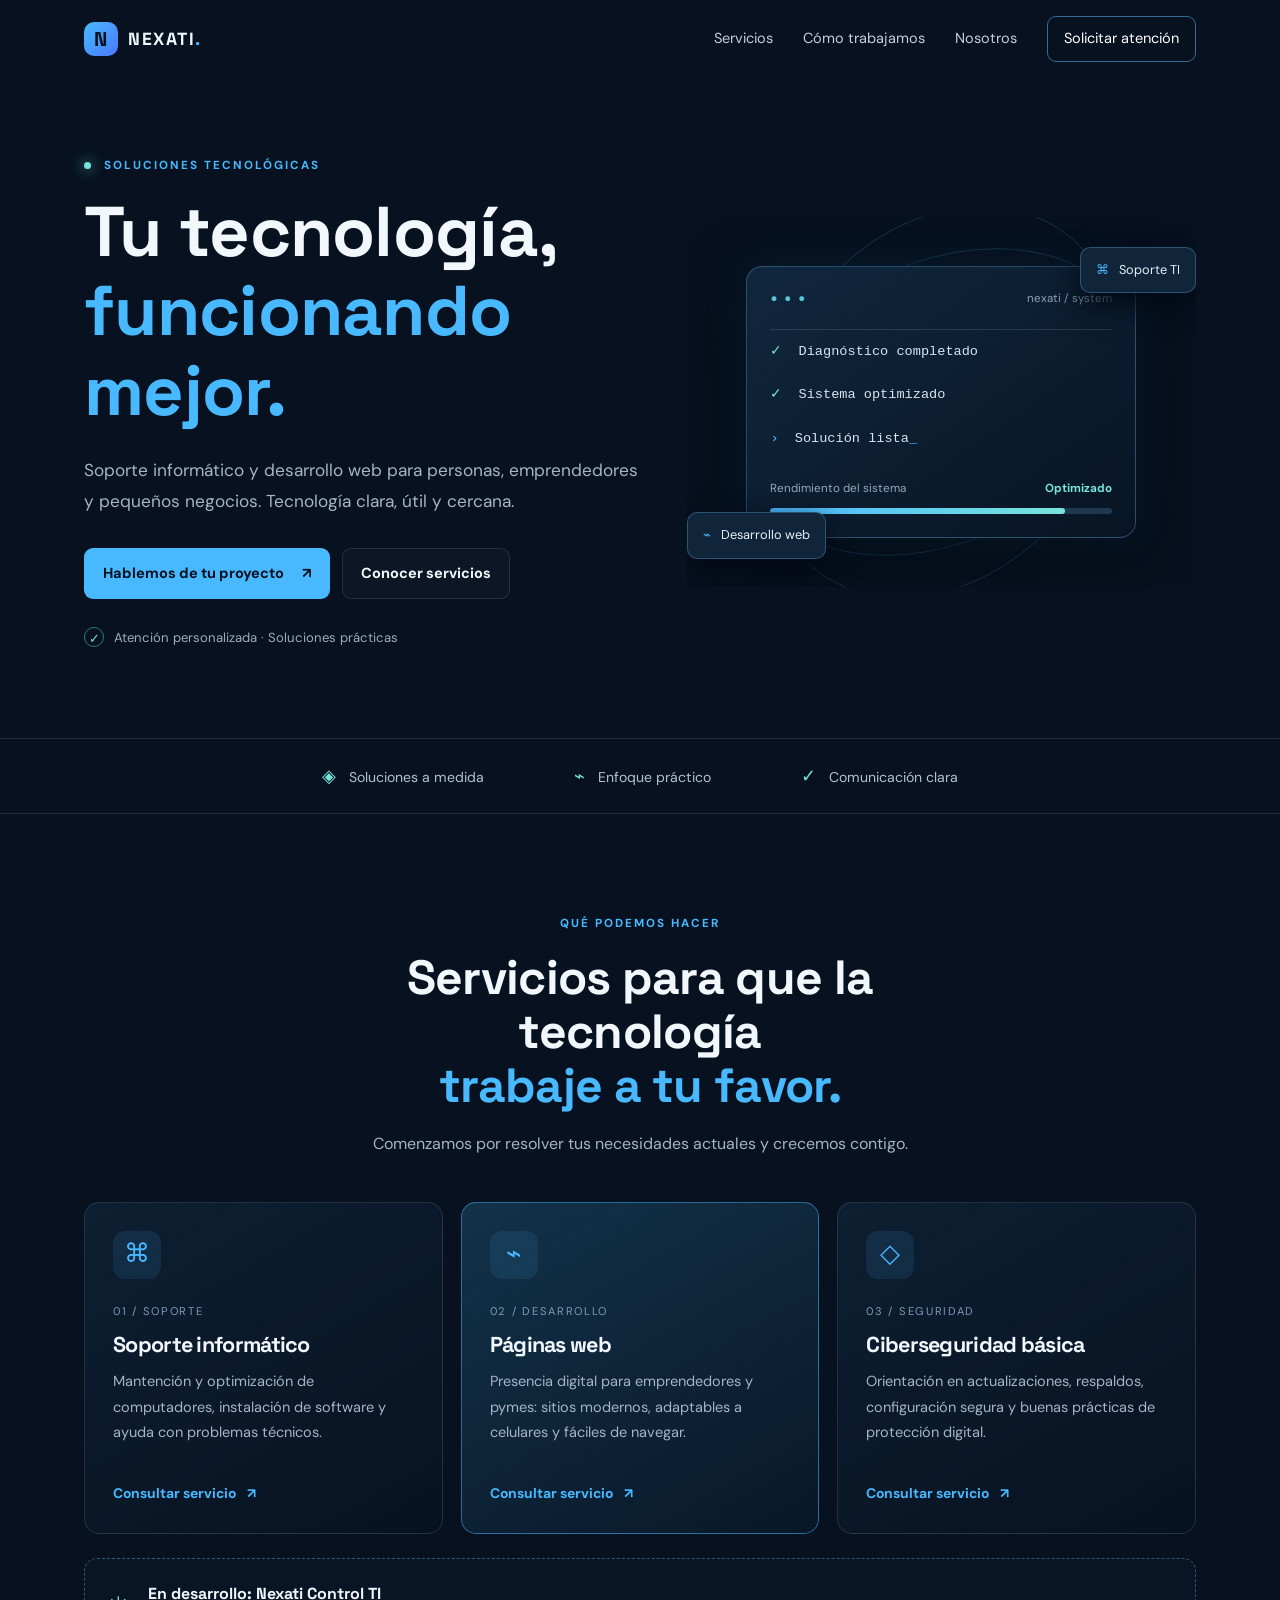
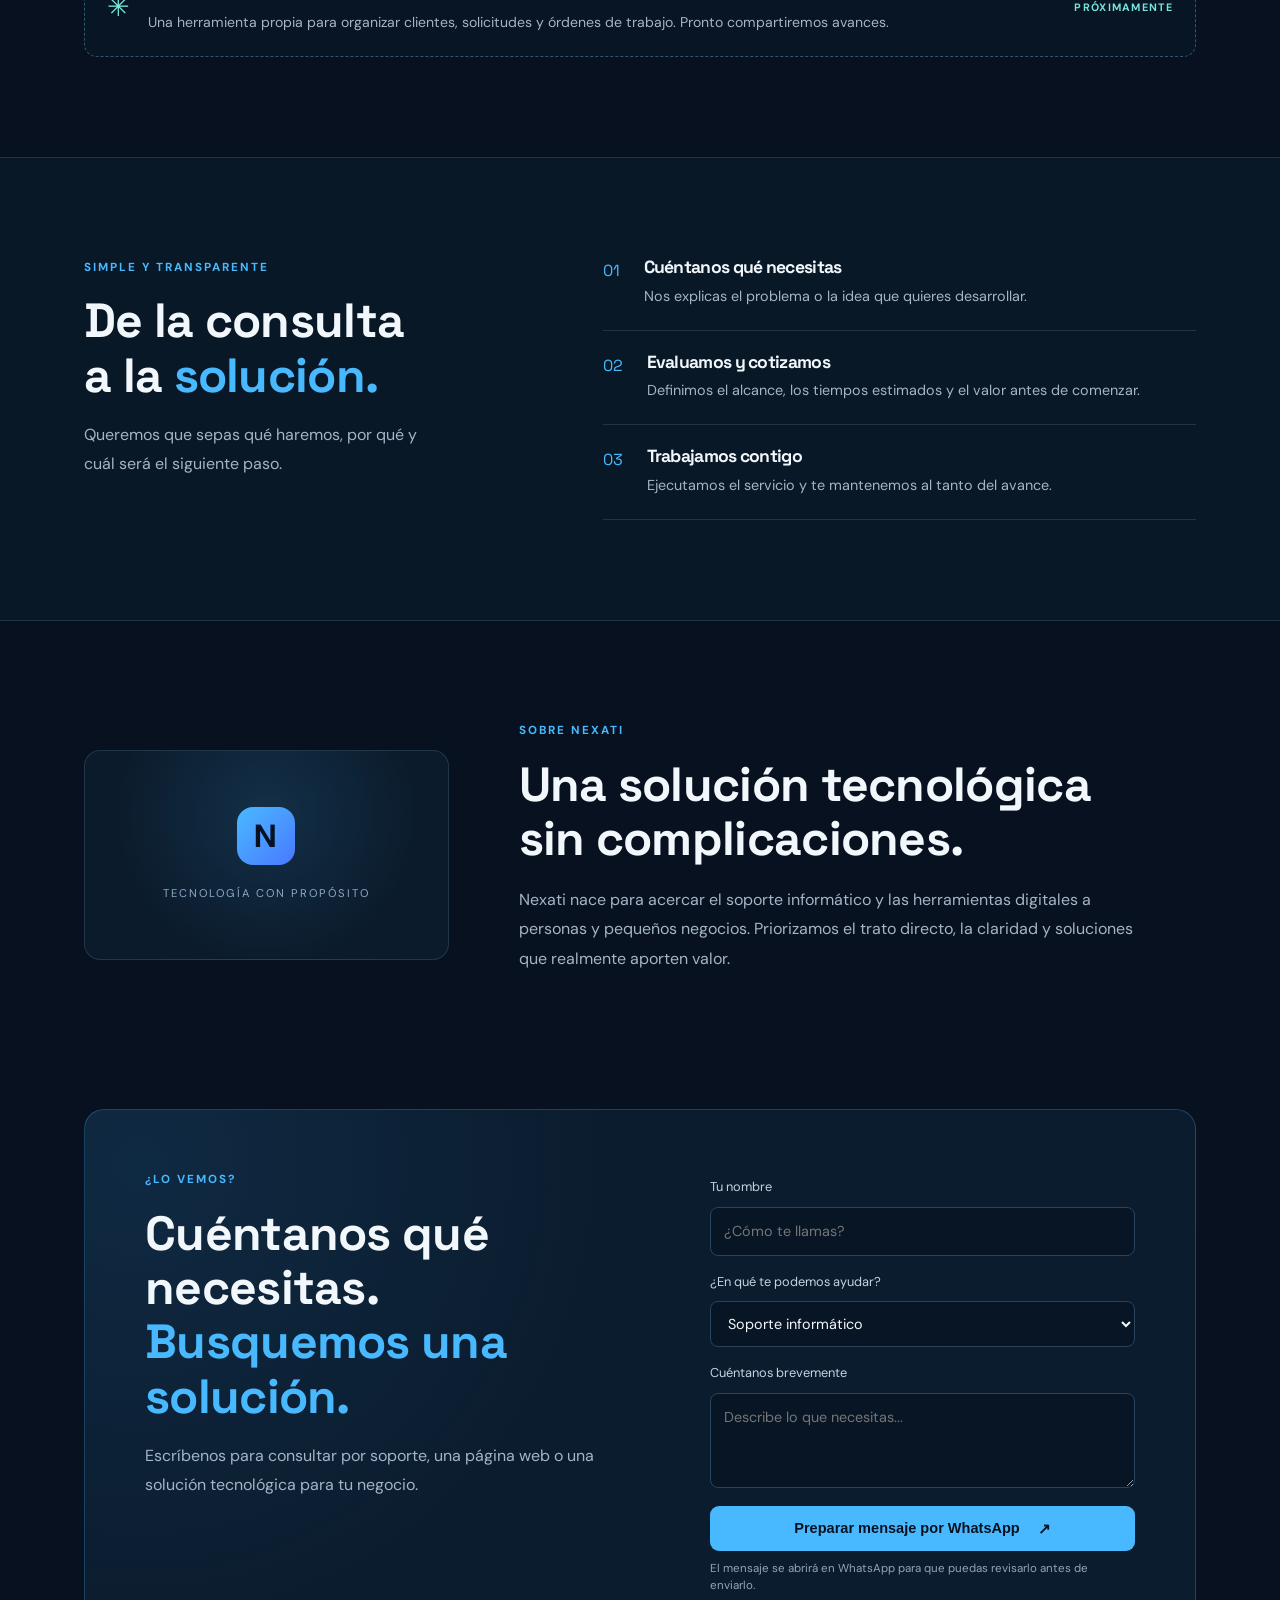
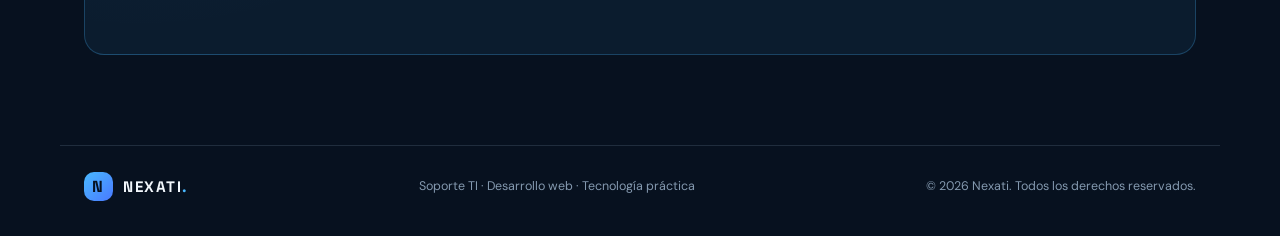
==== index.html @ b0e08395 "Add files via upload" ====
<!DOCTYPE html>
<html lang="es">
<head>
  <meta charset="UTF-8">
  <meta name="viewport" content="width=device-width, initial-scale=1.0">
  <meta name="description" content="Nexati: soporte informático, desarrollo web y soluciones tecnológicas para personas y pequeños negocios.">
  <title>Nexati | Soporte TI y Desarrollo Web</title>
  <link rel="stylesheet" href="styles.css">
</head>
<body>
  <header class="site-header">
    <a class="brand" href="#inicio" aria-label="Nexati, inicio">
      <span class="brand-mark">N</span><span>NEXATI<span class="brand-dot">.</span></span>
    </a>
    <button class="menu-toggle" id="menuToggle" aria-label="Abrir menú" aria-expanded="false">☰</button>
    <nav id="mainNav">
      <a href="#servicios">Servicios</a>
      <a href="#proceso">Cómo trabajamos</a>
      <a href="#nosotros">Nosotros</a>
      <a class="nav-cta" href="#contacto">Solicitar atención</a>
    </nav>
  </header>

  <main>
    <section class="hero" id="inicio">
      <div class="hero-content">
        <p class="eyebrow"><span class="status-dot"></span> SOLUCIONES TECNOLÓGICAS</p>
        <h1>Tu tecnología,<br><span>funcionando mejor.</span></h1>
        <p class="hero-copy">Soporte informático y desarrollo web para personas, emprendedores y pequeños negocios. Tecnología clara, útil y cercana.</p>
        <div class="hero-actions">
          <a class="button button-primary" href="#contacto">Hablemos de tu proyecto <span>↗</span></a>
          <a class="button button-secondary" href="#servicios">Conocer servicios</a>
        </div>
        <div class="hero-note"><span class="mini-shield">✓</span> Atención personalizada · Soluciones prácticas</div>
      </div>
      <div class="hero-visual" aria-label="Panel gráfico tecnológico decorativo">
        <div class="orbit orbit-one"></div><div class="orbit orbit-two"></div>
        <div class="tech-card">
          <div class="tech-card-top"><span class="window-dots">● ● ●</span><span>nexati / system</span></div>
          <div class="terminal-line"><span class="terminal-green">✓</span> Diagnóstico completado</div>
          <div class="terminal-line"><span class="terminal-green">✓</span> Sistema optimizado</div>
          <div class="terminal-line"><span class="terminal-blue">›</span> Solución lista<span class="cursor">_</span></div>
          <div class="progress-label"><span>Rendimiento del sistema</span><b>Optimizado</b></div>
          <div class="progress-track"><span></span></div>
        </div>
        <div class="floating-chip chip-top"><span>⌘</span> Soporte TI</div>
        <div class="floating-chip chip-bottom"><span>⌁</span> Desarrollo web</div>
      </div>
    </section>

    <section class="trust-strip" aria-label="Características">
      <div><span class="strip-icon">◈</span> Soluciones a medida</div>
      <div><span class="strip-icon">⌁</span> Enfoque práctico</div>
      <div><span class="strip-icon">✓</span> Comunicación clara</div>
    </section>

    <section class="section services-section" id="servicios">
      <div class="section-heading">
        <p class="eyebrow">QUÉ PODEMOS HACER</p>
        <h2>Servicios para que la tecnología<br><span>trabaje a tu favor.</span></h2>
        <p>Comenzamos por resolver tus necesidades actuales y crecemos contigo.</p>
      </div>
      <div class="service-grid">
        <article class="service-card">
          <div class="service-icon">⌘</div><p class="service-number">01 / SOPORTE</p>
          <h3>Soporte informático</h3>
          <p>Mantención y optimización de computadores, instalación de software y ayuda con problemas técnicos.</p>
          <a href="#contacto" class="service-link" data-service="Soporte informático">Consultar servicio <span>↗</span></a>
        </article>
        <article class="service-card featured">
          <div class="service-icon">⌁</div><p class="service-number">02 / DESARROLLO</p>
          <h3>Páginas web</h3>
          <p>Presencia digital para emprendedores y pymes: sitios modernos, adaptables a celulares y fáciles de navegar.</p>
          <a href="#contacto" class="service-link" data-service="Desarrollo de páginas web">Consultar servicio <span>↗</span></a>
        </article>
        <article class="service-card">
          <div class="service-icon">◇</div><p class="service-number">03 / SEGURIDAD</p>
          <h3>Ciberseguridad básica</h3>
          <p>Orientación en actualizaciones, respaldos, configuración segura y buenas prácticas de protección digital.</p>
          <a href="#contacto" class="service-link" data-service="Ciberseguridad básica">Consultar servicio <span>↗</span></a>
        </article>
      </div>
      <div class="coming-soon"><span class="coming-icon">✳</span><div><b>En desarrollo: Nexati Control TI</b><p>Una herramienta propia para organizar clientes, solicitudes y órdenes de trabajo. Pronto compartiremos avances.</p></div><span class="coming-tag">PRÓXIMAMENTE</span></div>
    </section>

    <section class="process-section" id="proceso">
      <div class="section process-layout">
        <div class="process-intro"><p class="eyebrow">SIMPLE Y TRANSPARENTE</p><h2>De la consulta<br>a la <span>solución.</span></h2><p>Queremos que sepas qué haremos, por qué y cuál será el siguiente paso.</p></div>
        <div class="process-steps">
          <div class="process-step"><span>01</span><div><h3>Cuéntanos qué necesitas</h3><p>Nos explicas el problema o la idea que quieres desarrollar.</p></div></div>
          <div class="process-step"><span>02</span><div><h3>Evaluamos y cotizamos</h3><p>Definimos el alcance, los tiempos estimados y el valor antes de comenzar.</p></div></div>
          <div class="process-step"><span>03</span><div><h3>Trabajamos contigo</h3><p>Ejecutamos el servicio y te mantenemos al tanto del avance.</p></div></div>
        </div>
      </div>
    </section>

    <section class="section about-section" id="nosotros">
      <div class="about-badge"><span class="brand-mark">N</span><span>TECNOLOGÍA CON PROPÓSITO</span></div>
      <div><p class="eyebrow">SOBRE NEXATI</p><h2>Una solución tecnológica<br>sin complicaciones.</h2><p>Nexati nace para acercar el soporte informático y las herramientas digitales a personas y pequeños negocios. Priorizamos el trato directo, la claridad y soluciones que realmente aporten valor.</p></div>
    </section>

    <section class="contact-section" id="contacto">
      <div class="contact-panel">
        <div><p class="eyebrow">¿LO VEMOS?</p><h2>Cuéntanos qué necesitas.<br><span>Busquemos una solución.</span></h2><p>Escríbenos para consultar por soporte, una página web o una solución tecnológica para tu negocio.</p></div>
        <form id="contactForm">
          <label for="name">Tu nombre</label><input id="name" name="name" required placeholder="¿Cómo te llamas?">
          <label for="service">¿En qué te podemos ayudar?</label>
          <select id="service" name="service"><option>Soporte informático</option><option>Desarrollo de páginas web</option><option>Ciberseguridad básica</option><option>Nexati Control TI</option><option>Otra consulta</option></select>
          <label for="message">Cuéntanos brevemente</label><textarea id="message" name="message" rows="3" required placeholder="Describe lo que necesitas..."></textarea>
          <button class="button button-primary submit-button" type="submit">Preparar mensaje por WhatsApp <span>↗</span></button>
          <small>El mensaje se abrirá en WhatsApp para que puedas revisarlo antes de enviarlo.</small>
        </form>
      </div>
    </section>
  </main>

  <footer class="site-footer">
    <a class="brand" href="#inicio"><span class="brand-mark">N</span><span>NEXATI<span class="brand-dot">.</span></span></a>
    <p>Soporte TI · Desarrollo web · Tecnología práctica</p>
    <span>© <span id="year"></span> Nexati. Todos los derechos reservados.</span>
  </footer>
  <script src="app.js"></script>
</body>
</html>
---- styles.css ----
@import url('https://fonts.googleapis.com/css2?family=DM+Sans:wght@400;500;600;700&family=Space+Grotesk:wght@400;500;600;700&display=swap');
:root{--bg:#07111f;--panel:#0c1b2d;--panel2:#10243a;--text:#f2f7fc;--muted:#a5b4c7;--blue:#49b9ff;--cyan:#78e4dc;--line:rgba(180,211,240,.14);--max:1160px}
*{box-sizing:border-box}html{scroll-behavior:smooth;scroll-padding-top:90px}body{margin:0;background:var(--bg);color:var(--text);font-family:'DM Sans',sans-serif;line-height:1.6}a{color:inherit;text-decoration:none}.site-header{height:78px;display:flex;align-items:center;justify-content:space-between;max-width:var(--max);padding:0 24px;margin:auto}.brand{display:inline-flex;align-items:center;gap:10px;font-family:'Space Grotesk',sans-serif;font-weight:700;letter-spacing:1.5px;font-size:1.1rem}.brand-mark{width:34px;height:34px;display:grid;place-items:center;border-radius:10px;background:linear-gradient(135deg,var(--blue),#4979ff);color:#061222;font-size:1.25rem;font-weight:700}.brand-dot{color:var(--blue)}nav{display:flex;align-items:center;gap:30px;font-size:.91rem;color:#c3cfdd}nav a:hover{color:var(--blue)}.nav-cta{border:1px solid #356a92;padding:10px 16px;border-radius:9px;color:white}.menu-toggle{display:none;background:none;border:0;color:white;font-size:1.5rem}.hero{max-width:var(--max);margin:auto;padding:78px 24px 90px;display:grid;grid-template-columns:1.05fr .95fr;align-items:center;gap:40px;min-height:560px}.eyebrow{font-size:.73rem;letter-spacing:2px;font-weight:700;color:var(--blue);margin:0 0 18px}.status-dot{display:inline-block;width:7px;height:7px;border-radius:50%;background:var(--cyan);margin-right:8px;box-shadow:0 0 14px var(--cyan)}h1,h2,h3,p{margin-top:0}h1,h2,h3{font-family:'Space Grotesk',sans-serif;line-height:1.13;letter-spacing:-.7px}h1{font-size:clamp(2.8rem,5.5vw,4.65rem);margin-bottom:24px}h1 span,h2 span{color:var(--blue)}.hero-copy{font-size:1.08rem;color:var(--muted);max-width:570px;line-height:1.8}.hero-actions{display:flex;flex-wrap:wrap;gap:12px;margin-top:30px}.button{display:inline-flex;align-items:center;justify-content:center;gap:18px;padding:13px 18px;border-radius:9px;font-weight:700;font-size:.91rem;border:1px solid transparent;cursor:pointer;transition:transform .2s,background .2s}.button:hover{transform:translateY(-2px)}.button-primary{background:var(--blue);color:#061222}.button-primary:hover{background:#78ceff}.button-secondary{border-color:var(--line);color:var(--text);background:rgba(255,255,255,.025)}.hero-note{color:#9cacc0;font-size:.82rem;margin-top:28px;display:flex;gap:10px;align-items:center}.mini-shield{width:20px;height:20px;display:grid;place-items:center;border:1px solid #287d85;border-radius:50%;color:var(--cyan)}.hero-visual{height:370px;position:relative;display:grid;place-items:center;overflow:hidden}.orbit{position:absolute;border:1px solid rgba(73,185,255,.18);border-radius:50%;transform:rotate(-25deg)}.orbit-one{width:410px;height:280px}.orbit-two{width:330px;height:420px;transform:rotate(35deg)}.tech-card{position:relative;width:min(100%,390px);padding:23px;border:1px solid rgba(99,183,240,.32);border-radius:16px;background:linear-gradient(145deg,rgba(17,40,63,.97),rgba(8,21,36,.97));box-shadow:0 25px 80px rgba(0,0,0,.35),0 0 45px rgba(41,143,215,.1);z-index:1}.tech-card-top{display:flex;justify-content:space-between;gap:12px;padding-bottom:20px;border-bottom:1px solid var(--line);color:#8da3ba;font-size:.72rem}.window-dots{color:#58c7d8;letter-spacing:2px}.terminal-line{padding:11px 0;font-family:monospace;font-size:.85rem;color:#d7e5f2}.terminal-green{color:var(--cyan);margin-right:8px}.terminal-blue{color:var(--blue);margin-right:8px}.cursor{color:var(--blue);animation:blink 1s infinite}.progress-label{display:flex;justify-content:space-between;gap:10px;margin-top:18px;font-size:.73rem;color:#93a8bd}.progress-label b{color:var(--cyan)}.progress-track{height:6px;border-radius:9px;background:#20384f;margin-top:10px;overflow:hidden}.progress-track span{display:block;width:86%;height:100%;background:linear-gradient(90deg,var(--blue),var(--cyan));border-radius:9px}.floating-chip{position:absolute;z-index:2;padding:12px 15px;border:1px solid rgba(103,193,243,.3);border-radius:10px;background:#10253a;box-shadow:0 12px 30px #030914;color:#e5f1fa;font-size:.8rem}.floating-chip span{color:var(--blue);margin-right:7px}.chip-top{top:30px;right:0}.chip-bottom{bottom:28px;left:0}@keyframes blink{50%{opacity:0}}.trust-strip{border-block:1px solid var(--line);padding:23px 24px;display:flex;justify-content:center;gap:clamp(25px,7vw,100px);flex-wrap:wrap;color:#b3c2d3;font-size:.88rem}.strip-icon{color:var(--cyan);margin-right:9px;font-size:1.1rem}.section{max-width:var(--max);margin:auto;padding:100px 24px}.section-heading{text-align:center;max-width:700px;margin:0 auto 45px}.section-heading h2,.process-intro h2,.about-section h2,.contact-panel h2{font-size:clamp(2rem,4vw,3rem);margin-bottom:18px}.section-heading>p:last-child,.process-intro>p:last-child,.about-section>div:last-child>p:last-child{color:var(--muted)}.service-grid{display:grid;grid-template-columns:repeat(3,1fr);gap:18px}.service-card{padding:28px;border:1px solid var(--line);border-radius:15px;background:linear-gradient(150deg,rgba(15,35,55,.8),rgba(8,20,34,.6));min-height:330px;display:flex;flex-direction:column}.service-card.featured{border-color:rgba(73,185,255,.5);background:linear-gradient(150deg,rgba(21,54,79,.9),rgba(9,25,42,.8))}.service-icon{width:48px;height:48px;border-radius:12px;display:grid;place-items:center;background:rgba(73,185,255,.1);color:var(--blue);font-size:1.6rem;margin-bottom:24px}.service-number{font-size:.7rem;letter-spacing:1.7px;color:#7e9ab5;margin-bottom:12px}.service-card h3{font-size:1.35rem;margin-bottom:12px}.service-card>p:not(.service-number){font-size:.91rem;color:var(--muted);line-height:1.75}.service-link{margin-top:auto;padding-top:22px;color:var(--blue);font-size:.87rem;font-weight:700}.service-link span{margin-left:8px}.coming-soon{display:flex;align-items:center;gap:18px;margin-top:24px;padding:22px;border:1px dashed #315575;border-radius:13px;background:rgba(9,26,43,.6)}.coming-icon{font-size:1.7rem;color:var(--cyan)}.coming-soon b{font-family:'Space Grotesk',sans-serif}.coming-soon p{margin:5px 0 0;color:var(--muted);font-size:.88rem}.coming-tag{margin-left:auto;white-space:nowrap;color:var(--cyan);font-size:.67rem;letter-spacing:1.3px;font-weight:700}.process-section{background:#091827;border-block:1px solid var(--line)}.process-layout{display:grid;grid-template-columns:.85fr 1.15fr;gap:80px}.process-intro>p:last-child{max-width:360px;line-height:1.8}.process-steps{display:grid;gap:0}.process-step{display:flex;gap:24px;padding:22px 0;border-bottom:1px solid var(--line)}.process-step:first-child{padding-top:0}.process-step>span{font-family:'Space Grotesk',sans-serif;color:var(--blue);font-size:1rem}.process-step h3{font-size:1.1rem;margin-bottom:7px}.process-step p{color:var(--muted);font-size:.9rem;margin-bottom:0}.about-section{display:grid;grid-template-columns:.7fr 1.3fr;gap:70px;align-items:center}.about-badge{min-height:210px;border:1px solid var(--line);border-radius:16px;background:radial-gradient(circle at 50% 30%,rgba(73,185,255,.13),transparent 65%),#0b1b2c;display:flex;flex-direction:column;align-items:center;justify-content:center;gap:20px;color:#8daac5;font-size:.7rem;letter-spacing:2px}.about-badge .brand-mark{width:58px;height:58px;font-size:2rem;border-radius:16px}.about-section>div:last-child>p:last-child{line-height:1.85;max-width:620px}.contact-section{padding:20px 24px 90px;max-width:var(--max);margin:auto}.contact-panel{display:grid;grid-template-columns:1fr .85fr;gap:65px;padding:clamp(25px,5vw,60px);border:1px solid rgba(73,185,255,.25);border-radius:20px;background:radial-gradient(circle at 5% 10%,rgba(40,124,190,.14),transparent 40%),#0b1c2e}.contact-panel>div>p:not(.eyebrow){color:var(--muted);max-width:450px;line-height:1.8}.contact-panel form{display:flex;flex-direction:column;gap:9px}.contact-panel label{font-size:.8rem;color:#c5d4e3;margin-top:7px}.contact-panel input,.contact-panel select,.contact-panel textarea{width:100%;border:1px solid #29445e;border-radius:8px;padding:12px 13px;background:#071525;color:#f3f8fc;font:inherit;font-size:.9rem;outline:none}.contact-panel input:focus,.contact-panel select:focus,.contact-panel textarea:focus{border-color:var(--blue)}.contact-panel textarea{resize:vertical}.submit-button{margin-top:9px;width:100%}.contact-panel small{font-size:.72rem;color:#91a5ba;line-height:1.5}.site-footer{max-width:var(--max);margin:auto;padding:26px 24px 35px;border-top:1px solid var(--line);display:flex;align-items:center;justify-content:space-between;gap:20px;flex-wrap:wrap;color:#8499af;font-size:.78rem}.site-footer p{margin:0}.site-footer .brand{color:var(--text);font-size:.95rem}.site-footer .brand-mark{width:29px;height:29px;font-size:1rem}
@media(max-width:800px){.site-header{height:70px}.menu-toggle{display:block}nav{display:none;position:absolute;z-index:10;top:70px;left:16px;right:16px;padding:20px;background:#0d2034;border:1px solid var(--line);border-radius:12px;flex-direction:column;align-items:stretch;gap:18px}nav.open{display:flex}.nav-cta{text-align:center}.hero{grid-template-columns:1fr;padding-top:55px;gap:20px}.hero-visual{height:330px}.service-grid{grid-template-columns:1fr}.service-card{min-height:unset}.service-link{padding-top:12px}.process-layout,.about-section,.contact-panel{grid-template-columns:1fr;gap:35px}.about-badge{min-height:170px}.contact-section{padding-bottom:55px}.coming-soon{align-items:flex-start}.coming-tag{white-space:normal;text-align:right}.trust-strip{gap:18px 30px}.section{padding-block:70px}}
@media(max-width:460px){.hero{padding-inline:20px}.hero-actions{flex-direction:column;align-items:stretch}.hero-visual{height:290px}.tech-card{padding:17px}.chip-top{right:0;top:10px}.chip-bottom{left:0;bottom:10px}.floating-chip{font-size:.72rem;padding:9px 11px}.section{padding-inline:20px}.coming-soon{flex-wrap:wrap}.coming-tag{margin-left:36px}.contact-section{padding-inline:14px}.contact-panel{padding:24px 19px}.site-footer{align-items:flex-start;flex-direction:column;gap:12px}}
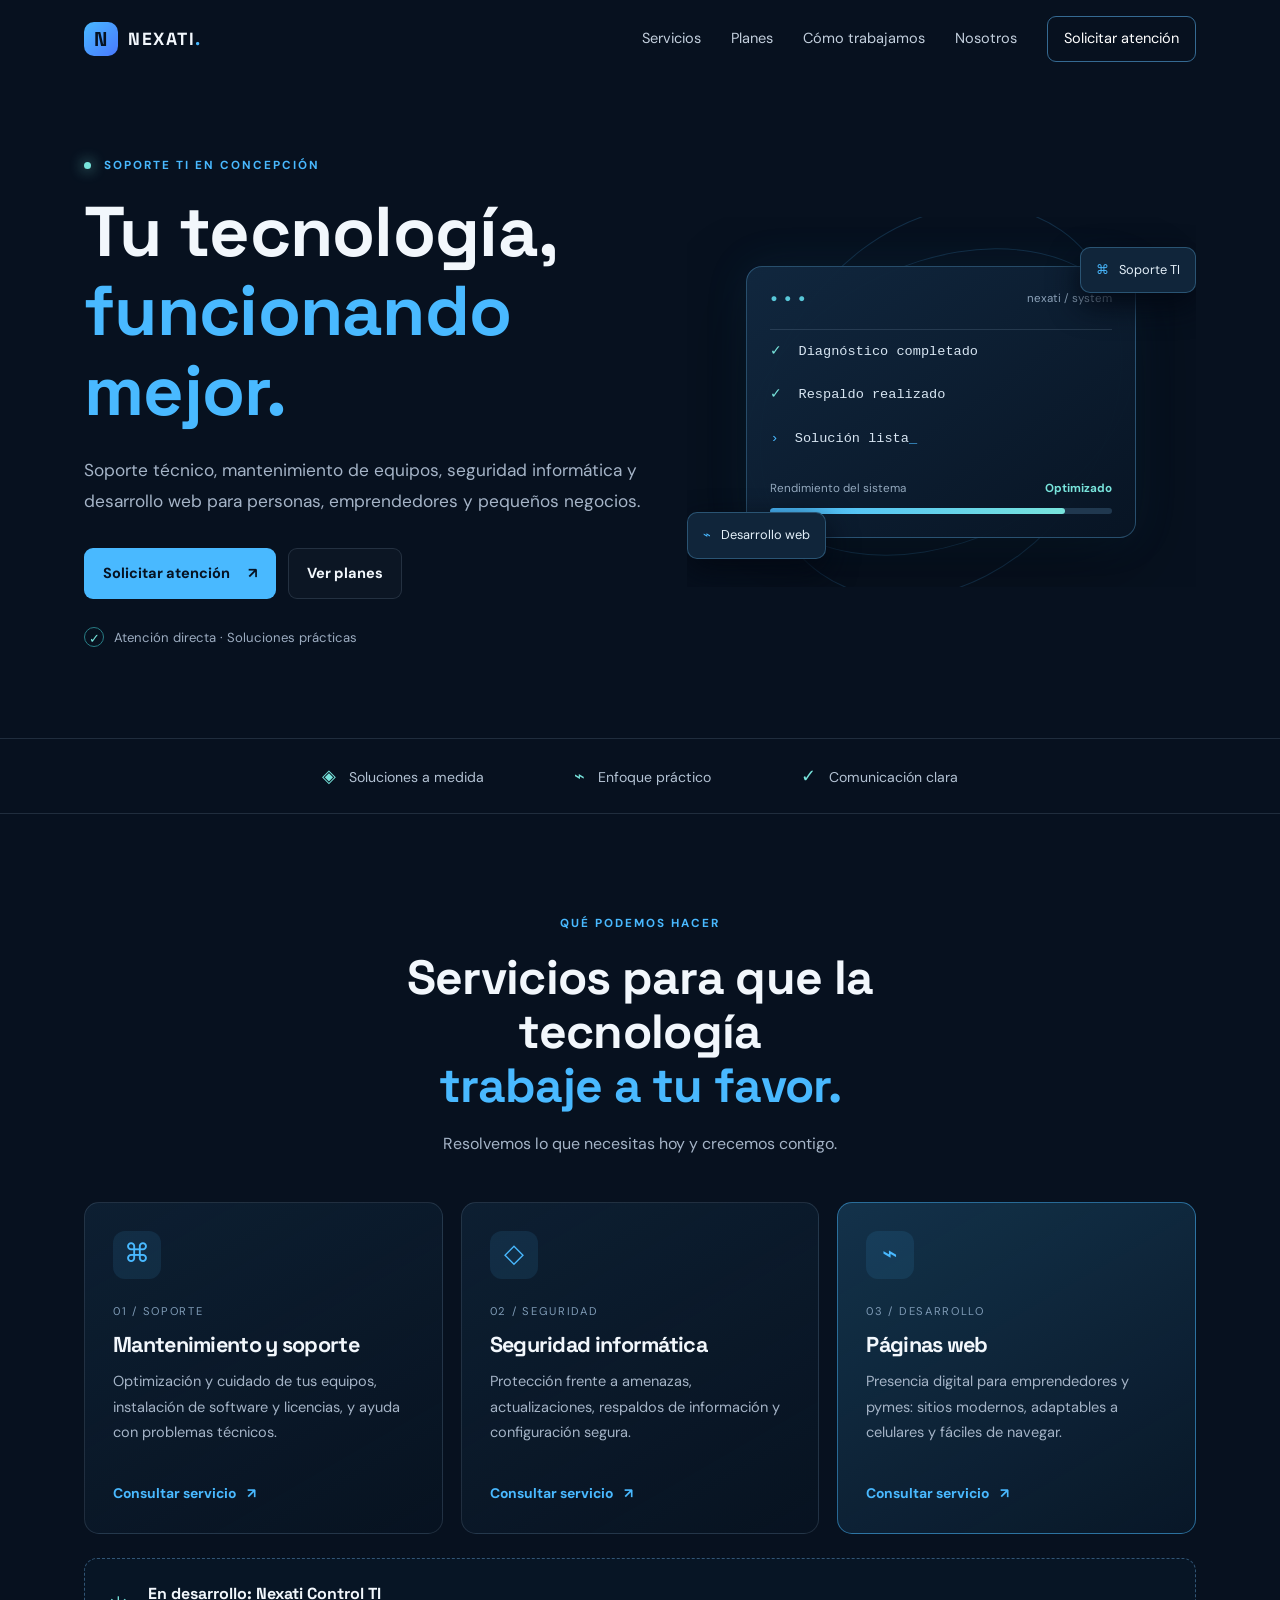
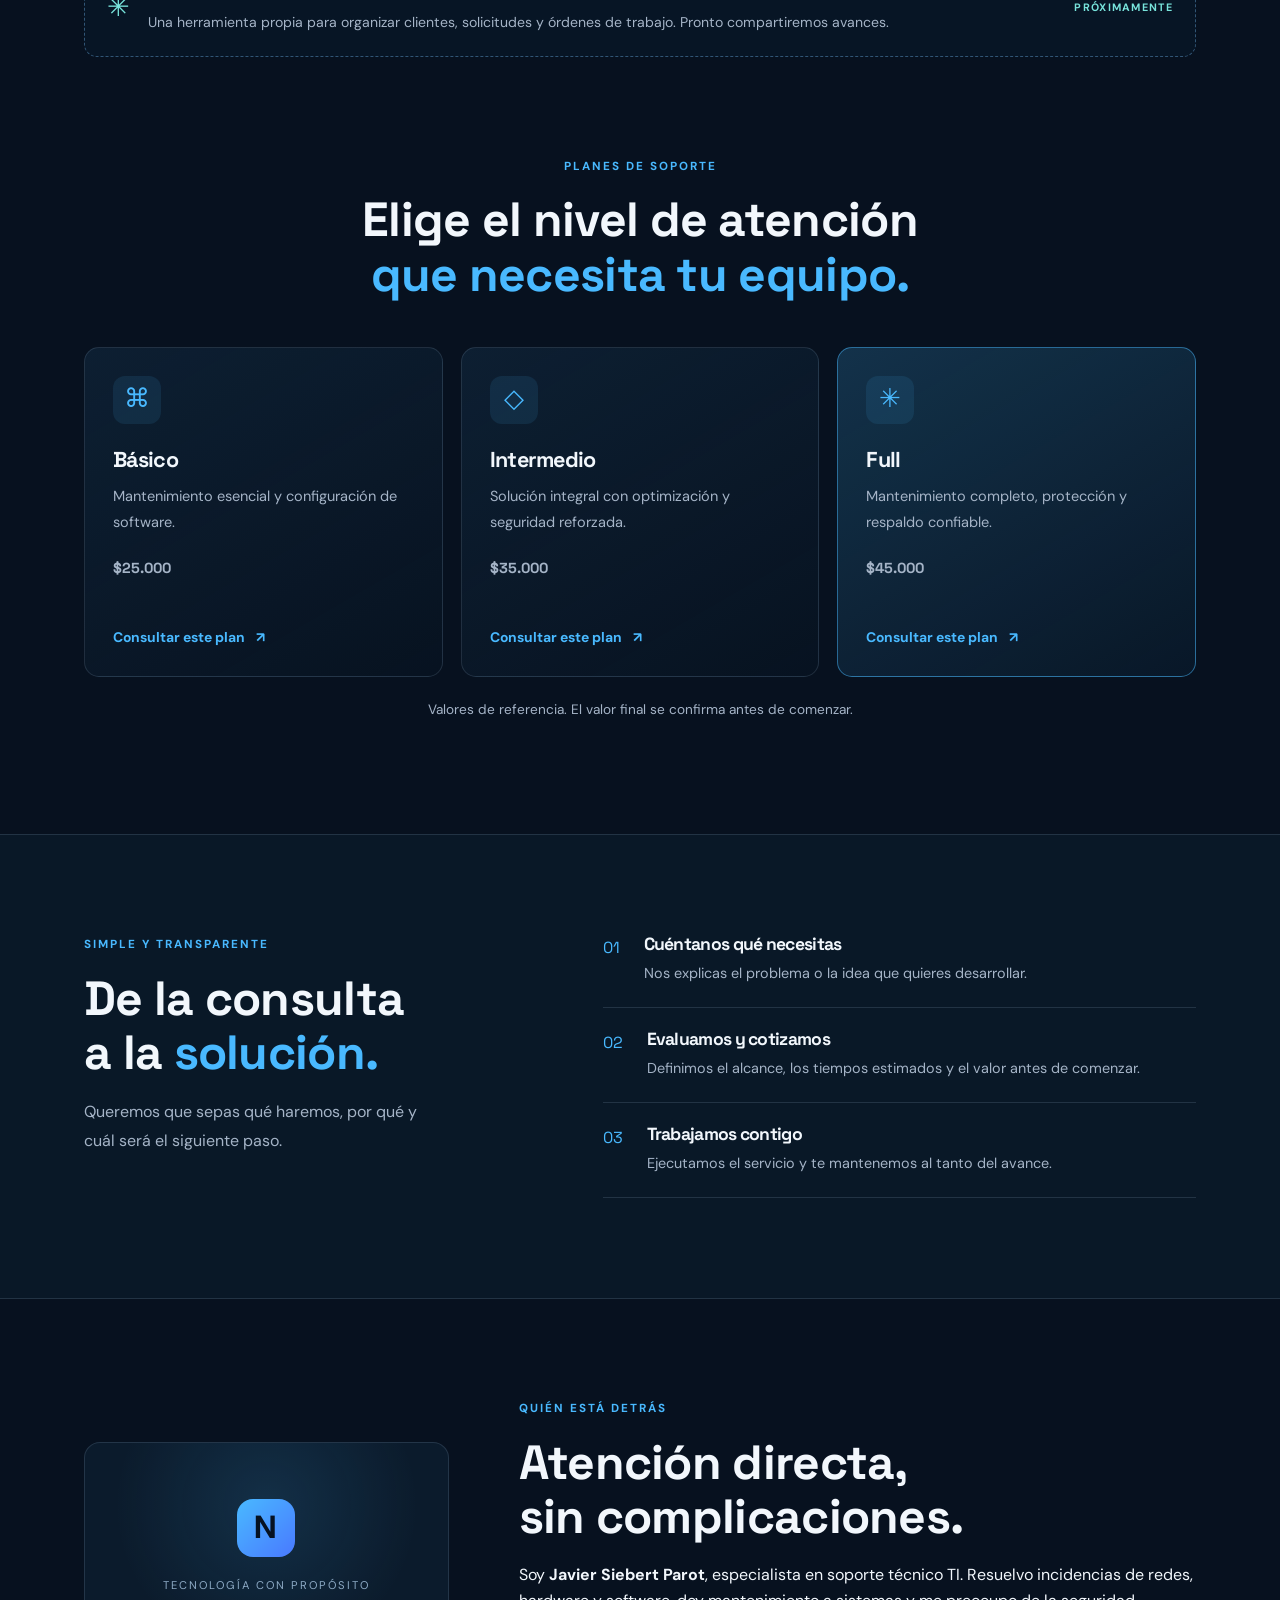
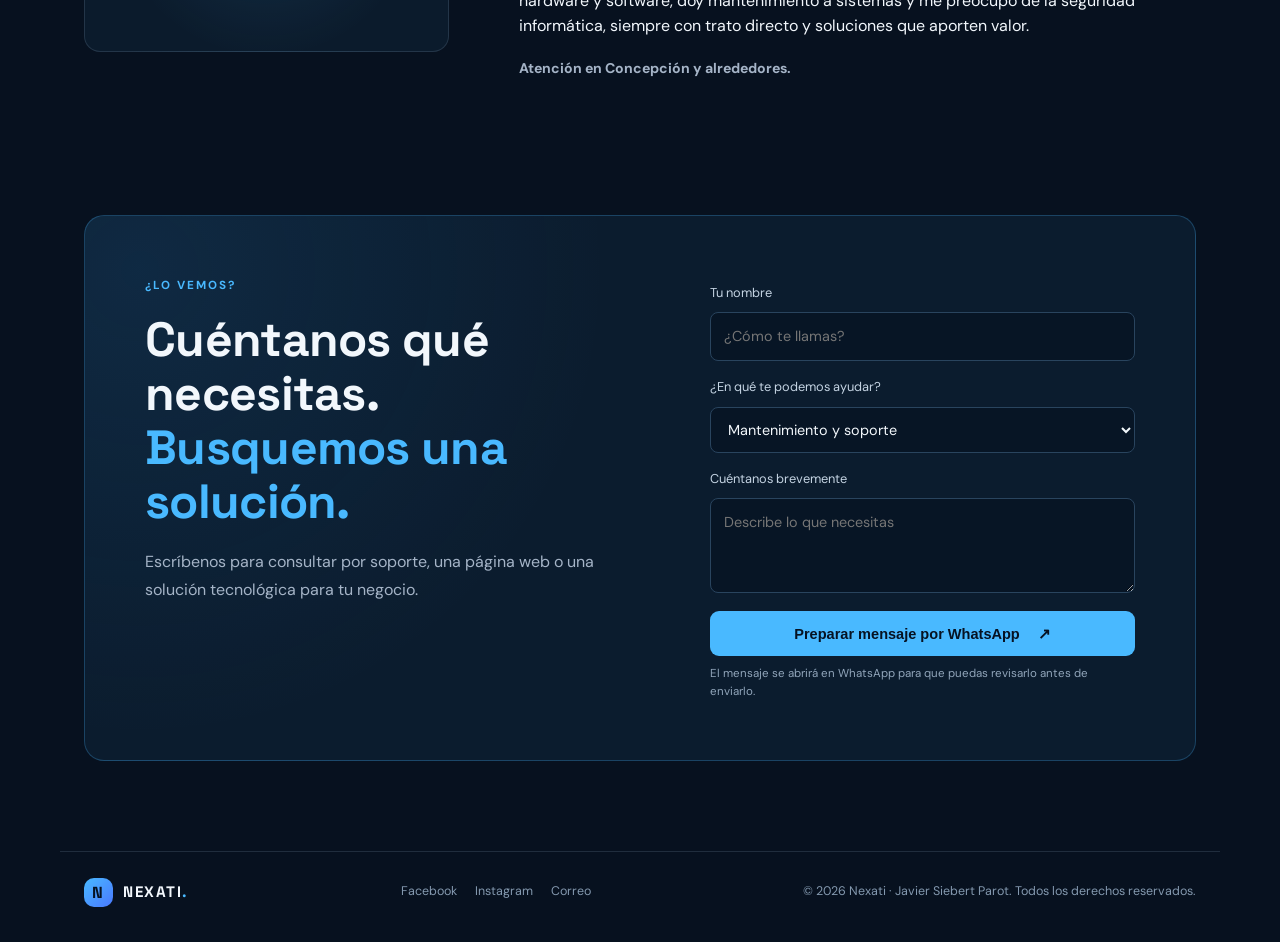
==== commit 710a77b1: "Add files via upload" ====
--- a/index.html
+++ b/index.html
@@ -3,8 +3,16 @@
 <head>
   <meta charset="UTF-8">
   <meta name="viewport" content="width=device-width, initial-scale=1.0">
-  <meta name="description" content="Nexati: soporte informático, desarrollo web y soluciones tecnológicas para personas y pequeños negocios.">
-  <title>Nexati | Soporte TI y Desarrollo Web</title>
+  <meta name="theme-color" content="#07111f">
+  <meta name="description" content="Nexati: soporte técnico, mantenimiento de equipos, seguridad informática y desarrollo web en Concepción. Atención directa de Javier Siebert Parot.">
+  <meta property="og:type" content="website">
+  <meta property="og:locale" content="es_CL">
+  <meta property="og:title" content="Nexati | Soporte TI y Desarrollo Web en Concepción">
+  <meta property="og:description" content="Soporte técnico, seguridad informática y páginas web para personas y pequeños negocios.">
+  <title>Nexati | Soporte TI y Desarrollo Web en Concepción</title>
+  <link rel="icon" href="favicon.ico">
+  <link rel="preconnect" href="https://fonts.googleapis.com">
+  <link rel="preconnect" href="https://fonts.gstatic.com" crossorigin>
   <link rel="stylesheet" href="styles.css">
 </head>
 <body>
@@ -12,9 +20,10 @@
     <a class="brand" href="#inicio" aria-label="Nexati, inicio">
       <span class="brand-mark">N</span><span>NEXATI<span class="brand-dot">.</span></span>
     </a>
-    <button class="menu-toggle" id="menuToggle" aria-label="Abrir menú" aria-expanded="false">☰</button>
+    <button class="menu-toggle" id="menuToggle" aria-label="Abrir menú" aria-expanded="false" aria-controls="mainNav">☰</button>
     <nav id="mainNav">
       <a href="#servicios">Servicios</a>
+      <a href="#planes">Planes</a>
       <a href="#proceso">Cómo trabajamos</a>
       <a href="#nosotros">Nosotros</a>
       <a class="nav-cta" href="#contacto">Solicitar atención</a>
@@ -24,21 +33,21 @@
   <main>
     <section class="hero" id="inicio">
       <div class="hero-content">
-        <p class="eyebrow"><span class="status-dot"></span> SOLUCIONES TECNOLÓGICAS</p>
+        <p class="eyebrow"><span class="status-dot"></span> SOPORTE TI EN CONCEPCIÓN</p>
         <h1>Tu tecnología,<br><span>funcionando mejor.</span></h1>
-        <p class="hero-copy">Soporte informático y desarrollo web para personas, emprendedores y pequeños negocios. Tecnología clara, útil y cercana.</p>
+        <p class="hero-copy">Soporte técnico, mantenimiento de equipos, seguridad informática y desarrollo web para personas, emprendedores y pequeños negocios.</p>
         <div class="hero-actions">
-          <a class="button button-primary" href="#contacto">Hablemos de tu proyecto <span>↗</span></a>
-          <a class="button button-secondary" href="#servicios">Conocer servicios</a>
+          <a class="button button-primary" href="#contacto">Solicitar atención <span>↗</span></a>
+          <a class="button button-secondary" href="#planes">Ver planes</a>
         </div>
-        <div class="hero-note"><span class="mini-shield">✓</span> Atención personalizada · Soluciones prácticas</div>
+        <div class="hero-note"><span class="mini-shield">✓</span> Atención directa · Soluciones prácticas</div>
       </div>
-      <div class="hero-visual" aria-label="Panel gráfico tecnológico decorativo">
+      <div class="hero-visual" aria-hidden="true">
         <div class="orbit orbit-one"></div><div class="orbit orbit-two"></div>
         <div class="tech-card">
           <div class="tech-card-top"><span class="window-dots">● ● ●</span><span>nexati / system</span></div>
           <div class="terminal-line"><span class="terminal-green">✓</span> Diagnóstico completado</div>
-          <div class="terminal-line"><span class="terminal-green">✓</span> Sistema optimizado</div>
+          <div class="terminal-line"><span class="terminal-green">✓</span> Respaldo realizado</div>
           <div class="terminal-line"><span class="terminal-blue">›</span> Solución lista<span class="cursor">_</span></div>
           <div class="progress-label"><span>Rendimiento del sistema</span><b>Optimizado</b></div>
           <div class="progress-track"><span></span></div>
@@ -58,29 +67,60 @@
       <div class="section-heading">
         <p class="eyebrow">QUÉ PODEMOS HACER</p>
         <h2>Servicios para que la tecnología<br><span>trabaje a tu favor.</span></h2>
-        <p>Comenzamos por resolver tus necesidades actuales y crecemos contigo.</p>
+        <p>Resolvemos lo que necesitas hoy y crecemos contigo.</p>
       </div>
       <div class="service-grid">
         <article class="service-card">
           <div class="service-icon">⌘</div><p class="service-number">01 / SOPORTE</p>
-          <h3>Soporte informático</h3>
-          <p>Mantención y optimización de computadores, instalación de software y ayuda con problemas técnicos.</p>
-          <a href="#contacto" class="service-link" data-service="Soporte informático">Consultar servicio <span>↗</span></a>
+          <h3>Mantenimiento y soporte</h3>
+          <p>Optimización y cuidado de tus equipos, instalación de software y licencias, y ayuda con problemas técnicos.</p>
+          <a href="#contacto" class="service-link" data-service="Mantenimiento y soporte">Consultar servicio <span>↗</span></a>
+        </article>
+        <article class="service-card">
+          <div class="service-icon">◇</div><p class="service-number">02 / SEGURIDAD</p>
+          <h3>Seguridad informática</h3>
+          <p>Protección frente a amenazas, actualizaciones, respaldos de información y configuración segura.</p>
+          <a href="#contacto" class="service-link" data-service="Seguridad informática">Consultar servicio <span>↗</span></a>
         </article>
         <article class="service-card featured">
-          <div class="service-icon">⌁</div><p class="service-number">02 / DESARROLLO</p>
+          <div class="service-icon">⌁</div><p class="service-number">03 / DESARROLLO</p>
           <h3>Páginas web</h3>
           <p>Presencia digital para emprendedores y pymes: sitios modernos, adaptables a celulares y fáciles de navegar.</p>
           <a href="#contacto" class="service-link" data-service="Desarrollo de páginas web">Consultar servicio <span>↗</span></a>
         </article>
+      </div>
+      <div class="coming-soon"><span class="coming-icon">✳</span><div><b>En desarrollo: Nexati Control TI</b><p>Una herramienta propia para organizar clientes, solicitudes y órdenes de trabajo. Pronto compartiremos avances.</p></div><span class="coming-tag">PRÓXIMAMENTE</span></div>
+    </section>
+
+    <section class="section services-section" id="planes" style="padding-top:0">
+      <div class="section-heading">
+        <p class="eyebrow">PLANES DE SOPORTE</p>
+        <h2>Elige el nivel de atención<br><span>que necesita tu equipo.</span></h2>
+      </div>
+      <div class="service-grid">
         <article class="service-card">
-          <div class="service-icon">◇</div><p class="service-number">03 / SEGURIDAD</p>
-          <h3>Ciberseguridad básica</h3>
-          <p>Orientación en actualizaciones, respaldos, configuración segura y buenas prácticas de protección digital.</p>
-          <a href="#contacto" class="service-link" data-service="Ciberseguridad básica">Consultar servicio <span>↗</span></a>
+          <div class="service-icon">⌘</div>
+          <h3>Básico</h3>
+          <p>Mantenimiento esencial y configuración de software.</p>
+          <p class="plan-price">$25.000</p>
+          <a href="#contacto" class="service-link" data-service="Soporte informático" data-plan="Básico">Consultar este plan <span>↗</span></a>
+        </article>
+        <article class="service-card">
+          <div class="service-icon">◇</div>
+          <h3>Intermedio</h3>
+          <p>Solución integral con optimización y seguridad reforzada.</p>
+          <p class="plan-price">$35.000</p>
+          <a href="#contacto" class="service-link" data-service="Soporte informático" data-plan="Intermedio">Consultar este plan <span>↗</span></a>
+        </article>
+        <article class="service-card featured">
+          <div class="service-icon">✳</div>
+          <h3>Full</h3>
+          <p>Mantenimiento completo, protección y respaldo confiable.</p>
+          <p class="plan-price">$45.000</p>
+          <a href="#contacto" class="service-link" data-service="Soporte informático" data-plan="Full">Consultar este plan <span>↗</span></a>
         </article>
       </div>
-      <div class="coming-soon"><span class="coming-icon">✳</span><div><b>En desarrollo: Nexati Control TI</b><p>Una herramienta propia para organizar clientes, solicitudes y órdenes de trabajo. Pronto compartiremos avances.</p></div><span class="coming-tag">PRÓXIMAMENTE</span></div>
+      <p class="plan-note">Valores de referencia. El valor final se confirma antes de comenzar.</p>
     </section>
 
     <section class="process-section" id="proceso">
@@ -96,17 +136,22 @@
 
     <section class="section about-section" id="nosotros">
       <div class="about-badge"><span class="brand-mark">N</span><span>TECNOLOGÍA CON PROPÓSITO</span></div>
-      <div><p class="eyebrow">SOBRE NEXATI</p><h2>Una solución tecnológica<br>sin complicaciones.</h2><p>Nexati nace para acercar el soporte informático y las herramientas digitales a personas y pequeños negocios. Priorizamos el trato directo, la claridad y soluciones que realmente aporten valor.</p></div>
+      <div class="about-text">
+        <p class="eyebrow">QUIÉN ESTÁ DETRÁS</p>
+        <h2>Atención directa,<br>sin complicaciones.</h2>
+        <p>Soy <strong>Javier Siebert Parot</strong>, especialista en soporte técnico TI. Resuelvo incidencias de redes, hardware y software, doy mantenimiento a sistemas y me preocupo de la seguridad informática, siempre con trato directo y soluciones que aporten valor.</p>
+        <p class="about-area">Atención en Concepción y alrededores.</p>
+      </div>
     </section>
 
     <section class="contact-section" id="contacto">
       <div class="contact-panel">
         <div><p class="eyebrow">¿LO VEMOS?</p><h2>Cuéntanos qué necesitas.<br><span>Busquemos una solución.</span></h2><p>Escríbenos para consultar por soporte, una página web o una solución tecnológica para tu negocio.</p></div>
         <form id="contactForm">
-          <label for="name">Tu nombre</label><input id="name" name="name" required placeholder="¿Cómo te llamas?">
+          <label for="name">Tu nombre</label><input id="name" name="name" required autocomplete="name" placeholder="¿Cómo te llamas?">
           <label for="service">¿En qué te podemos ayudar?</label>
-          <select id="service" name="service"><option>Soporte informático</option><option>Desarrollo de páginas web</option><option>Ciberseguridad básica</option><option>Nexati Control TI</option><option>Otra consulta</option></select>
-          <label for="message">Cuéntanos brevemente</label><textarea id="message" name="message" rows="3" required placeholder="Describe lo que necesitas..."></textarea>
+          <select id="service" name="service"><option>Mantenimiento y soporte</option><option>Soporte informático</option><option>Seguridad informática</option><option>Desarrollo de páginas web</option><option>Nexati Control TI</option><option>Otra consulta</option></select>
+          <label for="message">Cuéntanos brevemente</label><textarea id="message" name="message" rows="3" required placeholder="Describe lo que necesitas"></textarea>
           <button class="button button-primary submit-button" type="submit">Preparar mensaje por WhatsApp <span>↗</span></button>
           <small>El mensaje se abrirá en WhatsApp para que puedas revisarlo antes de enviarlo.</small>
         </form>
@@ -116,8 +161,12 @@
 
   <footer class="site-footer">
     <a class="brand" href="#inicio"><span class="brand-mark">N</span><span>NEXATI<span class="brand-dot">.</span></span></a>
-    <p>Soporte TI · Desarrollo web · Tecnología práctica</p>
-    <span>© <span id="year"></span> Nexati. Todos los derechos reservados.</span>
+    <div class="social-links">
+      <a href="https://web.facebook.com/javosiebertp" target="_blank" rel="noopener noreferrer">Facebook</a>
+      <a href="https://www.instagram.com/javosiebertp/" target="_blank" rel="noopener noreferrer">Instagram</a>
+      <a href="mailto:contacto@siebertsoporteti.cl">Correo</a>
+    </div>
+    <span>© <span id="year"></span> Nexati · Javier Siebert Parot. Todos los derechos reservados.</span>
   </footer>
   <script src="app.js"></script>
 </body>
--- a/styles.css
+++ b/styles.css
@@ -3,3 +3,13 @@
 *{box-sizing:border-box}html{scroll-behavior:smooth;scroll-padding-top:90px}body{margin:0;background:var(--bg);color:var(--text);font-family:'DM Sans',sans-serif;line-height:1.6}a{color:inherit;text-decoration:none}.site-header{height:78px;display:flex;align-items:center;justify-content:space-between;max-width:var(--max);padding:0 24px;margin:auto}.brand{display:inline-flex;align-items:center;gap:10px;font-family:'Space Grotesk',sans-serif;font-weight:700;letter-spacing:1.5px;font-size:1.1rem}.brand-mark{width:34px;height:34px;display:grid;place-items:center;border-radius:10px;background:linear-gradient(135deg,var(--blue),#4979ff);color:#061222;font-size:1.25rem;font-weight:700}.brand-dot{color:var(--blue)}nav{display:flex;align-items:center;gap:30px;font-size:.91rem;color:#c3cfdd}nav a:hover{color:var(--blue)}.nav-cta{border:1px solid #356a92;padding:10px 16px;border-radius:9px;color:white}.menu-toggle{display:none;background:none;border:0;color:white;font-size:1.5rem}.hero{max-width:var(--max);margin:auto;padding:78px 24px 90px;display:grid;grid-template-columns:1.05fr .95fr;align-items:center;gap:40px;min-height:560px}.eyebrow{font-size:.73rem;letter-spacing:2px;font-weight:700;color:var(--blue);margin:0 0 18px}.status-dot{display:inline-block;width:7px;height:7px;border-radius:50%;background:var(--cyan);margin-right:8px;box-shadow:0 0 14px var(--cyan)}h1,h2,h3,p{margin-top:0}h1,h2,h3{font-family:'Space Grotesk',sans-serif;line-height:1.13;letter-spacing:-.7px}h1{font-size:clamp(2.8rem,5.5vw,4.65rem);margin-bottom:24px}h1 span,h2 span{color:var(--blue)}.hero-copy{font-size:1.08rem;color:var(--muted);max-width:570px;line-height:1.8}.hero-actions{display:flex;flex-wrap:wrap;gap:12px;margin-top:30px}.button{display:inline-flex;align-items:center;justify-content:center;gap:18px;padding:13px 18px;border-radius:9px;font-weight:700;font-size:.91rem;border:1px solid transparent;cursor:pointer;transition:transform .2s,background .2s}.button:hover{transform:translateY(-2px)}.button-primary{background:var(--blue);color:#061222}.button-primary:hover{background:#78ceff}.button-secondary{border-color:var(--line);color:var(--text);background:rgba(255,255,255,.025)}.hero-note{color:#9cacc0;font-size:.82rem;margin-top:28px;display:flex;gap:10px;align-items:center}.mini-shield{width:20px;height:20px;display:grid;place-items:center;border:1px solid #287d85;border-radius:50%;color:var(--cyan)}.hero-visual{height:370px;position:relative;display:grid;place-items:center;overflow:hidden}.orbit{position:absolute;border:1px solid rgba(73,185,255,.18);border-radius:50%;transform:rotate(-25deg)}.orbit-one{width:410px;height:280px}.orbit-two{width:330px;height:420px;transform:rotate(35deg)}.tech-card{position:relative;width:min(100%,390px);padding:23px;border:1px solid rgba(99,183,240,.32);border-radius:16px;background:linear-gradient(145deg,rgba(17,40,63,.97),rgba(8,21,36,.97));box-shadow:0 25px 80px rgba(0,0,0,.35),0 0 45px rgba(41,143,215,.1);z-index:1}.tech-card-top{display:flex;justify-content:space-between;gap:12px;padding-bottom:20px;border-bottom:1px solid var(--line);color:#8da3ba;font-size:.72rem}.window-dots{color:#58c7d8;letter-spacing:2px}.terminal-line{padding:11px 0;font-family:monospace;font-size:.85rem;color:#d7e5f2}.terminal-green{color:var(--cyan);margin-right:8px}.terminal-blue{color:var(--blue);margin-right:8px}.cursor{color:var(--blue);animation:blink 1s infinite}.progress-label{display:flex;justify-content:space-between;gap:10px;margin-top:18px;font-size:.73rem;color:#93a8bd}.progress-label b{color:var(--cyan)}.progress-track{height:6px;border-radius:9px;background:#20384f;margin-top:10px;overflow:hidden}.progress-track span{display:block;width:86%;height:100%;background:linear-gradient(90deg,var(--blue),var(--cyan));border-radius:9px}.floating-chip{position:absolute;z-index:2;padding:12px 15px;border:1px solid rgba(103,193,243,.3);border-radius:10px;background:#10253a;box-shadow:0 12px 30px #030914;color:#e5f1fa;font-size:.8rem}.floating-chip span{color:var(--blue);margin-right:7px}.chip-top{top:30px;right:0}.chip-bottom{bottom:28px;left:0}@keyframes blink{50%{opacity:0}}.trust-strip{border-block:1px solid var(--line);padding:23px 24px;display:flex;justify-content:center;gap:clamp(25px,7vw,100px);flex-wrap:wrap;color:#b3c2d3;font-size:.88rem}.strip-icon{color:var(--cyan);margin-right:9px;font-size:1.1rem}.section{max-width:var(--max);margin:auto;padding:100px 24px}.section-heading{text-align:center;max-width:700px;margin:0 auto 45px}.section-heading h2,.process-intro h2,.about-section h2,.contact-panel h2{font-size:clamp(2rem,4vw,3rem);margin-bottom:18px}.section-heading>p:last-child,.process-intro>p:last-child,.about-section>div:last-child>p:last-child{color:var(--muted)}.service-grid{display:grid;grid-template-columns:repeat(3,1fr);gap:18px}.service-card{padding:28px;border:1px solid var(--line);border-radius:15px;background:linear-gradient(150deg,rgba(15,35,55,.8),rgba(8,20,34,.6));min-height:330px;display:flex;flex-direction:column}.service-card.featured{border-color:rgba(73,185,255,.5);background:linear-gradient(150deg,rgba(21,54,79,.9),rgba(9,25,42,.8))}.service-icon{width:48px;height:48px;border-radius:12px;display:grid;place-items:center;background:rgba(73,185,255,.1);color:var(--blue);font-size:1.6rem;margin-bottom:24px}.service-number{font-size:.7rem;letter-spacing:1.7px;color:#7e9ab5;margin-bottom:12px}.service-card h3{font-size:1.35rem;margin-bottom:12px}.service-card>p:not(.service-number){font-size:.91rem;color:var(--muted);line-height:1.75}.service-link{margin-top:auto;padding-top:22px;color:var(--blue);font-size:.87rem;font-weight:700}.service-link span{margin-left:8px}.coming-soon{display:flex;align-items:center;gap:18px;margin-top:24px;padding:22px;border:1px dashed #315575;border-radius:13px;background:rgba(9,26,43,.6)}.coming-icon{font-size:1.7rem;color:var(--cyan)}.coming-soon b{font-family:'Space Grotesk',sans-serif}.coming-soon p{margin:5px 0 0;color:var(--muted);font-size:.88rem}.coming-tag{margin-left:auto;white-space:nowrap;color:var(--cyan);font-size:.67rem;letter-spacing:1.3px;font-weight:700}.process-section{background:#091827;border-block:1px solid var(--line)}.process-layout{display:grid;grid-template-columns:.85fr 1.15fr;gap:80px}.process-intro>p:last-child{max-width:360px;line-height:1.8}.process-steps{display:grid;gap:0}.process-step{display:flex;gap:24px;padding:22px 0;border-bottom:1px solid var(--line)}.process-step:first-child{padding-top:0}.process-step>span{font-family:'Space Grotesk',sans-serif;color:var(--blue);font-size:1rem}.process-step h3{font-size:1.1rem;margin-bottom:7px}.process-step p{color:var(--muted);font-size:.9rem;margin-bottom:0}.about-section{display:grid;grid-template-columns:.7fr 1.3fr;gap:70px;align-items:center}.about-badge{min-height:210px;border:1px solid var(--line);border-radius:16px;background:radial-gradient(circle at 50% 30%,rgba(73,185,255,.13),transparent 65%),#0b1b2c;display:flex;flex-direction:column;align-items:center;justify-content:center;gap:20px;color:#8daac5;font-size:.7rem;letter-spacing:2px}.about-badge .brand-mark{width:58px;height:58px;font-size:2rem;border-radius:16px}.about-section>div:last-child>p:last-child{line-height:1.85;max-width:620px}.contact-section{padding:20px 24px 90px;max-width:var(--max);margin:auto}.contact-panel{display:grid;grid-template-columns:1fr .85fr;gap:65px;padding:clamp(25px,5vw,60px);border:1px solid rgba(73,185,255,.25);border-radius:20px;background:radial-gradient(circle at 5% 10%,rgba(40,124,190,.14),transparent 40%),#0b1c2e}.contact-panel>div>p:not(.eyebrow){color:var(--muted);max-width:450px;line-height:1.8}.contact-panel form{display:flex;flex-direction:column;gap:9px}.contact-panel label{font-size:.8rem;color:#c5d4e3;margin-top:7px}.contact-panel input,.contact-panel select,.contact-panel textarea{width:100%;border:1px solid #29445e;border-radius:8px;padding:12px 13px;background:#071525;color:#f3f8fc;font:inherit;font-size:.9rem;outline:none}.contact-panel input:focus,.contact-panel select:focus,.contact-panel textarea:focus{border-color:var(--blue)}.contact-panel textarea{resize:vertical}.submit-button{margin-top:9px;width:100%}.contact-panel small{font-size:.72rem;color:#91a5ba;line-height:1.5}.site-footer{max-width:var(--max);margin:auto;padding:26px 24px 35px;border-top:1px solid var(--line);display:flex;align-items:center;justify-content:space-between;gap:20px;flex-wrap:wrap;color:#8499af;font-size:.78rem}.site-footer p{margin:0}.site-footer .brand{color:var(--text);font-size:.95rem}.site-footer .brand-mark{width:29px;height:29px;font-size:1rem}
 @media(max-width:800px){.site-header{height:70px}.menu-toggle{display:block}nav{display:none;position:absolute;z-index:10;top:70px;left:16px;right:16px;padding:20px;background:#0d2034;border:1px solid var(--line);border-radius:12px;flex-direction:column;align-items:stretch;gap:18px}nav.open{display:flex}.nav-cta{text-align:center}.hero{grid-template-columns:1fr;padding-top:55px;gap:20px}.hero-visual{height:330px}.service-grid{grid-template-columns:1fr}.service-card{min-height:unset}.service-link{padding-top:12px}.process-layout,.about-section,.contact-panel{grid-template-columns:1fr;gap:35px}.about-badge{min-height:170px}.contact-section{padding-bottom:55px}.coming-soon{align-items:flex-start}.coming-tag{white-space:normal;text-align:right}.trust-strip{gap:18px 30px}.section{padding-block:70px}}
 @media(max-width:460px){.hero{padding-inline:20px}.hero-actions{flex-direction:column;align-items:stretch}.hero-visual{height:290px}.tech-card{padding:17px}.chip-top{right:0;top:10px}.chip-bottom{left:0;bottom:10px}.floating-chip{font-size:.72rem;padding:9px 11px}.section{padding-inline:20px}.coming-soon{flex-wrap:wrap}.coming-tag{margin-left:36px}.contact-section{padding-inline:14px}.contact-panel{padding:24px 19px}.site-footer{align-items:flex-start;flex-direction:column;gap:12px}}
+
+/* Planes, redes y mejoras de accesibilidad */
+.plan-price{font-family:'Space Grotesk',sans-serif;font-size:1.9rem;font-weight:700;color:var(--cyan);margin:6px 0 4px}
+.plan-note{text-align:center;color:var(--muted);font-size:.85rem;margin-top:22px}
+.about-section .about-text>p:last-child{color:var(--muted);line-height:1.85;max-width:620px}
+.about-area{color:var(--cyan);font-size:.88rem;font-weight:700}
+.social-links{display:flex;gap:18px;flex-wrap:wrap}
+.social-links a:hover{color:var(--blue)}
+a:focus-visible,button:focus-visible,input:focus-visible,select:focus-visible,textarea:focus-visible{outline:3px solid var(--blue);outline-offset:2px}
+@media(prefers-reduced-motion:reduce){html{scroll-behavior:auto}.cursor{animation:none}.button{transition:none}}
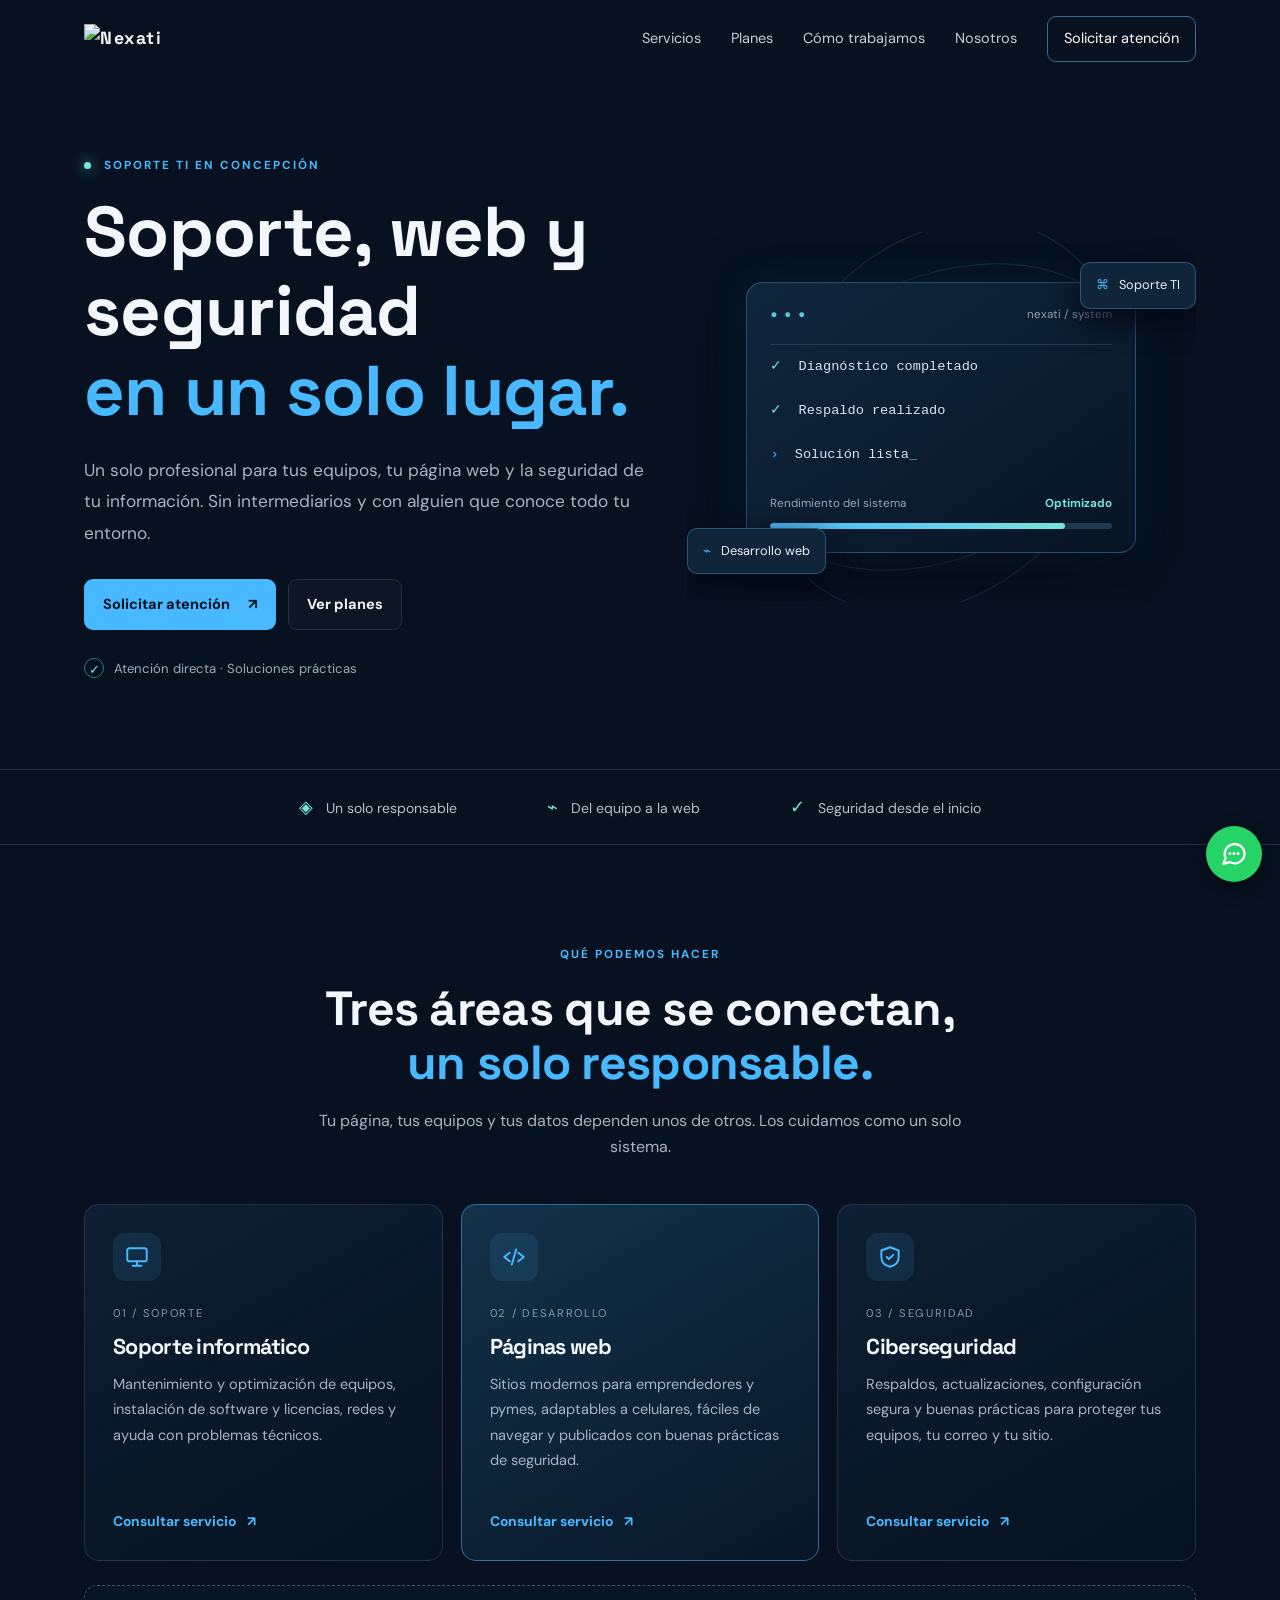
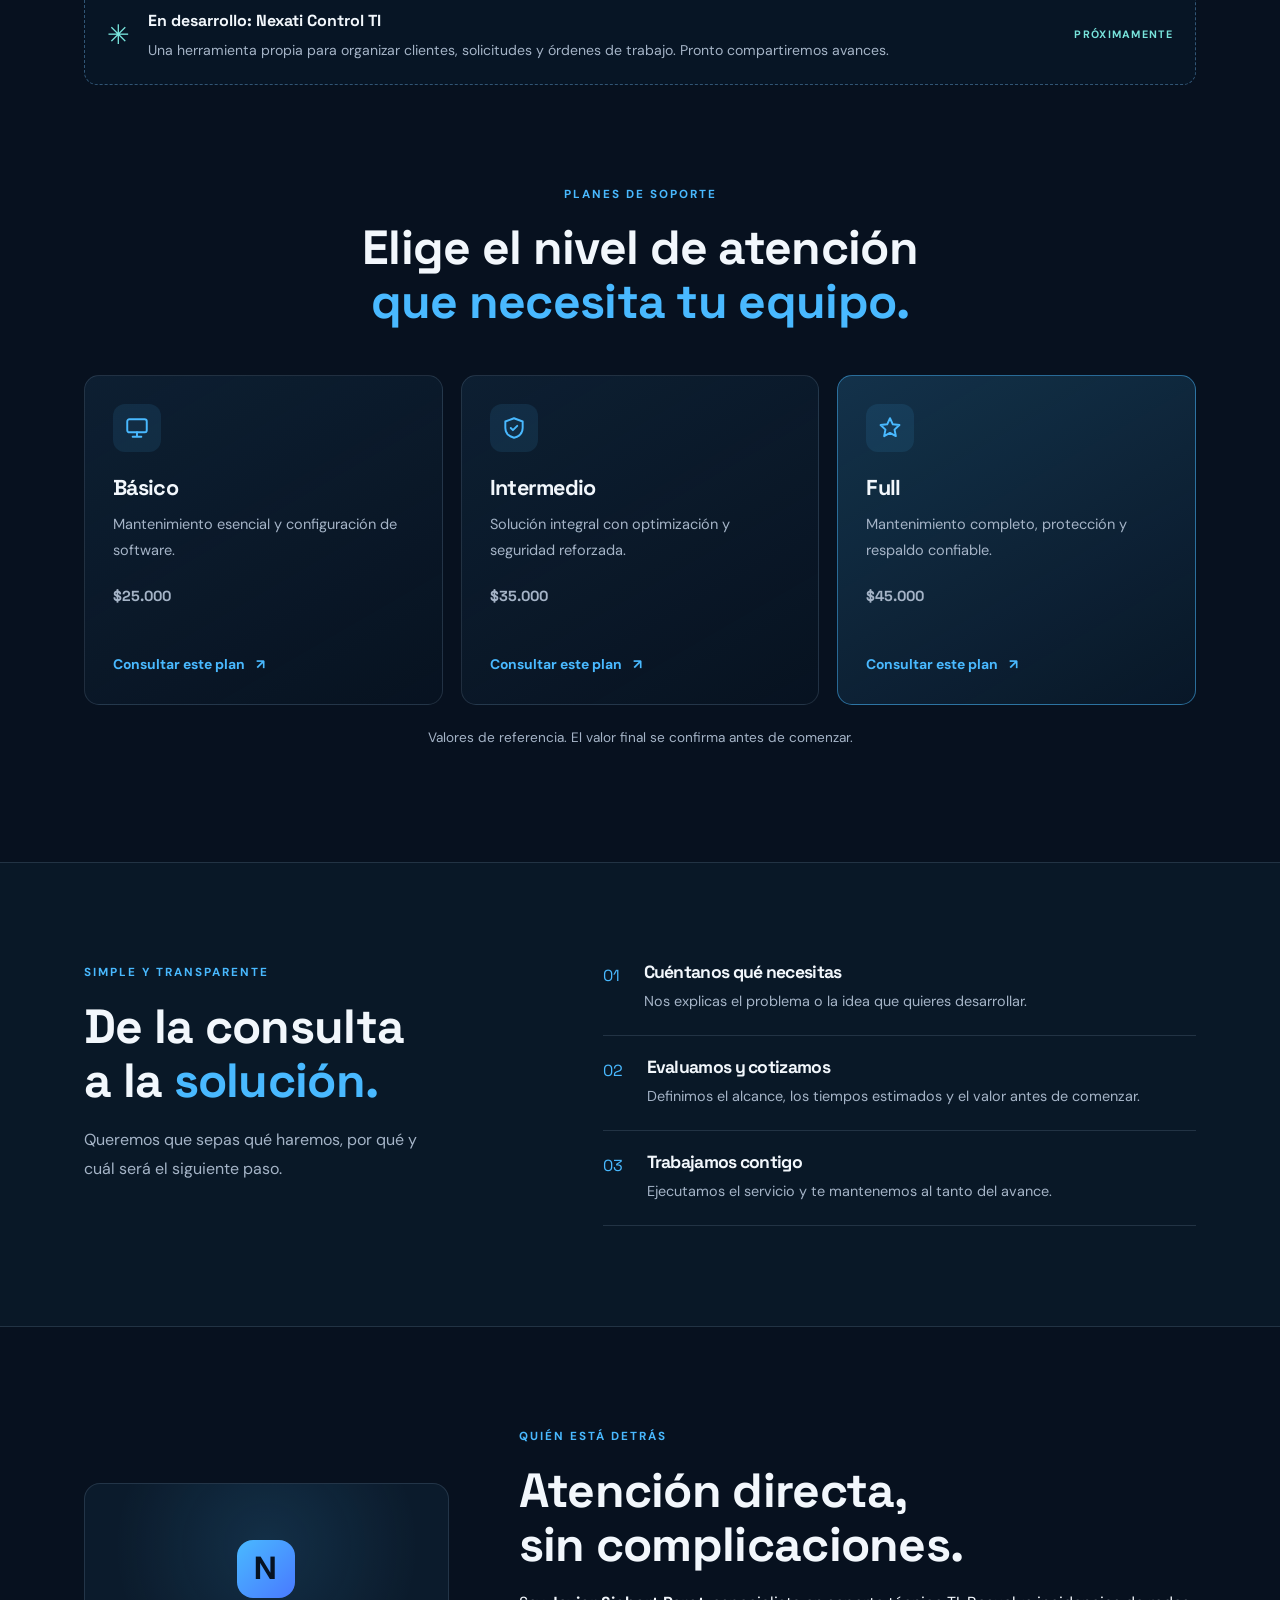
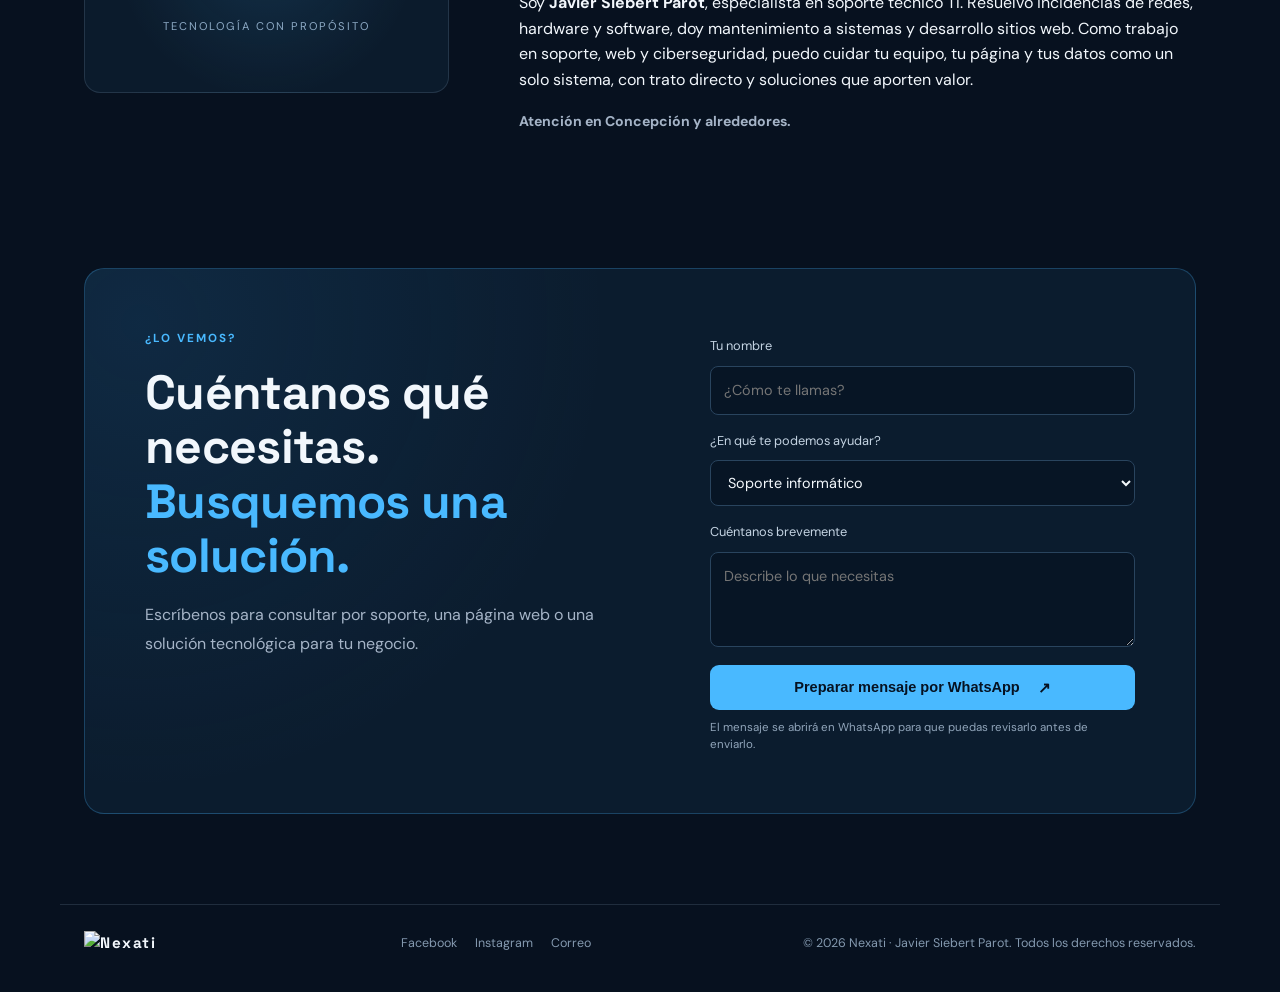
==== commit d2e898a5: "Add files via upload" ====
--- a/index.html
+++ b/index.html
@@ -4,13 +4,18 @@
   <meta charset="UTF-8">
   <meta name="viewport" content="width=device-width, initial-scale=1.0">
   <meta name="theme-color" content="#07111f">
-  <meta name="description" content="Nexati: soporte técnico, mantenimiento de equipos, seguridad informática y desarrollo web en Concepción. Atención directa de Javier Siebert Parot.">
+  <meta name="description" content="Nexati: soporte técnico, desarrollo web y ciberseguridad en un solo lugar, en Concepción. Atención directa de Javier Siebert Parot.">
   <meta property="og:type" content="website">
+  <meta property="og:url" content="https://javosiebertp.github.io/NEXATI-/">
+  <meta property="og:image" content="https://javosiebertp.github.io/NEXATI-/img/og-image.png">
+  <meta name="twitter:card" content="summary_large_image">
   <meta property="og:locale" content="es_CL">
-  <meta property="og:title" content="Nexati | Soporte TI y Desarrollo Web en Concepción">
-  <meta property="og:description" content="Soporte técnico, seguridad informática y páginas web para personas y pequeños negocios.">
-  <title>Nexati | Soporte TI y Desarrollo Web en Concepción</title>
-  <link rel="icon" href="favicon.ico">
+  <meta property="og:title" content="Nexati | Soporte TI, Web y Ciberseguridad en Concepción">
+  <meta property="og:description" content="Soporte técnico, páginas web y ciberseguridad con un solo responsable.">
+  <title>Nexati | Soporte TI, Web y Ciberseguridad en Concepción</title>
+  <link rel="icon" href="logo/favicon.ico" sizes="any">
+  <link rel="icon" href="logo/nexati-icono.svg" type="image/svg+xml">
+  <link rel="apple-touch-icon" href="logo/apple-touch-icon.png">
   <link rel="preconnect" href="https://fonts.googleapis.com">
   <link rel="preconnect" href="https://fonts.gstatic.com" crossorigin>
   <link rel="stylesheet" href="styles.css">
@@ -18,7 +23,7 @@
 <body>
   <header class="site-header">
     <a class="brand" href="#inicio" aria-label="Nexati, inicio">
-      <span class="brand-mark">N</span><span>NEXATI<span class="brand-dot">.</span></span>
+      <img src="logo/nexati-logo-fondo-oscuro.svg" alt="Nexati" width="124" height="31">
     </a>
     <button class="menu-toggle" id="menuToggle" aria-label="Abrir menú" aria-expanded="false" aria-controls="mainNav">☰</button>
     <nav id="mainNav">
@@ -34,8 +39,8 @@
     <section class="hero" id="inicio">
       <div class="hero-content">
         <p class="eyebrow"><span class="status-dot"></span> SOPORTE TI EN CONCEPCIÓN</p>
-        <h1>Tu tecnología,<br><span>funcionando mejor.</span></h1>
-        <p class="hero-copy">Soporte técnico, mantenimiento de equipos, seguridad informática y desarrollo web para personas, emprendedores y pequeños negocios.</p>
+        <h1>Soporte, web y seguridad<br><span>en un solo lugar.</span></h1>
+        <p class="hero-copy">Un solo profesional para tus equipos, tu página web y la seguridad de tu información. Sin intermediarios y con alguien que conoce todo tu entorno.</p>
         <div class="hero-actions">
           <a class="button button-primary" href="#contacto">Solicitar atención <span>↗</span></a>
           <a class="button button-secondary" href="#planes">Ver planes</a>
@@ -58,35 +63,35 @@
     </section>
 
     <section class="trust-strip" aria-label="Características">
-      <div><span class="strip-icon">◈</span> Soluciones a medida</div>
-      <div><span class="strip-icon">⌁</span> Enfoque práctico</div>
-      <div><span class="strip-icon">✓</span> Comunicación clara</div>
+      <div><span class="strip-icon">◈</span> Un solo responsable</div>
+      <div><span class="strip-icon">⌁</span> Del equipo a la web</div>
+      <div><span class="strip-icon">✓</span> Seguridad desde el inicio</div>
     </section>
 
     <section class="section services-section" id="servicios">
       <div class="section-heading">
         <p class="eyebrow">QUÉ PODEMOS HACER</p>
-        <h2>Servicios para que la tecnología<br><span>trabaje a tu favor.</span></h2>
-        <p>Resolvemos lo que necesitas hoy y crecemos contigo.</p>
+        <h2>Tres áreas que se conectan,<br><span>un solo responsable.</span></h2>
+        <p>Tu página, tus equipos y tus datos dependen unos de otros. Los cuidamos como un solo sistema.</p>
       </div>
       <div class="service-grid">
         <article class="service-card">
-          <div class="service-icon">⌘</div><p class="service-number">01 / SOPORTE</p>
-          <h3>Mantenimiento y soporte</h3>
-          <p>Optimización y cuidado de tus equipos, instalación de software y licencias, y ayuda con problemas técnicos.</p>
-          <a href="#contacto" class="service-link" data-service="Mantenimiento y soporte">Consultar servicio <span>↗</span></a>
+          <div class="service-icon"><svg viewBox="0 0 24 24" fill="none" stroke="currentColor" stroke-width="1.8" stroke-linecap="round" stroke-linejoin="round" aria-hidden="true"><rect x="3" y="4" width="18" height="12" rx="2"/><path d="M8 20h8M12 16v4"/></svg></div><p class="service-number">01 / SOPORTE</p>
+          <h3>Soporte informático</h3>
+          <p>Mantenimiento y optimización de equipos, instalación de software y licencias, redes y ayuda con problemas técnicos.</p>
+          <a href="#contacto" class="service-link" data-service="Soporte informático">Consultar servicio <span>↗</span></a>
+        </article>
+        <article class="service-card featured">
+          <div class="service-icon"><svg viewBox="0 0 24 24" fill="none" stroke="currentColor" stroke-width="1.8" stroke-linecap="round" stroke-linejoin="round" aria-hidden="true"><path d="M8 8l-5 4 5 4M16 8l5 4-5 4M14 5l-4 14"/></svg></div><p class="service-number">02 / DESARROLLO</p>
+          <h3>Páginas web</h3>
+          <p>Sitios modernos para emprendedores y pymes, adaptables a celulares, fáciles de navegar y publicados con buenas prácticas de seguridad.</p>
+          <a href="#contacto" class="service-link" data-service="Desarrollo de páginas web">Consultar servicio <span>↗</span></a>
         </article>
         <article class="service-card">
-          <div class="service-icon">◇</div><p class="service-number">02 / SEGURIDAD</p>
-          <h3>Seguridad informática</h3>
-          <p>Protección frente a amenazas, actualizaciones, respaldos de información y configuración segura.</p>
-          <a href="#contacto" class="service-link" data-service="Seguridad informática">Consultar servicio <span>↗</span></a>
-        </article>
-        <article class="service-card featured">
-          <div class="service-icon">⌁</div><p class="service-number">03 / DESARROLLO</p>
-          <h3>Páginas web</h3>
-          <p>Presencia digital para emprendedores y pymes: sitios modernos, adaptables a celulares y fáciles de navegar.</p>
-          <a href="#contacto" class="service-link" data-service="Desarrollo de páginas web">Consultar servicio <span>↗</span></a>
+          <div class="service-icon"><svg viewBox="0 0 24 24" fill="none" stroke="currentColor" stroke-width="1.8" stroke-linecap="round" stroke-linejoin="round" aria-hidden="true"><path d="M12 3l8 3v6c0 4.5-3.2 7.8-8 9-4.8-1.2-8-4.5-8-9V6z"/><path d="M9 12l2 2 4-4"/></svg></div><p class="service-number">03 / SEGURIDAD</p>
+          <h3>Ciberseguridad</h3>
+          <p>Respaldos, actualizaciones, configuración segura y buenas prácticas para proteger tus equipos, tu correo y tu sitio.</p>
+          <a href="#contacto" class="service-link" data-service="Ciberseguridad">Consultar servicio <span>↗</span></a>
         </article>
       </div>
       <div class="coming-soon"><span class="coming-icon">✳</span><div><b>En desarrollo: Nexati Control TI</b><p>Una herramienta propia para organizar clientes, solicitudes y órdenes de trabajo. Pronto compartiremos avances.</p></div><span class="coming-tag">PRÓXIMAMENTE</span></div>
@@ -99,21 +104,21 @@
       </div>
       <div class="service-grid">
         <article class="service-card">
-          <div class="service-icon">⌘</div>
+          <div class="service-icon"><svg viewBox="0 0 24 24" fill="none" stroke="currentColor" stroke-width="1.8" stroke-linecap="round" stroke-linejoin="round" aria-hidden="true"><rect x="3" y="4" width="18" height="12" rx="2"/><path d="M8 20h8M12 16v4"/></svg></div>
           <h3>Básico</h3>
           <p>Mantenimiento esencial y configuración de software.</p>
           <p class="plan-price">$25.000</p>
           <a href="#contacto" class="service-link" data-service="Soporte informático" data-plan="Básico">Consultar este plan <span>↗</span></a>
         </article>
         <article class="service-card">
-          <div class="service-icon">◇</div>
+          <div class="service-icon"><svg viewBox="0 0 24 24" fill="none" stroke="currentColor" stroke-width="1.8" stroke-linecap="round" stroke-linejoin="round" aria-hidden="true"><path d="M12 3l8 3v6c0 4.5-3.2 7.8-8 9-4.8-1.2-8-4.5-8-9V6z"/><path d="M9 12l2 2 4-4"/></svg></div>
           <h3>Intermedio</h3>
           <p>Solución integral con optimización y seguridad reforzada.</p>
           <p class="plan-price">$35.000</p>
           <a href="#contacto" class="service-link" data-service="Soporte informático" data-plan="Intermedio">Consultar este plan <span>↗</span></a>
         </article>
         <article class="service-card featured">
-          <div class="service-icon">✳</div>
+          <div class="service-icon"><svg viewBox="0 0 24 24" fill="none" stroke="currentColor" stroke-width="1.8" stroke-linecap="round" stroke-linejoin="round" aria-hidden="true"><path d="M12 3l2.6 5.6 6.1.7-4.5 4.2 1.2 6L12 16.5 6.6 19.5l1.2-6L3.3 9.3l6.1-.7z"/></svg></div>
           <h3>Full</h3>
           <p>Mantenimiento completo, protección y respaldo confiable.</p>
           <p class="plan-price">$45.000</p>
@@ -135,11 +140,11 @@
     </section>
 
     <section class="section about-section" id="nosotros">
-      <div class="about-badge"><span class="brand-mark">N</span><span>TECNOLOGÍA CON PROPÓSITO</span></div>
+      <div class="about-badge"><span class="brand-mark">N</span><img class="about-photo" src="img/javier.jpg" alt="Javier Siebert Parot" width="140" height="140" loading="lazy" hidden onload="this.previousElementSibling.remove();this.hidden=false"><span>TECNOLOGÍA CON PROPÓSITO</span></div>
       <div class="about-text">
         <p class="eyebrow">QUIÉN ESTÁ DETRÁS</p>
         <h2>Atención directa,<br>sin complicaciones.</h2>
-        <p>Soy <strong>Javier Siebert Parot</strong>, especialista en soporte técnico TI. Resuelvo incidencias de redes, hardware y software, doy mantenimiento a sistemas y me preocupo de la seguridad informática, siempre con trato directo y soluciones que aporten valor.</p>
+        <p>Soy <strong>Javier Siebert Parot</strong>, especialista en soporte técnico TI. Resuelvo incidencias de redes, hardware y software, doy mantenimiento a sistemas y desarrollo sitios web. Como trabajo en soporte, web y ciberseguridad, puedo cuidar tu equipo, tu página y tus datos como un solo sistema, con trato directo y soluciones que aporten valor.</p>
         <p class="about-area">Atención en Concepción y alrededores.</p>
       </div>
     </section>
@@ -150,7 +155,7 @@
         <form id="contactForm">
           <label for="name">Tu nombre</label><input id="name" name="name" required autocomplete="name" placeholder="¿Cómo te llamas?">
           <label for="service">¿En qué te podemos ayudar?</label>
-          <select id="service" name="service"><option>Mantenimiento y soporte</option><option>Soporte informático</option><option>Seguridad informática</option><option>Desarrollo de páginas web</option><option>Nexati Control TI</option><option>Otra consulta</option></select>
+          <select id="service" name="service"><option>Soporte informático</option><option>Desarrollo de páginas web</option><option>Ciberseguridad</option><option>Nexati Control TI</option><option>Otra consulta</option></select>
           <label for="message">Cuéntanos brevemente</label><textarea id="message" name="message" rows="3" required placeholder="Describe lo que necesitas"></textarea>
           <button class="button button-primary submit-button" type="submit">Preparar mensaje por WhatsApp <span>↗</span></button>
           <small>El mensaje se abrirá en WhatsApp para que puedas revisarlo antes de enviarlo.</small>
@@ -160,7 +165,7 @@
   </main>
 
   <footer class="site-footer">
-    <a class="brand" href="#inicio"><span class="brand-mark">N</span><span>NEXATI<span class="brand-dot">.</span></span></a>
+    <a class="brand" href="#inicio"><img src="logo/nexati-logo-fondo-oscuro.svg" alt="Nexati" width="124" height="31"></a>
     <div class="social-links">
       <a href="https://web.facebook.com/javosiebertp" target="_blank" rel="noopener noreferrer">Facebook</a>
       <a href="https://www.instagram.com/javosiebertp/" target="_blank" rel="noopener noreferrer">Instagram</a>
@@ -168,6 +173,9 @@
     </div>
     <span>© <span id="year"></span> Nexati · Javier Siebert Parot. Todos los derechos reservados.</span>
   </footer>
+  <a class="wa-float" id="waFloat" href="#contacto" target="_blank" rel="noopener noreferrer" aria-label="Escribir por WhatsApp">
+    <svg viewBox="0 0 24 24" fill="none" stroke="currentColor" stroke-width="2" stroke-linecap="round" stroke-linejoin="round" aria-hidden="true"><path d="M21 11.5a8.5 8.5 0 0 1-12.6 7.4L3 20.5l1.7-5.2A8.5 8.5 0 1 1 21 11.5z"/><path d="M8.5 11.5h.01M12 11.5h.01M15.5 11.5h.01" stroke-width="2.6"/></svg>
+  </a>
   <script src="app.js"></script>
 </body>
 </html>
--- a/styles.css
+++ b/styles.css
@@ -13,3 +13,12 @@
 .social-links a:hover{color:var(--blue)}
 a:focus-visible,button:focus-visible,input:focus-visible,select:focus-visible,textarea:focus-visible{outline:3px solid var(--blue);outline-offset:2px}
 @media(prefers-reduced-motion:reduce){html{scroll-behavior:auto}.cursor{animation:none}.button{transition:none}}
+
+/* Imágenes y botón de WhatsApp */
+.brand img{display:block;height:31px;width:auto}
+.site-footer .brand img{height:26px}
+.service-icon svg{width:26px;height:26px}
+.about-photo{width:140px;height:140px;border-radius:50%;object-fit:cover;border:2px solid rgba(73,185,255,.5)}
+.wa-float{position:fixed;right:18px;bottom:18px;z-index:20;width:56px;height:56px;border-radius:50%;background:#25d366;color:#fff;display:grid;place-items:center;box-shadow:0 6px 18px rgba(0,0,0,.4);transition:transform .2s}
+.wa-float:hover{transform:scale(1.08)}
+.wa-float svg{width:28px;height:28px}
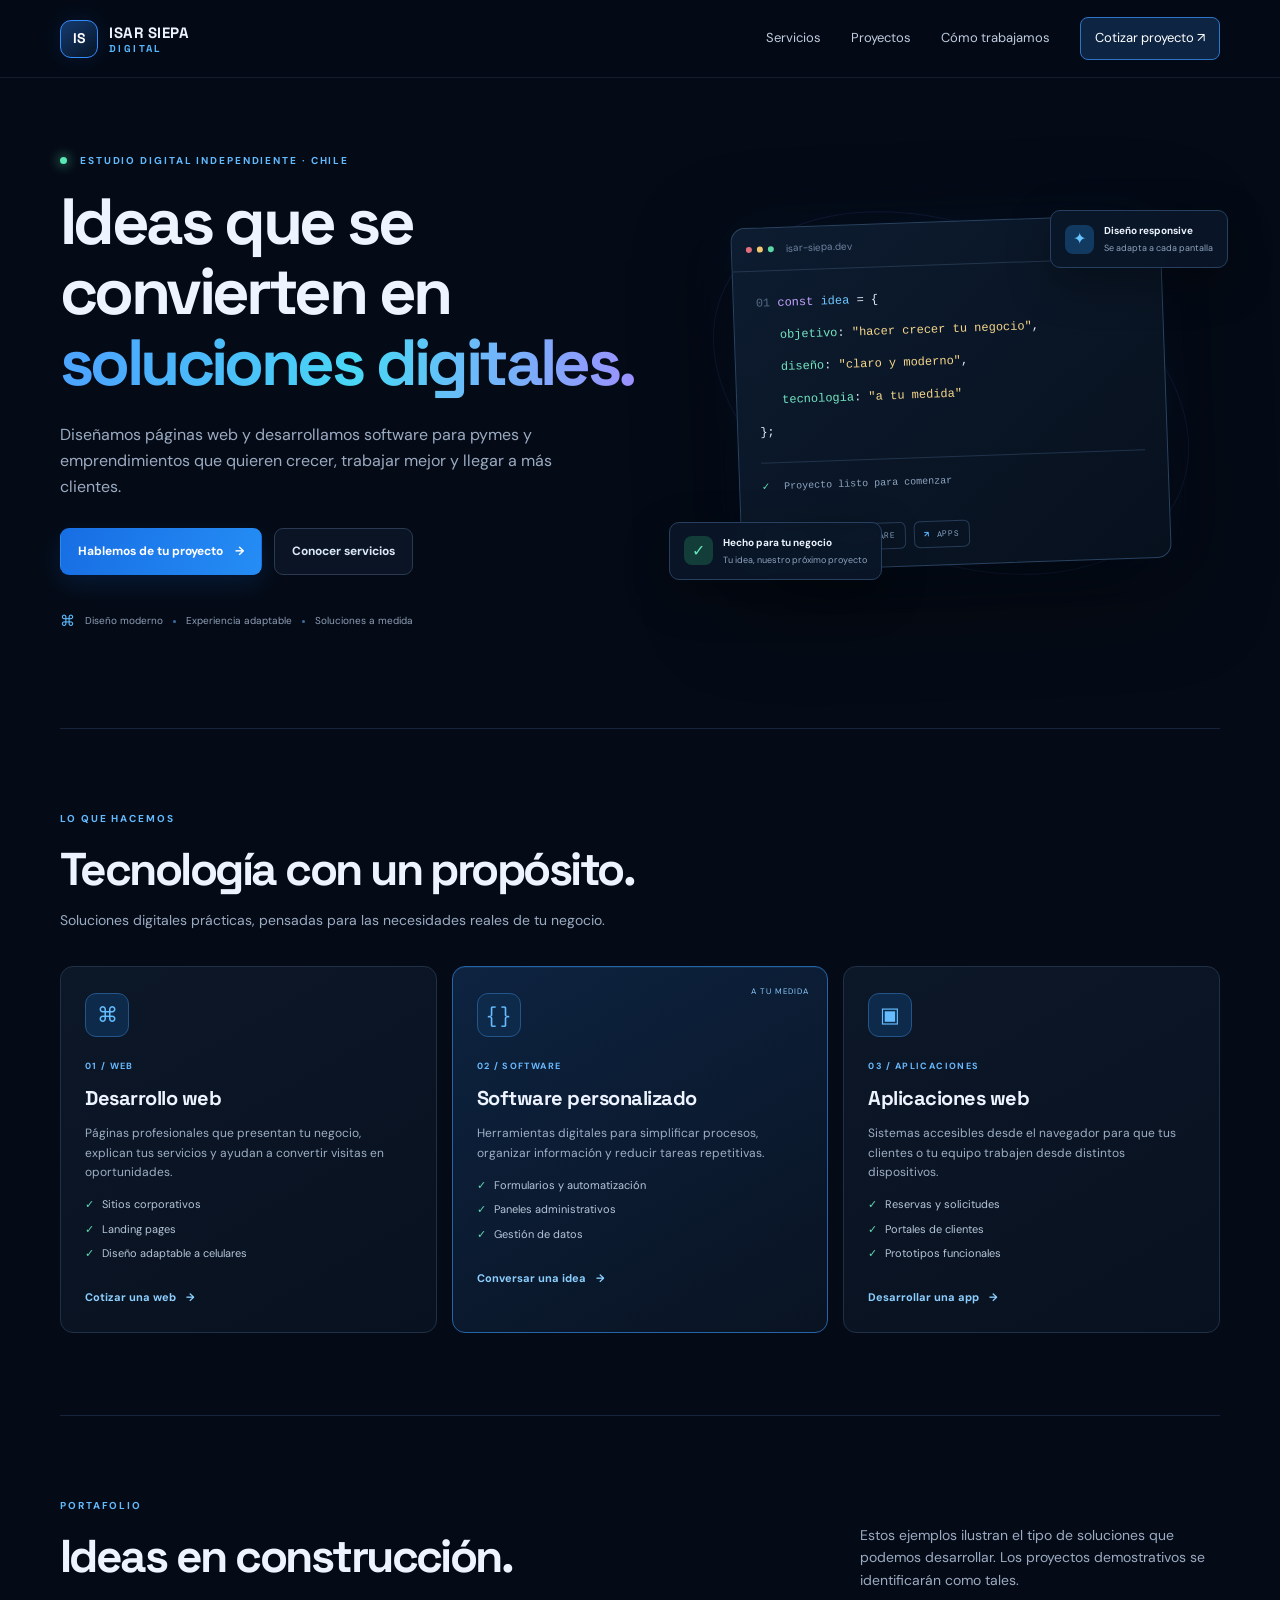
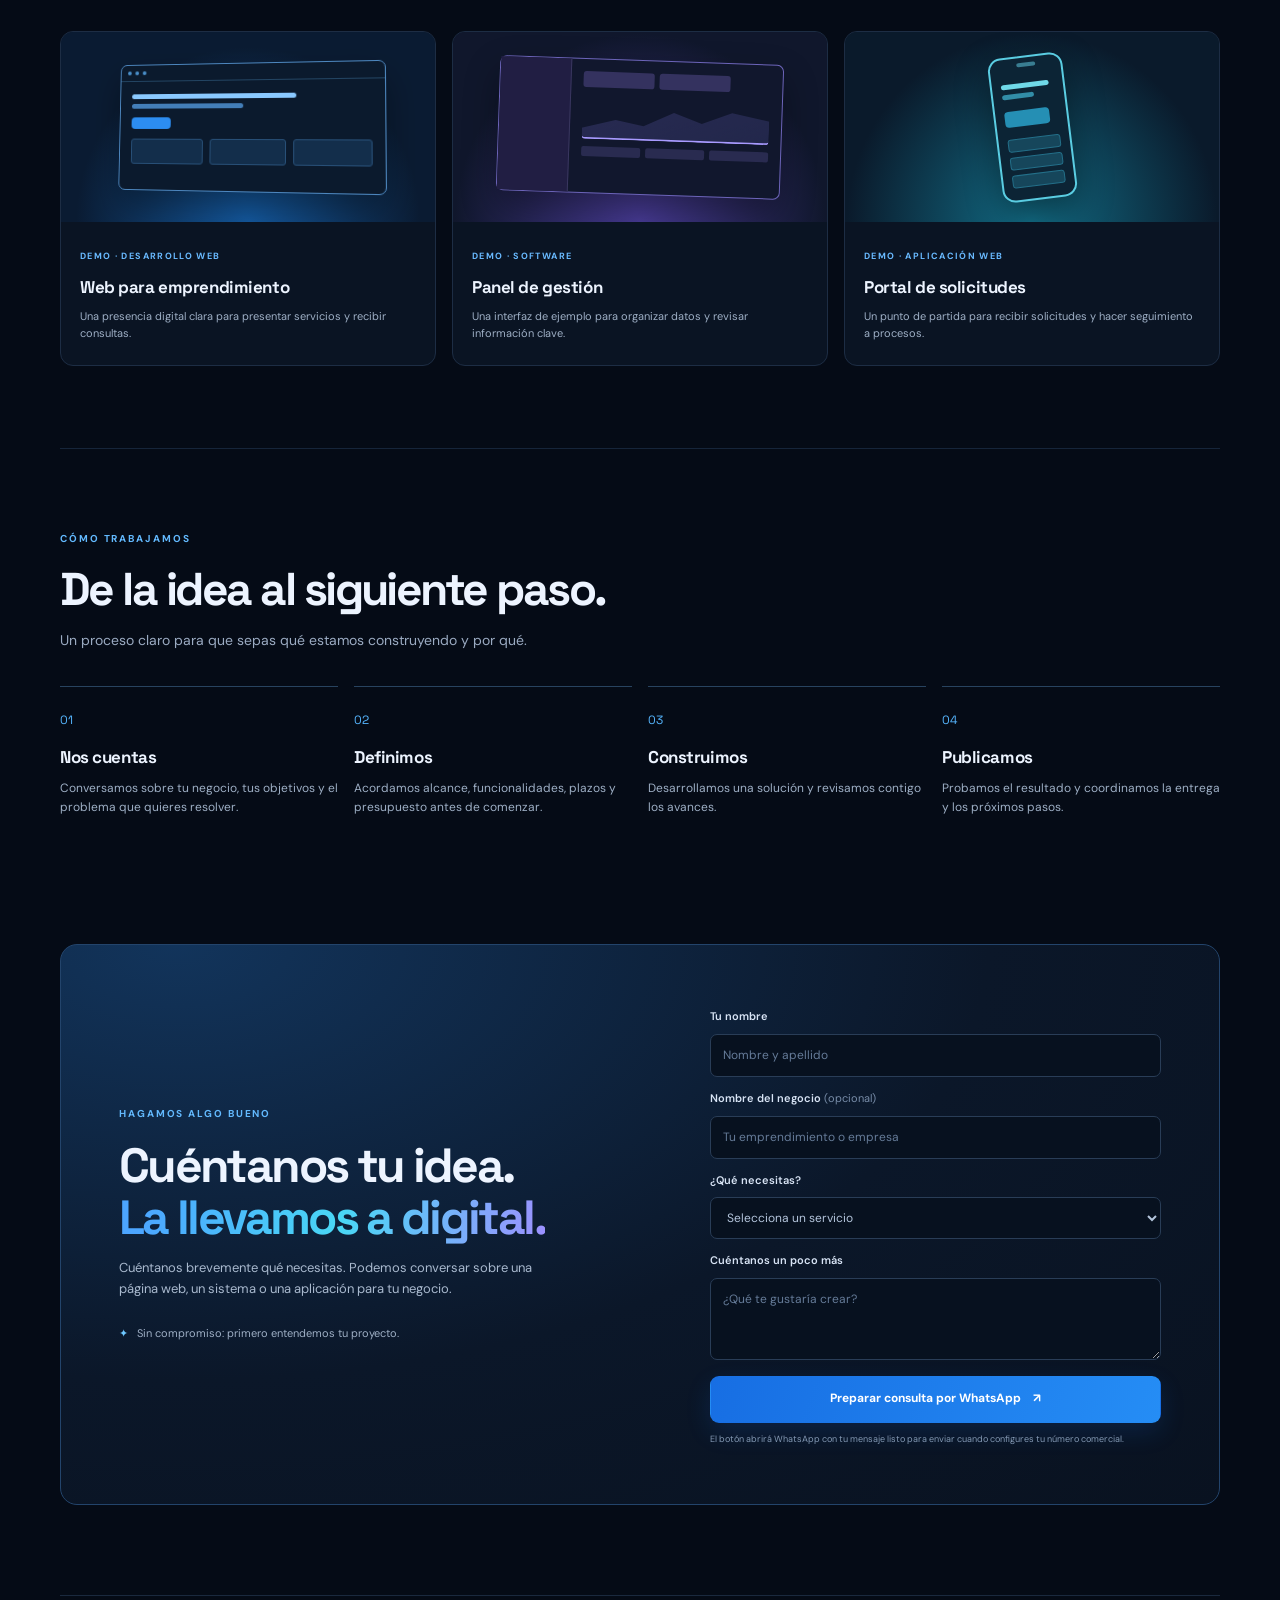
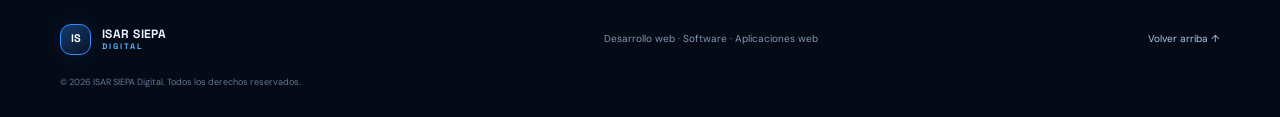
==== commit 1bb70aba: "Add files via upload" ====
--- a/index.html
+++ b/index.html
@@ -1,181 +1,97 @@
-<!DOCTYPE html>
+<!doctype html>
 <html lang="es">
 <head>
-  <meta charset="UTF-8">
-  <meta name="viewport" content="width=device-width, initial-scale=1.0">
-  <meta name="theme-color" content="#07111f">
-  <meta name="description" content="Nexati: soporte técnico, desarrollo web y ciberseguridad en un solo lugar, en Concepción. Atención directa de Javier Siebert Parot.">
-  <meta property="og:type" content="website">
-  <meta property="og:url" content="https://javosiebertp.github.io/NEXATI-/">
-  <meta property="og:image" content="https://javosiebertp.github.io/NEXATI-/img/og-image.png">
-  <meta name="twitter:card" content="summary_large_image">
-  <meta property="og:locale" content="es_CL">
-  <meta property="og:title" content="Nexati | Soporte TI, Web y Ciberseguridad en Concepción">
-  <meta property="og:description" content="Soporte técnico, páginas web y ciberseguridad con un solo responsable.">
-  <title>Nexati | Soporte TI, Web y Ciberseguridad en Concepción</title>
-  <link rel="icon" href="logo/favicon.ico" sizes="any">
-  <link rel="icon" href="logo/nexati-icono.svg" type="image/svg+xml">
-  <link rel="apple-touch-icon" href="logo/apple-touch-icon.png">
-  <link rel="preconnect" href="https://fonts.googleapis.com">
-  <link rel="preconnect" href="https://fonts.gstatic.com" crossorigin>
+  <meta charset="utf-8">
+  <meta name="viewport" content="width=device-width, initial-scale=1">
+  <meta name="theme-color" content="#071426">
+  <meta name="description" content="ISAR SIEPA Digital crea páginas web, aplicaciones web y software a medida para pymes y emprendimientos en Chile.">
+  <title>ISAR SIEPA Digital | Desarrollo web y software</title>
   <link rel="stylesheet" href="styles.css">
 </head>
 <body>
   <header class="site-header">
-    <a class="brand" href="#inicio" aria-label="Nexati, inicio">
-      <img src="logo/nexati-logo-fondo-oscuro.svg" alt="Nexati" width="124" height="31">
+    <a class="brand" href="#inicio" aria-label="ISAR SIEPA Digital, inicio">
+      <span class="brand-symbol" aria-hidden="true">IS</span>
+      <span class="brand-name">ISAR SIEPA<span> DIGITAL</span></span>
     </a>
     <button class="menu-toggle" id="menuToggle" aria-label="Abrir menú" aria-expanded="false" aria-controls="mainNav">☰</button>
-    <nav id="mainNav">
+    <nav class="main-nav" id="mainNav">
       <a href="#servicios">Servicios</a>
-      <a href="#planes">Planes</a>
+      <a href="#proyectos">Proyectos</a>
       <a href="#proceso">Cómo trabajamos</a>
-      <a href="#nosotros">Nosotros</a>
-      <a class="nav-cta" href="#contacto">Solicitar atención</a>
+      <a class="nav-cta" href="#contacto">Cotizar proyecto <span aria-hidden="true">↗</span></a>
     </nav>
   </header>
 
   <main>
-    <section class="hero" id="inicio">
-      <div class="hero-content">
-        <p class="eyebrow"><span class="status-dot"></span> SOPORTE TI EN CONCEPCIÓN</p>
-        <h1>Soporte, web y seguridad<br><span>en un solo lugar.</span></h1>
-        <p class="hero-copy">Un solo profesional para tus equipos, tu página web y la seguridad de tu información. Sin intermediarios y con alguien que conoce todo tu entorno.</p>
+    <section class="hero section-wrap" id="inicio">
+      <div class="hero-copy">
+        <p class="eyebrow"><span class="pulse-dot"></span> ESTUDIO DIGITAL INDEPENDIENTE · CHILE</p>
+        <h1>Ideas que se convierten en <span class="gradient-text">soluciones digitales.</span></h1>
+        <p class="hero-description">Diseñamos páginas web y desarrollamos software para pymes y emprendimientos que quieren crecer, trabajar mejor y llegar a más clientes.</p>
         <div class="hero-actions">
-          <a class="button button-primary" href="#contacto">Solicitar atención <span>↗</span></a>
-          <a class="button button-secondary" href="#planes">Ver planes</a>
+          <a class="button button-primary" href="#contacto">Hablemos de tu proyecto <span aria-hidden="true">→</span></a>
+          <a class="button button-ghost" href="#servicios">Conocer servicios</a>
         </div>
-        <div class="hero-note"><span class="mini-shield">✓</span> Atención directa · Soluciones prácticas</div>
+        <div class="hero-proof"><span class="proof-icon">⌘</span><span>Diseño moderno</span><i></i><span>Experiencia adaptable</span><i></i><span>Soluciones a medida</span></div>
       </div>
-      <div class="hero-visual" aria-hidden="true">
+      <div class="hero-visual" aria-label="Ilustración decorativa de desarrollo de software">
         <div class="orbit orbit-one"></div><div class="orbit orbit-two"></div>
-        <div class="tech-card">
-          <div class="tech-card-top"><span class="window-dots">● ● ●</span><span>nexati / system</span></div>
-          <div class="terminal-line"><span class="terminal-green">✓</span> Diagnóstico completado</div>
-          <div class="terminal-line"><span class="terminal-green">✓</span> Respaldo realizado</div>
-          <div class="terminal-line"><span class="terminal-blue">›</span> Solución lista<span class="cursor">_</span></div>
-          <div class="progress-label"><span>Rendimiento del sistema</span><b>Optimizado</b></div>
-          <div class="progress-track"><span></span></div>
+        <div class="code-window">
+          <div class="window-bar"><div class="window-dots"><b></b><b></b><b></b></div><span>isar-siepa.dev</span><span class="window-lock">⌑</span></div>
+          <div class="code-content">
+            <p><span class="code-muted">01</span> <span class="code-purple">const</span> <span class="code-blue">idea</span> = {</p>
+            <p class="indent"><span class="code-green">objetivo</span>: <span class="code-yellow">"hacer crecer tu negocio"</span>,</p>
+            <p class="indent"><span class="code-green">diseño</span>: <span class="code-yellow">"claro y moderno"</span>,</p>
+            <p class="indent"><span class="code-green">tecnologia</span>: <span class="code-yellow">"a tu medida"</span></p>
+            <p>};</p>
+            <p class="code-run"><span>✓</span> Proyecto listo para comenzar</p>
+          </div>
+          <div class="visual-footer"><span class="visual-chip"><b>⌘</b> WEB</span><span class="visual-chip"><b>◇</b> SOFTWARE</span><span class="visual-chip"><b>↗</b> APPS</span></div>
         </div>
-        <div class="floating-chip chip-top"><span>⌘</span> Soporte TI</div>
-        <div class="floating-chip chip-bottom"><span>⌁</span> Desarrollo web</div>
+        <div class="floating-badge badge-top"><span>✦</span><div><b>Diseño responsive</b><small>Se adapta a cada pantalla</small></div></div>
+        <div class="floating-badge badge-bottom"><span class="badge-check">✓</span><div><b>Hecho para tu negocio</b><small>Tu idea, nuestro próximo proyecto</small></div></div>
       </div>
     </section>
 
-    <section class="trust-strip" aria-label="Características">
-      <div><span class="strip-icon">◈</span> Un solo responsable</div>
-      <div><span class="strip-icon">⌁</span> Del equipo a la web</div>
-      <div><span class="strip-icon">✓</span> Seguridad desde el inicio</div>
-    </section>
-
-    <section class="section services-section" id="servicios">
-      <div class="section-heading">
-        <p class="eyebrow">QUÉ PODEMOS HACER</p>
-        <h2>Tres áreas que se conectan,<br><span>un solo responsable.</span></h2>
-        <p>Tu página, tus equipos y tus datos dependen unos de otros. Los cuidamos como un solo sistema.</p>
-      </div>
+    <section class="services section-wrap" id="servicios">
+      <div class="section-heading"><p class="eyebrow">LO QUE HACEMOS</p><h2>Tecnología con un propósito.</h2><p>Soluciones digitales prácticas, pensadas para las necesidades reales de tu negocio.</p></div>
       <div class="service-grid">
-        <article class="service-card">
-          <div class="service-icon"><svg viewBox="0 0 24 24" fill="none" stroke="currentColor" stroke-width="1.8" stroke-linecap="round" stroke-linejoin="round" aria-hidden="true"><rect x="3" y="4" width="18" height="12" rx="2"/><path d="M8 20h8M12 16v4"/></svg></div><p class="service-number">01 / SOPORTE</p>
-          <h3>Soporte informático</h3>
-          <p>Mantenimiento y optimización de equipos, instalación de software y licencias, redes y ayuda con problemas técnicos.</p>
-          <a href="#contacto" class="service-link" data-service="Soporte informático">Consultar servicio <span>↗</span></a>
-        </article>
-        <article class="service-card featured">
-          <div class="service-icon"><svg viewBox="0 0 24 24" fill="none" stroke="currentColor" stroke-width="1.8" stroke-linecap="round" stroke-linejoin="round" aria-hidden="true"><path d="M8 8l-5 4 5 4M16 8l5 4-5 4M14 5l-4 14"/></svg></div><p class="service-number">02 / DESARROLLO</p>
-          <h3>Páginas web</h3>
-          <p>Sitios modernos para emprendedores y pymes, adaptables a celulares, fáciles de navegar y publicados con buenas prácticas de seguridad.</p>
-          <a href="#contacto" class="service-link" data-service="Desarrollo de páginas web">Consultar servicio <span>↗</span></a>
-        </article>
-        <article class="service-card">
-          <div class="service-icon"><svg viewBox="0 0 24 24" fill="none" stroke="currentColor" stroke-width="1.8" stroke-linecap="round" stroke-linejoin="round" aria-hidden="true"><path d="M12 3l8 3v6c0 4.5-3.2 7.8-8 9-4.8-1.2-8-4.5-8-9V6z"/><path d="M9 12l2 2 4-4"/></svg></div><p class="service-number">03 / SEGURIDAD</p>
-          <h3>Ciberseguridad</h3>
-          <p>Respaldos, actualizaciones, configuración segura y buenas prácticas para proteger tus equipos, tu correo y tu sitio.</p>
-          <a href="#contacto" class="service-link" data-service="Ciberseguridad">Consultar servicio <span>↗</span></a>
-        </article>
-      </div>
-      <div class="coming-soon"><span class="coming-icon">✳</span><div><b>En desarrollo: Nexati Control TI</b><p>Una herramienta propia para organizar clientes, solicitudes y órdenes de trabajo. Pronto compartiremos avances.</p></div><span class="coming-tag">PRÓXIMAMENTE</span></div>
-    </section>
-
-    <section class="section services-section" id="planes" style="padding-top:0">
-      <div class="section-heading">
-        <p class="eyebrow">PLANES DE SOPORTE</p>
-        <h2>Elige el nivel de atención<br><span>que necesita tu equipo.</span></h2>
-      </div>
-      <div class="service-grid">
-        <article class="service-card">
-          <div class="service-icon"><svg viewBox="0 0 24 24" fill="none" stroke="currentColor" stroke-width="1.8" stroke-linecap="round" stroke-linejoin="round" aria-hidden="true"><rect x="3" y="4" width="18" height="12" rx="2"/><path d="M8 20h8M12 16v4"/></svg></div>
-          <h3>Básico</h3>
-          <p>Mantenimiento esencial y configuración de software.</p>
-          <p class="plan-price">$25.000</p>
-          <a href="#contacto" class="service-link" data-service="Soporte informático" data-plan="Básico">Consultar este plan <span>↗</span></a>
-        </article>
-        <article class="service-card">
-          <div class="service-icon"><svg viewBox="0 0 24 24" fill="none" stroke="currentColor" stroke-width="1.8" stroke-linecap="round" stroke-linejoin="round" aria-hidden="true"><path d="M12 3l8 3v6c0 4.5-3.2 7.8-8 9-4.8-1.2-8-4.5-8-9V6z"/><path d="M9 12l2 2 4-4"/></svg></div>
-          <h3>Intermedio</h3>
-          <p>Solución integral con optimización y seguridad reforzada.</p>
-          <p class="plan-price">$35.000</p>
-          <a href="#contacto" class="service-link" data-service="Soporte informático" data-plan="Intermedio">Consultar este plan <span>↗</span></a>
-        </article>
-        <article class="service-card featured">
-          <div class="service-icon"><svg viewBox="0 0 24 24" fill="none" stroke="currentColor" stroke-width="1.8" stroke-linecap="round" stroke-linejoin="round" aria-hidden="true"><path d="M12 3l2.6 5.6 6.1.7-4.5 4.2 1.2 6L12 16.5 6.6 19.5l1.2-6L3.3 9.3l6.1-.7z"/></svg></div>
-          <h3>Full</h3>
-          <p>Mantenimiento completo, protección y respaldo confiable.</p>
-          <p class="plan-price">$45.000</p>
-          <a href="#contacto" class="service-link" data-service="Soporte informático" data-plan="Full">Consultar este plan <span>↗</span></a>
-        </article>
-      </div>
-      <p class="plan-note">Valores de referencia. El valor final se confirma antes de comenzar.</p>
-    </section>
-
-    <section class="process-section" id="proceso">
-      <div class="section process-layout">
-        <div class="process-intro"><p class="eyebrow">SIMPLE Y TRANSPARENTE</p><h2>De la consulta<br>a la <span>solución.</span></h2><p>Queremos que sepas qué haremos, por qué y cuál será el siguiente paso.</p></div>
-        <div class="process-steps">
-          <div class="process-step"><span>01</span><div><h3>Cuéntanos qué necesitas</h3><p>Nos explicas el problema o la idea que quieres desarrollar.</p></div></div>
-          <div class="process-step"><span>02</span><div><h3>Evaluamos y cotizamos</h3><p>Definimos el alcance, los tiempos estimados y el valor antes de comenzar.</p></div></div>
-          <div class="process-step"><span>03</span><div><h3>Trabajamos contigo</h3><p>Ejecutamos el servicio y te mantenemos al tanto del avance.</p></div></div>
-        </div>
+        <article class="service-card"><div class="service-icon">⌘</div><p class="card-number">01 / WEB</p><h3>Desarrollo web</h3><p>Páginas profesionales que presentan tu negocio, explican tus servicios y ayudan a convertir visitas en oportunidades.</p><ul><li>Sitios corporativos</li><li>Landing pages</li><li>Diseño adaptable a celulares</li></ul><a href="#contacto" class="text-link" data-service="Desarrollo web">Cotizar una web <span>→</span></a></article>
+        <article class="service-card service-card-featured"><div class="featured-label">A TU MEDIDA</div><div class="service-icon">{ }</div><p class="card-number">02 / SOFTWARE</p><h3>Software personalizado</h3><p>Herramientas digitales para simplificar procesos, organizar información y reducir tareas repetitivas.</p><ul><li>Formularios y automatización</li><li>Paneles administrativos</li><li>Gestión de datos</li></ul><a href="#contacto" class="text-link" data-service="Software personalizado">Conversar una idea <span>→</span></a></article>
+        <article class="service-card"><div class="service-icon">▣</div><p class="card-number">03 / APLICACIONES</p><h3>Aplicaciones web</h3><p>Sistemas accesibles desde el navegador para que tus clientes o tu equipo trabajen desde distintos dispositivos.</p><ul><li>Reservas y solicitudes</li><li>Portales de clientes</li><li>Prototipos funcionales</li></ul><a href="#contacto" class="text-link" data-service="Aplicaciones web">Desarrollar una app <span>→</span></a></article>
       </div>
     </section>
 
-    <section class="section about-section" id="nosotros">
-      <div class="about-badge"><span class="brand-mark">N</span><img class="about-photo" src="img/javier.jpg" alt="Javier Siebert Parot" width="140" height="140" loading="lazy" hidden onload="this.previousElementSibling.remove();this.hidden=false"><span>TECNOLOGÍA CON PROPÓSITO</span></div>
-      <div class="about-text">
-        <p class="eyebrow">QUIÉN ESTÁ DETRÁS</p>
-        <h2>Atención directa,<br>sin complicaciones.</h2>
-        <p>Soy <strong>Javier Siebert Parot</strong>, especialista en soporte técnico TI. Resuelvo incidencias de redes, hardware y software, doy mantenimiento a sistemas y desarrollo sitios web. Como trabajo en soporte, web y ciberseguridad, puedo cuidar tu equipo, tu página y tus datos como un solo sistema, con trato directo y soluciones que aporten valor.</p>
-        <p class="about-area">Atención en Concepción y alrededores.</p>
+    <section class="projects section-wrap" id="proyectos">
+      <div class="section-heading section-heading-row"><div><p class="eyebrow">PORTAFOLIO</p><h2>Ideas en construcción.</h2></div><p>Estos ejemplos ilustran el tipo de soluciones que podemos desarrollar. Los proyectos demostrativos se identificarán como tales.</p></div>
+      <div class="project-grid">
+        <article class="project-card project-blue"><div class="project-art art-web"><div class="mini-browser"><div class="mini-browser-bar"><b></b><b></b><b></b></div><div class="mini-hero"><span></span><span></span><i></i></div><div class="mini-cards"><b></b><b></b><b></b></div></div></div><div class="project-info"><span class="project-type">DEMO · DESARROLLO WEB</span><h3>Web para emprendimiento</h3><p>Una presencia digital clara para presentar servicios y recibir consultas.</p></div></article>
+        <article class="project-card project-violet"><div class="project-art art-dashboard"><div class="dash-ui"><div class="dash-side"></div><div class="dash-main"><span></span><span></span><div class="dash-chart"></div><div class="dash-rows"><b></b><b></b><b></b></div></div></div></div><div class="project-info"><span class="project-type">DEMO · SOFTWARE</span><h3>Panel de gestión</h3><p>Una interfaz de ejemplo para organizar datos y revisar información clave.</p></div></article>
+        <article class="project-card project-cyan"><div class="project-art art-app"><div class="phone-ui"><div class="phone-notch"></div><span></span><span></span><div class="phone-button"></div><div class="phone-list"><b></b><b></b><b></b></div></div></div><div class="project-info"><span class="project-type">DEMO · APLICACIÓN WEB</span><h3>Portal de solicitudes</h3><p>Un punto de partida para recibir solicitudes y hacer seguimiento a procesos.</p></div></article>
       </div>
     </section>
 
-    <section class="contact-section" id="contacto">
-      <div class="contact-panel">
-        <div><p class="eyebrow">¿LO VEMOS?</p><h2>Cuéntanos qué necesitas.<br><span>Busquemos una solución.</span></h2><p>Escríbenos para consultar por soporte, una página web o una solución tecnológica para tu negocio.</p></div>
-        <form id="contactForm">
-          <label for="name">Tu nombre</label><input id="name" name="name" required autocomplete="name" placeholder="¿Cómo te llamas?">
-          <label for="service">¿En qué te podemos ayudar?</label>
-          <select id="service" name="service"><option>Soporte informático</option><option>Desarrollo de páginas web</option><option>Ciberseguridad</option><option>Nexati Control TI</option><option>Otra consulta</option></select>
-          <label for="message">Cuéntanos brevemente</label><textarea id="message" name="message" rows="3" required placeholder="Describe lo que necesitas"></textarea>
-          <button class="button button-primary submit-button" type="submit">Preparar mensaje por WhatsApp <span>↗</span></button>
-          <small>El mensaje se abrirá en WhatsApp para que puedas revisarlo antes de enviarlo.</small>
+    <section class="process section-wrap" id="proceso">
+      <div class="section-heading"><p class="eyebrow">CÓMO TRABAJAMOS</p><h2>De la idea al siguiente paso.</h2><p>Un proceso claro para que sepas qué estamos construyendo y por qué.</p></div>
+      <div class="process-grid"><article><span>01</span><h3>Nos cuentas</h3><p>Conversamos sobre tu negocio, tus objetivos y el problema que quieres resolver.</p></article><article><span>02</span><h3>Definimos</h3><p>Acordamos alcance, funcionalidades, plazos y presupuesto antes de comenzar.</p></article><article><span>03</span><h3>Construimos</h3><p>Desarrollamos una solución y revisamos contigo los avances.</p></article><article><span>04</span><h3>Publicamos</h3><p>Probamos el resultado y coordinamos la entrega y los próximos pasos.</p></article></div>
+    </section>
+
+    <section class="contact section-wrap" id="contacto">
+      <div class="contact-panel"><div class="contact-copy"><p class="eyebrow">HAGAMOS ALGO BUENO</p><h2>Cuéntanos tu idea.<br><span class="gradient-text">La llevamos a digital.</span></h2><p>Cuéntanos brevemente qué necesitas. Podemos conversar sobre una página web, un sistema o una aplicación para tu negocio.</p><div class="contact-note"><span>✦</span> Sin compromiso: primero entendemos tu proyecto.</div></div>
+        <form id="contactForm" class="contact-form">
+          <label for="name">Tu nombre</label><input id="name" name="name" type="text" placeholder="Nombre y apellido" required>
+          <label for="business">Nombre del negocio <span>(opcional)</span></label><input id="business" name="business" type="text" placeholder="Tu emprendimiento o empresa">
+          <label for="service">¿Qué necesitas?</label><select id="service" name="service" required><option value="">Selecciona un servicio</option><option>Desarrollo web</option><option>Software personalizado</option><option>Aplicaciones web</option><option>Necesito orientación</option></select>
+          <label for="details">Cuéntanos un poco más</label><textarea id="details" name="details" rows="3" placeholder="¿Qué te gustaría crear?" required></textarea>
+          <button class="button button-primary submit-button" type="submit">Preparar consulta por WhatsApp <span>↗</span></button>
+          <p class="form-help" id="formHelp">El botón abrirá WhatsApp con tu mensaje listo para enviar cuando configures tu número comercial.</p>
         </form>
       </div>
     </section>
   </main>
 
-  <footer class="site-footer">
-    <a class="brand" href="#inicio"><img src="logo/nexati-logo-fondo-oscuro.svg" alt="Nexati" width="124" height="31"></a>
-    <div class="social-links">
-      <a href="https://web.facebook.com/javosiebertp" target="_blank" rel="noopener noreferrer">Facebook</a>
-      <a href="https://www.instagram.com/javosiebertp/" target="_blank" rel="noopener noreferrer">Instagram</a>
-      <a href="mailto:contacto@siebertsoporteti.cl">Correo</a>
-    </div>
-    <span>© <span id="year"></span> Nexati · Javier Siebert Parot. Todos los derechos reservados.</span>
-  </footer>
-  <a class="wa-float" id="waFloat" href="#contacto" target="_blank" rel="noopener noreferrer" aria-label="Escribir por WhatsApp">
-    <svg viewBox="0 0 24 24" fill="none" stroke="currentColor" stroke-width="2" stroke-linecap="round" stroke-linejoin="round" aria-hidden="true"><path d="M21 11.5a8.5 8.5 0 0 1-12.6 7.4L3 20.5l1.7-5.2A8.5 8.5 0 1 1 21 11.5z"/><path d="M8.5 11.5h.01M12 11.5h.01M15.5 11.5h.01" stroke-width="2.6"/></svg>
-  </a>
+  <footer class="site-footer"><a class="brand footer-brand" href="#inicio"><span class="brand-symbol">IS</span><span class="brand-name">ISAR SIEPA<span> DIGITAL</span></span></a><p>Desarrollo web · Software · Aplicaciones web</p><a href="#inicio" class="back-top">Volver arriba ↑</a><small>© <span id="year"></span> ISAR SIEPA Digital. Todos los derechos reservados.</small></footer>
   <script src="app.js"></script>
 </body>
 </html>
--- a/styles.css
+++ b/styles.css
@@ -1,24 +1,5 @@
 @import url('https://fonts.googleapis.com/css2?family=DM+Sans:wght@400;500;600;700&family=Space+Grotesk:wght@400;500;600;700&display=swap');
-:root{--bg:#07111f;--panel:#0c1b2d;--panel2:#10243a;--text:#f2f7fc;--muted:#a5b4c7;--blue:#49b9ff;--cyan:#78e4dc;--line:rgba(180,211,240,.14);--max:1160px}
-*{box-sizing:border-box}html{scroll-behavior:smooth;scroll-padding-top:90px}body{margin:0;background:var(--bg);color:var(--text);font-family:'DM Sans',sans-serif;line-height:1.6}a{color:inherit;text-decoration:none}.site-header{height:78px;display:flex;align-items:center;justify-content:space-between;max-width:var(--max);padding:0 24px;margin:auto}.brand{display:inline-flex;align-items:center;gap:10px;font-family:'Space Grotesk',sans-serif;font-weight:700;letter-spacing:1.5px;font-size:1.1rem}.brand-mark{width:34px;height:34px;display:grid;place-items:center;border-radius:10px;background:linear-gradient(135deg,var(--blue),#4979ff);color:#061222;font-size:1.25rem;font-weight:700}.brand-dot{color:var(--blue)}nav{display:flex;align-items:center;gap:30px;font-size:.91rem;color:#c3cfdd}nav a:hover{color:var(--blue)}.nav-cta{border:1px solid #356a92;padding:10px 16px;border-radius:9px;color:white}.menu-toggle{display:none;background:none;border:0;color:white;font-size:1.5rem}.hero{max-width:var(--max);margin:auto;padding:78px 24px 90px;display:grid;grid-template-columns:1.05fr .95fr;align-items:center;gap:40px;min-height:560px}.eyebrow{font-size:.73rem;letter-spacing:2px;font-weight:700;color:var(--blue);margin:0 0 18px}.status-dot{display:inline-block;width:7px;height:7px;border-radius:50%;background:var(--cyan);margin-right:8px;box-shadow:0 0 14px var(--cyan)}h1,h2,h3,p{margin-top:0}h1,h2,h3{font-family:'Space Grotesk',sans-serif;line-height:1.13;letter-spacing:-.7px}h1{font-size:clamp(2.8rem,5.5vw,4.65rem);margin-bottom:24px}h1 span,h2 span{color:var(--blue)}.hero-copy{font-size:1.08rem;color:var(--muted);max-width:570px;line-height:1.8}.hero-actions{display:flex;flex-wrap:wrap;gap:12px;margin-top:30px}.button{display:inline-flex;align-items:center;justify-content:center;gap:18px;padding:13px 18px;border-radius:9px;font-weight:700;font-size:.91rem;border:1px solid transparent;cursor:pointer;transition:transform .2s,background .2s}.button:hover{transform:translateY(-2px)}.button-primary{background:var(--blue);color:#061222}.button-primary:hover{background:#78ceff}.button-secondary{border-color:var(--line);color:var(--text);background:rgba(255,255,255,.025)}.hero-note{color:#9cacc0;font-size:.82rem;margin-top:28px;display:flex;gap:10px;align-items:center}.mini-shield{width:20px;height:20px;display:grid;place-items:center;border:1px solid #287d85;border-radius:50%;color:var(--cyan)}.hero-visual{height:370px;position:relative;display:grid;place-items:center;overflow:hidden}.orbit{position:absolute;border:1px solid rgba(73,185,255,.18);border-radius:50%;transform:rotate(-25deg)}.orbit-one{width:410px;height:280px}.orbit-two{width:330px;height:420px;transform:rotate(35deg)}.tech-card{position:relative;width:min(100%,390px);padding:23px;border:1px solid rgba(99,183,240,.32);border-radius:16px;background:linear-gradient(145deg,rgba(17,40,63,.97),rgba(8,21,36,.97));box-shadow:0 25px 80px rgba(0,0,0,.35),0 0 45px rgba(41,143,215,.1);z-index:1}.tech-card-top{display:flex;justify-content:space-between;gap:12px;padding-bottom:20px;border-bottom:1px solid var(--line);color:#8da3ba;font-size:.72rem}.window-dots{color:#58c7d8;letter-spacing:2px}.terminal-line{padding:11px 0;font-family:monospace;font-size:.85rem;color:#d7e5f2}.terminal-green{color:var(--cyan);margin-right:8px}.terminal-blue{color:var(--blue);margin-right:8px}.cursor{color:var(--blue);animation:blink 1s infinite}.progress-label{display:flex;justify-content:space-between;gap:10px;margin-top:18px;font-size:.73rem;color:#93a8bd}.progress-label b{color:var(--cyan)}.progress-track{height:6px;border-radius:9px;background:#20384f;margin-top:10px;overflow:hidden}.progress-track span{display:block;width:86%;height:100%;background:linear-gradient(90deg,var(--blue),var(--cyan));border-radius:9px}.floating-chip{position:absolute;z-index:2;padding:12px 15px;border:1px solid rgba(103,193,243,.3);border-radius:10px;background:#10253a;box-shadow:0 12px 30px #030914;color:#e5f1fa;font-size:.8rem}.floating-chip span{color:var(--blue);margin-right:7px}.chip-top{top:30px;right:0}.chip-bottom{bottom:28px;left:0}@keyframes blink{50%{opacity:0}}.trust-strip{border-block:1px solid var(--line);padding:23px 24px;display:flex;justify-content:center;gap:clamp(25px,7vw,100px);flex-wrap:wrap;color:#b3c2d3;font-size:.88rem}.strip-icon{color:var(--cyan);margin-right:9px;font-size:1.1rem}.section{max-width:var(--max);margin:auto;padding:100px 24px}.section-heading{text-align:center;max-width:700px;margin:0 auto 45px}.section-heading h2,.process-intro h2,.about-section h2,.contact-panel h2{font-size:clamp(2rem,4vw,3rem);margin-bottom:18px}.section-heading>p:last-child,.process-intro>p:last-child,.about-section>div:last-child>p:last-child{color:var(--muted)}.service-grid{display:grid;grid-template-columns:repeat(3,1fr);gap:18px}.service-card{padding:28px;border:1px solid var(--line);border-radius:15px;background:linear-gradient(150deg,rgba(15,35,55,.8),rgba(8,20,34,.6));min-height:330px;display:flex;flex-direction:column}.service-card.featured{border-color:rgba(73,185,255,.5);background:linear-gradient(150deg,rgba(21,54,79,.9),rgba(9,25,42,.8))}.service-icon{width:48px;height:48px;border-radius:12px;display:grid;place-items:center;background:rgba(73,185,255,.1);color:var(--blue);font-size:1.6rem;margin-bottom:24px}.service-number{font-size:.7rem;letter-spacing:1.7px;color:#7e9ab5;margin-bottom:12px}.service-card h3{font-size:1.35rem;margin-bottom:12px}.service-card>p:not(.service-number){font-size:.91rem;color:var(--muted);line-height:1.75}.service-link{margin-top:auto;padding-top:22px;color:var(--blue);font-size:.87rem;font-weight:700}.service-link span{margin-left:8px}.coming-soon{display:flex;align-items:center;gap:18px;margin-top:24px;padding:22px;border:1px dashed #315575;border-radius:13px;background:rgba(9,26,43,.6)}.coming-icon{font-size:1.7rem;color:var(--cyan)}.coming-soon b{font-family:'Space Grotesk',sans-serif}.coming-soon p{margin:5px 0 0;color:var(--muted);font-size:.88rem}.coming-tag{margin-left:auto;white-space:nowrap;color:var(--cyan);font-size:.67rem;letter-spacing:1.3px;font-weight:700}.process-section{background:#091827;border-block:1px solid var(--line)}.process-layout{display:grid;grid-template-columns:.85fr 1.15fr;gap:80px}.process-intro>p:last-child{max-width:360px;line-height:1.8}.process-steps{display:grid;gap:0}.process-step{display:flex;gap:24px;padding:22px 0;border-bottom:1px solid var(--line)}.process-step:first-child{padding-top:0}.process-step>span{font-family:'Space Grotesk',sans-serif;color:var(--blue);font-size:1rem}.process-step h3{font-size:1.1rem;margin-bottom:7px}.process-step p{color:var(--muted);font-size:.9rem;margin-bottom:0}.about-section{display:grid;grid-template-columns:.7fr 1.3fr;gap:70px;align-items:center}.about-badge{min-height:210px;border:1px solid var(--line);border-radius:16px;background:radial-gradient(circle at 50% 30%,rgba(73,185,255,.13),transparent 65%),#0b1b2c;display:flex;flex-direction:column;align-items:center;justify-content:center;gap:20px;color:#8daac5;font-size:.7rem;letter-spacing:2px}.about-badge .brand-mark{width:58px;height:58px;font-size:2rem;border-radius:16px}.about-section>div:last-child>p:last-child{line-height:1.85;max-width:620px}.contact-section{padding:20px 24px 90px;max-width:var(--max);margin:auto}.contact-panel{display:grid;grid-template-columns:1fr .85fr;gap:65px;padding:clamp(25px,5vw,60px);border:1px solid rgba(73,185,255,.25);border-radius:20px;background:radial-gradient(circle at 5% 10%,rgba(40,124,190,.14),transparent 40%),#0b1c2e}.contact-panel>div>p:not(.eyebrow){color:var(--muted);max-width:450px;line-height:1.8}.contact-panel form{display:flex;flex-direction:column;gap:9px}.contact-panel label{font-size:.8rem;color:#c5d4e3;margin-top:7px}.contact-panel input,.contact-panel select,.contact-panel textarea{width:100%;border:1px solid #29445e;border-radius:8px;padding:12px 13px;background:#071525;color:#f3f8fc;font:inherit;font-size:.9rem;outline:none}.contact-panel input:focus,.contact-panel select:focus,.contact-panel textarea:focus{border-color:var(--blue)}.contact-panel textarea{resize:vertical}.submit-button{margin-top:9px;width:100%}.contact-panel small{font-size:.72rem;color:#91a5ba;line-height:1.5}.site-footer{max-width:var(--max);margin:auto;padding:26px 24px 35px;border-top:1px solid var(--line);display:flex;align-items:center;justify-content:space-between;gap:20px;flex-wrap:wrap;color:#8499af;font-size:.78rem}.site-footer p{margin:0}.site-footer .brand{color:var(--text);font-size:.95rem}.site-footer .brand-mark{width:29px;height:29px;font-size:1rem}
-@media(max-width:800px){.site-header{height:70px}.menu-toggle{display:block}nav{display:none;position:absolute;z-index:10;top:70px;left:16px;right:16px;padding:20px;background:#0d2034;border:1px solid var(--line);border-radius:12px;flex-direction:column;align-items:stretch;gap:18px}nav.open{display:flex}.nav-cta{text-align:center}.hero{grid-template-columns:1fr;padding-top:55px;gap:20px}.hero-visual{height:330px}.service-grid{grid-template-columns:1fr}.service-card{min-height:unset}.service-link{padding-top:12px}.process-layout,.about-section,.contact-panel{grid-template-columns:1fr;gap:35px}.about-badge{min-height:170px}.contact-section{padding-bottom:55px}.coming-soon{align-items:flex-start}.coming-tag{white-space:normal;text-align:right}.trust-strip{gap:18px 30px}.section{padding-block:70px}}
-@media(max-width:460px){.hero{padding-inline:20px}.hero-actions{flex-direction:column;align-items:stretch}.hero-visual{height:290px}.tech-card{padding:17px}.chip-top{right:0;top:10px}.chip-bottom{left:0;bottom:10px}.floating-chip{font-size:.72rem;padding:9px 11px}.section{padding-inline:20px}.coming-soon{flex-wrap:wrap}.coming-tag{margin-left:36px}.contact-section{padding-inline:14px}.contact-panel{padding:24px 19px}.site-footer{align-items:flex-start;flex-direction:column;gap:12px}}
-
-/* Planes, redes y mejoras de accesibilidad */
-.plan-price{font-family:'Space Grotesk',sans-serif;font-size:1.9rem;font-weight:700;color:var(--cyan);margin:6px 0 4px}
-.plan-note{text-align:center;color:var(--muted);font-size:.85rem;margin-top:22px}
-.about-section .about-text>p:last-child{color:var(--muted);line-height:1.85;max-width:620px}
-.about-area{color:var(--cyan);font-size:.88rem;font-weight:700}
-.social-links{display:flex;gap:18px;flex-wrap:wrap}
-.social-links a:hover{color:var(--blue)}
-a:focus-visible,button:focus-visible,input:focus-visible,select:focus-visible,textarea:focus-visible{outline:3px solid var(--blue);outline-offset:2px}
-@media(prefers-reduced-motion:reduce){html{scroll-behavior:auto}.cursor{animation:none}.button{transition:none}}
-
-/* Imágenes y botón de WhatsApp */
-.brand img{display:block;height:31px;width:auto}
-.site-footer .brand img{height:26px}
-.service-icon svg{width:26px;height:26px}
-.about-photo{width:140px;height:140px;border-radius:50%;object-fit:cover;border:2px solid rgba(73,185,255,.5)}
-.wa-float{position:fixed;right:18px;bottom:18px;z-index:20;width:56px;height:56px;border-radius:50%;background:#25d366;color:#fff;display:grid;place-items:center;box-shadow:0 6px 18px rgba(0,0,0,.4);transition:transform .2s}
-.wa-float:hover{transform:scale(1.08)}
-.wa-float svg{width:28px;height:28px}
+:root{--bg:#050b16;--surface:#0b1526;--surface2:#0f1d32;--line:#1c2b42;--text:#edf4ff;--muted:#9babc2;--blue:#2f8cff;--cyan:#42d8ff;--purple:#a78bfa;--green:#65e6ba;--max:1160px}*{box-sizing:border-box}html{scroll-behavior:smooth;scroll-padding-top:90px}body{margin:0;background:var(--bg);color:var(--text);font-family:'DM Sans',sans-serif;line-height:1.6}a{color:inherit;text-decoration:none}button,input,textarea,select{font:inherit}.site-header{height:78px;position:sticky;top:0;z-index:20;display:flex;align-items:center;justify-content:space-between;padding:0 max(24px,calc((100vw - var(--max))/2));background:rgba(5,11,22,.88);border-bottom:1px solid rgba(143,170,205,.12);backdrop-filter:blur(18px)}.brand{display:flex;align-items:center;gap:11px;min-width:0}.brand-symbol{width:38px;height:38px;border:1px solid #328dff;border-radius:11px;display:grid;place-items:center;color:#fff;font-family:'Space Grotesk',sans-serif;font-weight:700;font-size:14px;background:linear-gradient(145deg,#153b70,#071426);box-shadow:0 0 24px #1478ff20}.brand-name{font-family:'Space Grotesk',sans-serif;font-weight:700;font-size:15px;letter-spacing:.035em;white-space:nowrap}.brand-name span{display:block;color:#56b8ff;font-size:10px;letter-spacing:.24em;margin-top:-4px}.main-nav{display:flex;align-items:center;gap:30px;color:#c0cce0;font-size:13px}.main-nav a:hover,.text-link:hover{color:#69c6ff}.nav-cta{border:1px solid #2e75c9;border-radius:8px;padding:10px 14px;color:#fff!important;background:#0d2442}.menu-toggle{display:none;background:transparent;border:1px solid var(--line);border-radius:8px;color:white;padding:7px 10px}.section-wrap{width:min(var(--max),calc(100% - 48px));margin:0 auto}.hero{min-height:650px;display:grid;grid-template-columns:1.04fr .96fr;gap:40px;align-items:center;padding-top:70px;padding-bottom:90px}.eyebrow{font-size:10px;letter-spacing:.19em;font-weight:700;color:#63baff;margin:0 0 18px}.pulse-dot{display:inline-block;width:7px;height:7px;border-radius:50%;background:#59e7b4;box-shadow:0 0 12px #59e7b4;margin-right:9px}.hero h1,.section-heading h2,.contact h2{font-family:'Space Grotesk',sans-serif;letter-spacing:-.055em;line-height:1.08}.hero h1{font-size:clamp(42px,5.1vw,68px);margin:0;max-width:650px}.gradient-text{background:linear-gradient(95deg,#4ca5ff 5%,#49d7f5 52%,#9c91ff 100%);color:transparent;background-clip:text;-webkit-background-clip:text}.hero-description{font-size:16px;color:var(--muted);max-width:550px;margin:24px 0 29px}.hero-actions{display:flex;gap:12px;flex-wrap:wrap}.button{min-height:47px;padding:0 17px;border-radius:9px;display:inline-flex;align-items:center;justify-content:center;gap:12px;font-weight:700;font-size:12px;border:1px solid transparent;cursor:pointer;transition:transform .2s,background .2s}.button:hover{transform:translateY(-2px)}.button-primary{color:white;background:linear-gradient(110deg,#176ee3,#258df5);box-shadow:0 9px 26px #1478ff24}.button-ghost{border-color:#2a3a53;color:#dbe7f8;background:#0a1424}.hero-proof{display:flex;align-items:center;gap:10px;flex-wrap:wrap;color:#8e9eb6;font-size:10px;margin-top:34px}.hero-proof i{width:3px;height:3px;border-radius:50%;background:#3c6da5}.proof-icon{color:#5dbbff;font-size:15px}.hero-visual{position:relative;min-height:440px;display:grid;place-items:center;isolation:isolate}.hero-visual:before{content:"";position:absolute;inset:8% 5%;z-index:-2;background:radial-gradient(ellipse,#1254a540 0%,#07142600 70%)}.orbit{position:absolute;border:1px solid #2677c82a;border-radius:50%;transform:rotate(-23deg)}.orbit-one{width:420px;height:260px}.orbit-two{width:500px;height:330px;transform:rotate(24deg);border-color:#6b78ff1e}.code-window{width:min(100%,430px);border:1px solid #294361;border-radius:14px;overflow:hidden;background:linear-gradient(140deg,#0d1c30,#07101d);box-shadow:0 28px 90px #0008,0 0 60px #1478ff12;transform:rotate(-2deg)}.window-bar{height:43px;border-bottom:1px solid #24364d;display:flex;align-items:center;padding:0 14px;gap:12px;color:#6e829e;font-size:10px}.window-dots{display:flex;gap:5px}.window-dots b{width:6px;height:6px;background:#e26d7d;border-radius:50%}.window-dots b:nth-child(2){background:#f2c56e}.window-dots b:nth-child(3){background:#5cd8a4}.window-lock{margin-left:auto;color:#6a8dbb}.code-content{padding:23px 22px 18px;font-family:ui-monospace,SFMono-Regular,Consolas,monospace;font-size:12px;color:#e4ecfb}.code-content p{margin:0 0 13px}.code-content .indent{padding-left:23px}.code-muted{color:#526983}.code-purple{color:#c4a3ff}.code-blue{color:#6ec7ff}.code-green{color:#73e6c0}.code-yellow{color:#f5d68b}.code-run{border-top:1px solid #20334b;padding-top:16px;margin-top:20px!important;color:#8fa5c1;font-size:10px}.code-run span{color:#61e0b1;margin-right:8px}.visual-footer{display:flex;gap:8px;padding:0 18px 17px}.visual-chip{padding:6px 9px;border:1px solid #273c58;border-radius:6px;color:#8ca9ca;font-size:8px;letter-spacing:.1em}.visual-chip b{color:#59b9ff;margin-right:4px}.floating-badge{position:absolute;display:flex;align-items:center;gap:10px;padding:12px 14px;border:1px solid #28405f;border-radius:10px;background:#0a1728ee;box-shadow:0 15px 45px #0005;backdrop-filter:blur(8px)}.floating-badge>span{width:29px;height:29px;display:grid;place-items:center;background:#123a61;border-radius:8px;color:#68c4ff}.floating-badge b,.floating-badge small{display:block}.floating-badge b{font-size:10px}.floating-badge small{font-size:9px;color:#8fa3bf;margin-top:2px}.badge-top{top:37px;right:-8px}.badge-bottom{bottom:33px;left:-13px}.floating-badge .badge-check{background:#123d39;color:#66e7bd}.services,.projects,.process{padding-top:82px;padding-bottom:82px;border-top:1px solid #16253a}.section-heading{max-width:650px;margin-bottom:35px}.section-heading h2,.contact h2{font-size:clamp(32px,4vw,46px);margin:0 0 14px}.section-heading>p:not(.eyebrow){margin:0;color:var(--muted);font-size:14px}.service-grid{display:grid;grid-template-columns:repeat(3,1fr);gap:15px}.service-card{position:relative;padding:26px 24px 24px;border:1px solid #203047;border-radius:13px;background:linear-gradient(150deg,#0c1728,#08111f);min-height:355px}.service-card-featured{border-color:#2464a7;background:linear-gradient(150deg,#0d2340,#091322);box-shadow:inset 0 1px #55b9ff17}.service-icon{width:44px;height:44px;display:grid;place-items:center;border:1px solid #23558a;border-radius:11px;background:#0e2a4b;color:#65bdff;font-family:'Space Grotesk',sans-serif;font-size:21px;margin-bottom:22px}.card-number,.project-type{font-size:9px;letter-spacing:.15em;color:#69baff;font-weight:700}.service-card h3,.project-info h3,.process-grid h3{font-family:'Space Grotesk',sans-serif;font-size:20px;margin:8px 0 10px;letter-spacing:-.025em}.service-card>p:not(.card-number){font-size:12px;color:#9eafc5;margin:0 0 14px}.service-card ul{list-style:none;padding:0;margin:0 0 20px;color:#b6c6da;font-size:11px}.service-card li{margin:7px 0}.service-card li:before{content:'✓';color:#60d9b5;margin-right:8px}.text-link{font-size:11px;font-weight:700;color:#8ccfff}.text-link span{margin-left:7px}.featured-label{position:absolute;right:18px;top:18px;color:#8bcaff;font-size:8px;letter-spacing:.12em}.section-heading-row{max-width:none;display:flex;align-items:end;justify-content:space-between;gap:35px}.section-heading-row>p{max-width:360px!important;margin-bottom:5px!important}.project-grid{display:grid;grid-template-columns:repeat(3,1fr);gap:16px}.project-card{overflow:hidden;border:1px solid #1d2d44;border-radius:13px;background:#0a1423}.project-art{height:190px;display:grid;place-items:center;overflow:hidden;position:relative}.project-blue .project-art{background:radial-gradient(ellipse at 50% 100%,#1359a0,#0a1b32 65%)}.project-violet .project-art{background:radial-gradient(ellipse at 50% 100%,#483b96,#10172c 70%)}.project-cyan .project-art{background:radial-gradient(ellipse at 50% 100%,#126c85,#0a1a2b 70%)}.mini-browser{width:72%;height:130px;border:1px solid #4d87bf;border-radius:7px;background:#0b1a2d;box-shadow:0 15px 35px #0005;transform:perspective(450px) rotateY(-8deg) rotateX(3deg)}.mini-browser-bar{height:17px;border-bottom:1px solid #234563;display:flex;gap:4px;align-items:center;padding-left:7px}.mini-browser-bar b{width:4px;height:4px;border-radius:50%;background:#4a8fca}.mini-hero{margin:13px 12px 10px}.mini-hero span{display:block;height:5px;width:70%;background:#8ac9ff;border-radius:5px;margin-bottom:5px}.mini-hero span:nth-child(2){width:48%;background:#437eb8}.mini-hero i{display:block;height:12px;width:42px;border-radius:4px;background:#2c8df1;margin-top:9px}.mini-cards{display:flex;gap:7px;margin:0 12px}.mini-cards b{height:26px;flex:1;border:1px solid #285078;border-radius:3px;background:#132e4b}.dash-ui{width:76%;height:135px;display:flex;border:1px solid #6c64b9;border-radius:7px;background:#11172d;box-shadow:0 15px 35px #0005;transform:rotate(2deg)}.dash-side{width:25%;border-right:1px solid #39375f;background:#211e43}.dash-main{flex:1;padding:12px}.dash-main>span{display:inline-block;width:38%;height:16px;border-radius:3px;background:#34325f;margin:0 5px 8px 0}.dash-chart{height:36px;border-radius:4px;background:linear-gradient(160deg,#6c64bf40,#22274b);border-bottom:2px solid #a89aff;clip-path:polygon(0 70%,18% 45%,33% 60%,49% 20%,64% 48%,80% 15%,100% 35%,100% 100%,0 100%)}.dash-rows{display:flex;gap:5px;margin-top:7px}.dash-rows b{height:10px;flex:1;background:#292b50;border-radius:2px}.phone-ui{width:75px;height:145px;border:2px solid #5acde2;border-radius:13px;background:#0c2435;padding:20px 9px 8px;position:relative;box-shadow:0 12px 35px #0006;transform:rotate(-7deg)}.phone-notch{position:absolute;top:5px;left:27px;width:19px;height:4px;background:#397d91;border-radius:5px}.phone-ui>span{display:block;height:5px;width:90%;border-radius:5px;background:#70d9e8;margin:5px 0}.phone-ui>span:nth-child(3){width:60%;background:#328da7}.phone-button{height:16px;width:45px;background:#258fb4;border-radius:4px;margin:12px 0}.phone-list b{display:block;height:13px;background:#16465b;border:1px solid #236f89;border-radius:3px;margin-top:5px}.project-info{padding:19px 19px 22px}.project-info h3{font-size:17px;margin:7px 0}.project-info p{font-size:11px;color:#9eafc5;margin:0}.process-grid{display:grid;grid-template-columns:repeat(4,1fr);gap:16px}.process-grid article{border-top:1px solid #28435f;padding-top:19px}.process-grid article>span{font-family:'Space Grotesk',sans-serif;color:#56b6ff;font-size:12px}.process-grid h3{font-size:17px;margin:12px 0 8px}.process-grid p{font-size:12px;color:#9eafc5;margin:0}.contact{padding-top:45px;padding-bottom:90px}.contact-panel{display:grid;grid-template-columns:1fr .85fr;gap:60px;padding:clamp(25px,5vw,58px);border:1px solid #23446b;border-radius:17px;background:radial-gradient(ellipse at 10% 0%,#12345b 0%,#0b1729 55%,#091220 100%)}.contact-copy{align-self:center}.contact-copy>p:not(.eyebrow){max-width:440px;color:#a9b9ce;font-size:13px}.contact h2{font-size:clamp(32px,4vw,48px)}.contact-note{display:flex;align-items:center;gap:9px;margin-top:26px;color:#9eafc5;font-size:11px}.contact-note span{color:#6ec8ff}.contact-form{display:flex;flex-direction:column;gap:8px}.contact-form label{font-size:11px;color:#d8e4f5;font-weight:600;margin-top:5px}.contact-form label span{color:#788da9;font-weight:400}.contact-form input,.contact-form select,.contact-form textarea{width:100%;color:#eaf3ff;background:#07111f;border:1px solid #293d57;border-radius:7px;padding:11px 12px;font-size:12px;outline:none}.contact-form input:focus,.contact-form select:focus,.contact-form textarea:focus{border-color:#4b9ef5;box-shadow:0 0 0 3px #318cff18}.contact-form input::placeholder,.contact-form textarea::placeholder{color:#657b98}.contact-form select{color:#b4c5dc}.contact-form select option{background:#0b1526}.contact-form textarea{resize:vertical}.submit-button{width:100%;margin-top:8px}.form-help{font-size:9px;line-height:1.5;color:#8499b4;margin:2px 0 0}.site-footer{width:min(var(--max),calc(100% - 48px));margin:0 auto;border-top:1px solid #1a293e;padding:25px 0 28px;display:grid;grid-template-columns:1fr 1fr auto;align-items:center;gap:10px}.footer-brand .brand-symbol{width:31px;height:31px;font-size:11px}.footer-brand .brand-name{font-size:12px}.footer-brand .brand-name span{font-size:8px}.site-footer>p{font-size:10px;color:#8396b0}.back-top{font-size:10px;color:#a9c9eb}.site-footer>small{grid-column:1/-1;color:#637792;font-size:9px;margin-top:8px}
+@media(max-width:900px){.hero{grid-template-columns:1fr;gap:20px;padding-top:65px}.hero-copy{max-width:740px}.hero-visual{min-height:390px}.service-grid,.project-grid{grid-template-columns:1fr 1fr}.service-card:last-child,.project-card:last-child{grid-column:span 2}.contact-panel{gap:30px}.main-nav{gap:17px}.hero-proof{max-width:500px}}
+@media(max-width:650px){.site-header{height:68px;padding:0 18px}.brand-name{font-size:12px}.brand-name span{font-size:8px}.brand-symbol{width:34px;height:34px}.menu-toggle{display:block}.main-nav{display:none;position:absolute;left:12px;right:12px;top:62px;padding:16px;border:1px solid #233953;border-radius:12px;background:#081321;box-shadow:0 20px 40px #0008;align-items:stretch;flex-direction:column;gap:5px}.main-nav.open{display:flex}.main-nav a{padding:10px}.nav-cta{text-align:center}.section-wrap{width:calc(100% - 36px)}.hero{padding-top:53px;padding-bottom:58px;min-height:0}.hero h1{font-size:43px}.hero-description{font-size:14px}.hero-actions{flex-direction:column;align-items:stretch}.hero-proof{font-size:9px;gap:7px}.hero-visual{min-height:320px}.code-window{width:94%}.code-content{font-size:10px;padding:18px 14px 14px}.badge-top{right:-2px;top:9px}.badge-bottom{left:-2px;bottom:10px}.floating-badge{padding:9px}.floating-badge b{font-size:9px}.floating-badge small{font-size:8px}.floating-badge>span{width:25px;height:25px}.orbit-one{width:300px;height:200px}.orbit-two{width:330px;height:240px}.services,.projects,.process{padding-top:58px;padding-bottom:58px}.section-heading h2,.contact h2{font-size:34px}.section-heading-row{display:block}.section-heading-row>p{margin-top:12px!important}.service-grid,.project-grid{grid-template-columns:1fr}.service-card:last-child,.project-card:last-child{grid-column:auto}.service-card{min-height:0}.project-art{height:180px}.process-grid{grid-template-columns:1fr 1fr;row-gap:25px}.contact{padding-top:25px;padding-bottom:60px}.contact-panel{grid-template-columns:1fr;gap:25px;padding:24px 18px}.contact h2{font-size:36px}.site-footer{width:calc(100% - 36px);grid-template-columns:1fr auto}.site-footer>p{grid-column:1/-1;grid-row:2;margin:0}.back-top{grid-column:2;grid-row:1}.site-footer>small{grid-row:3}.button{font-size:11px}}
+@media(prefers-reduced-motion:reduce){html{scroll-behavior:auto}*,*:before,*:after{transition:none!important}}
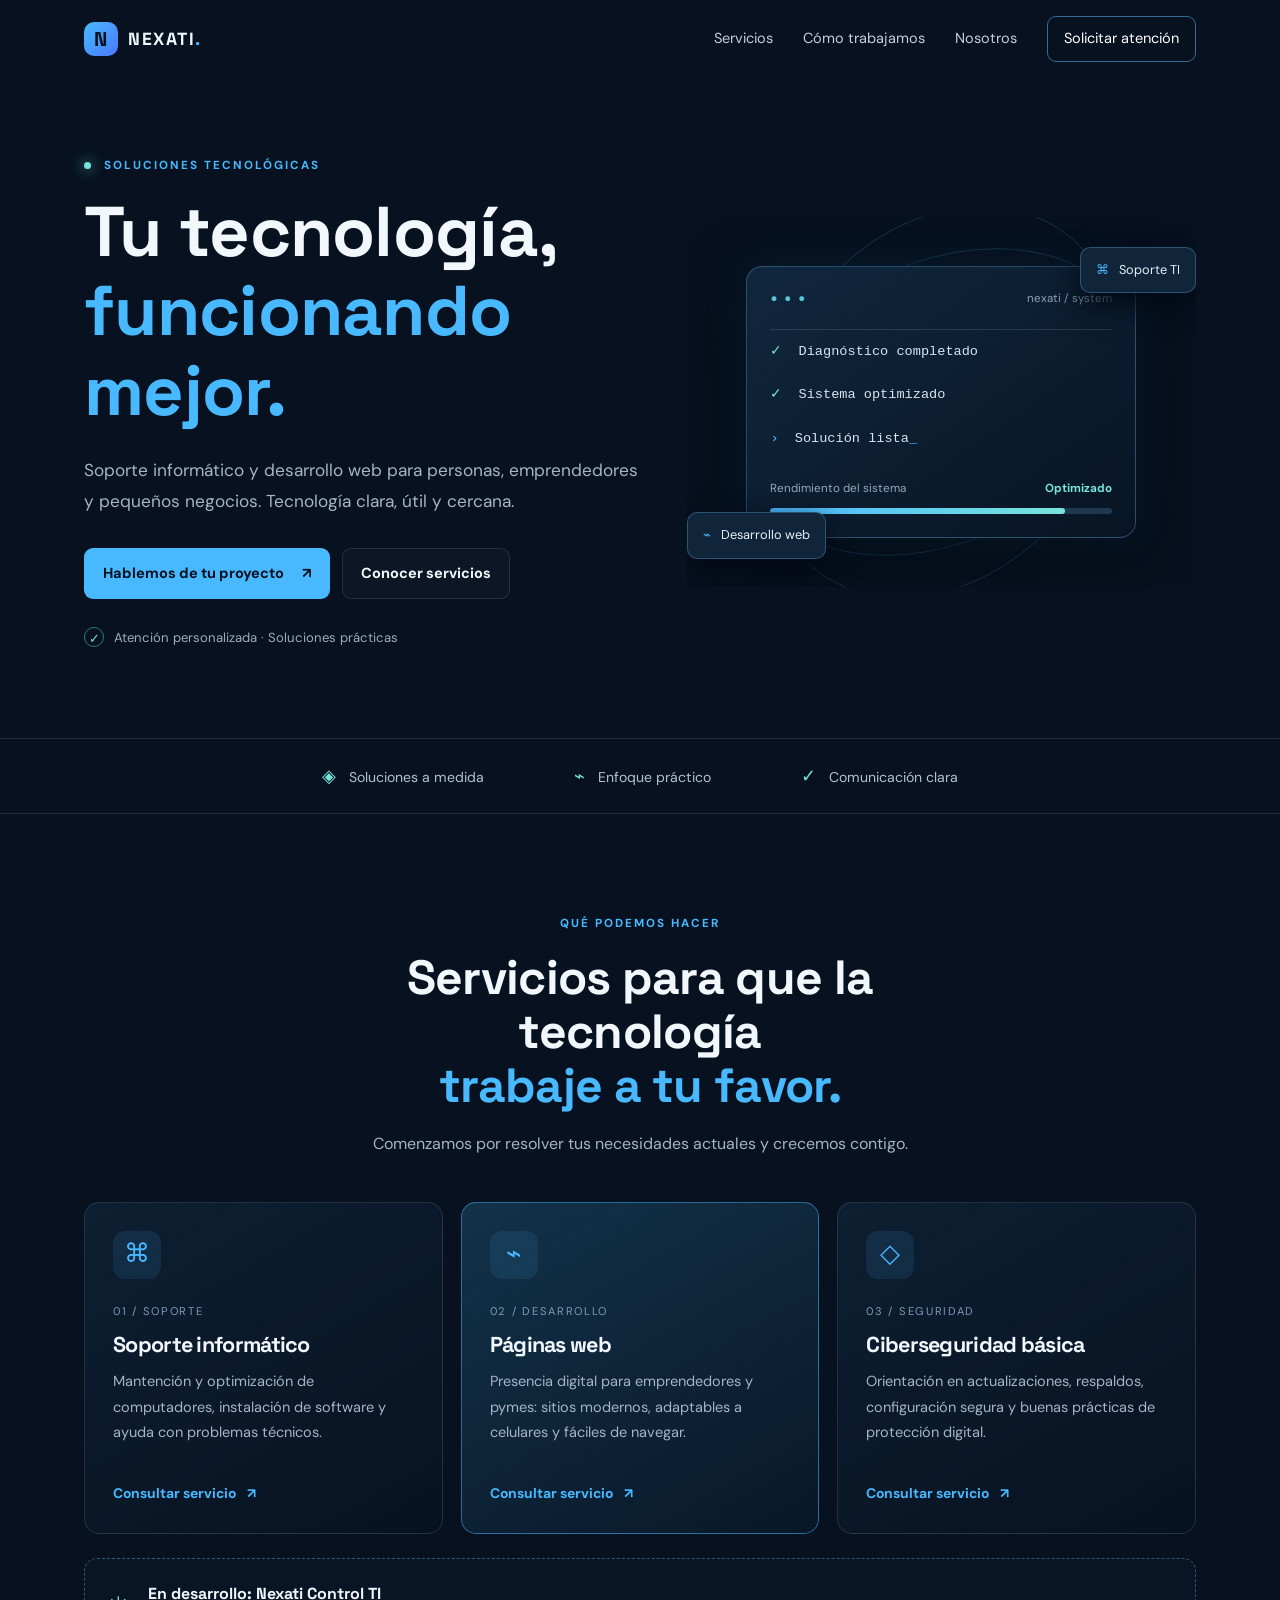
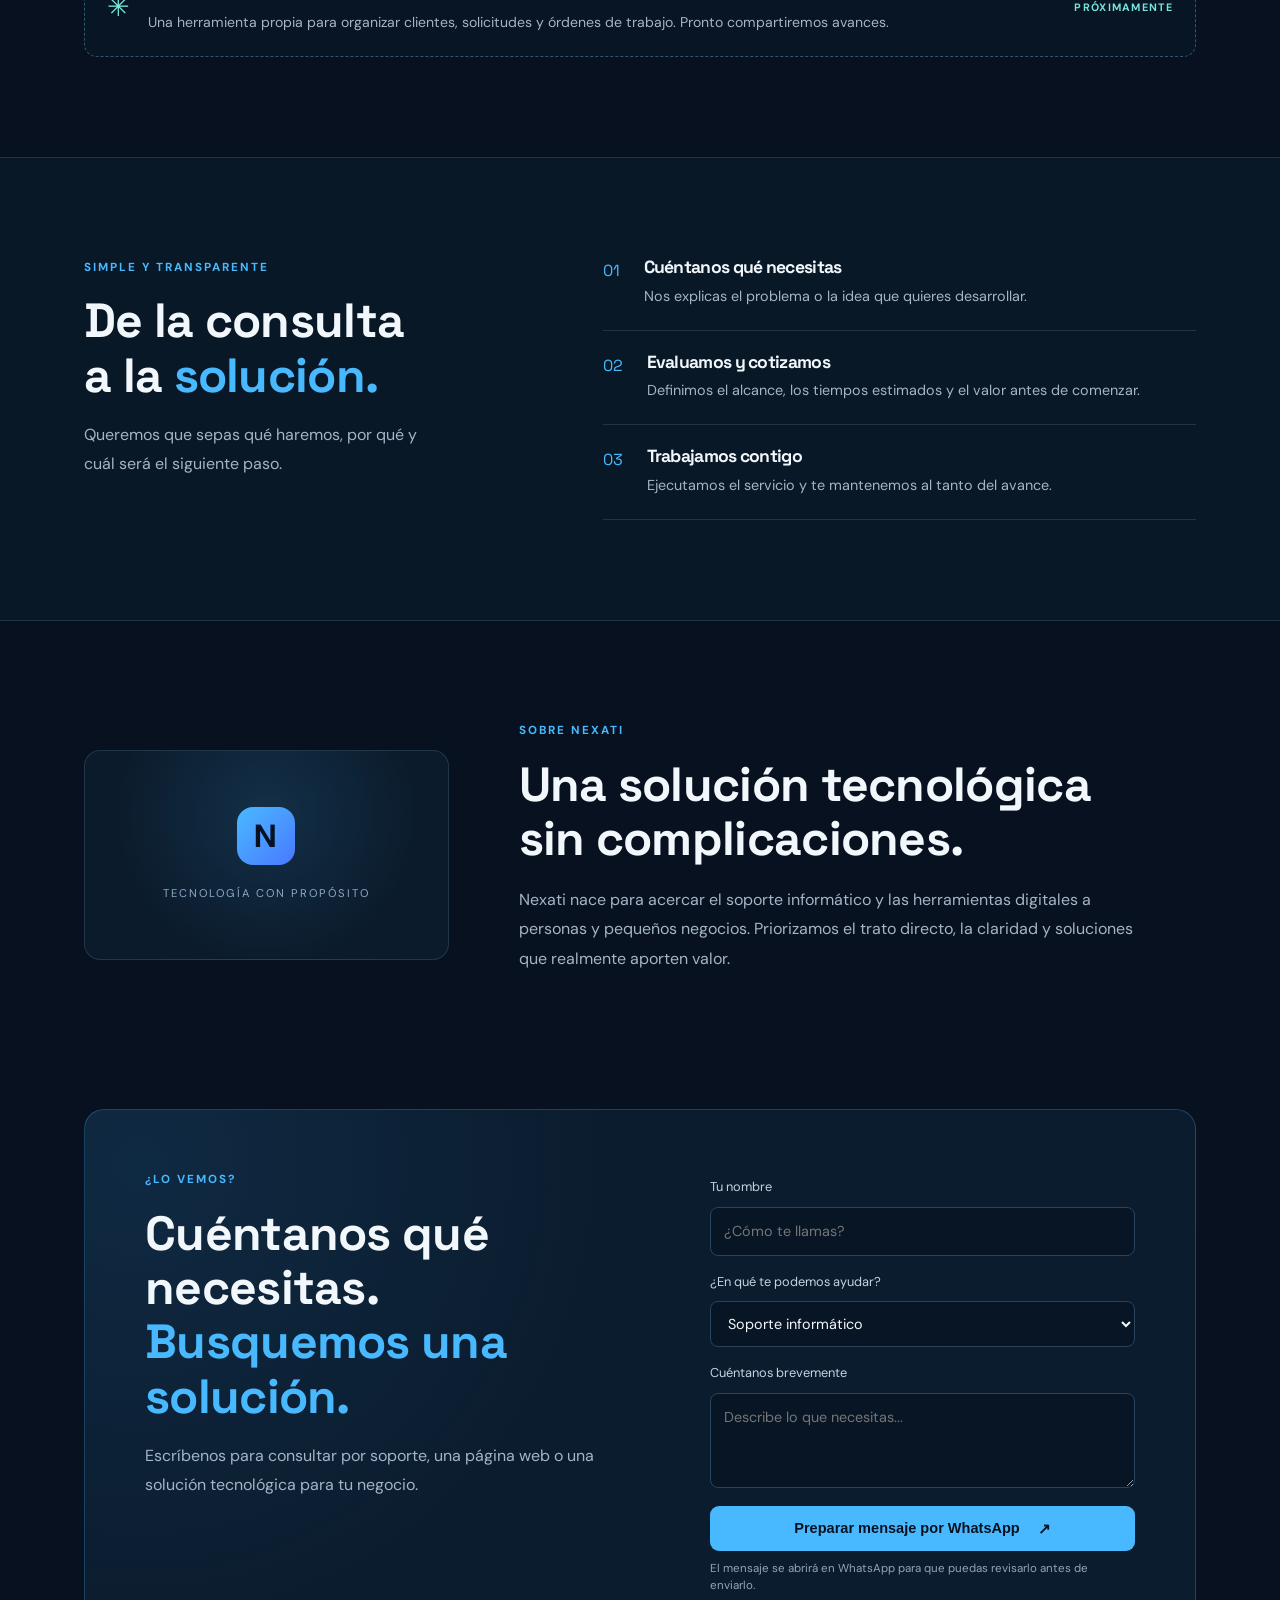
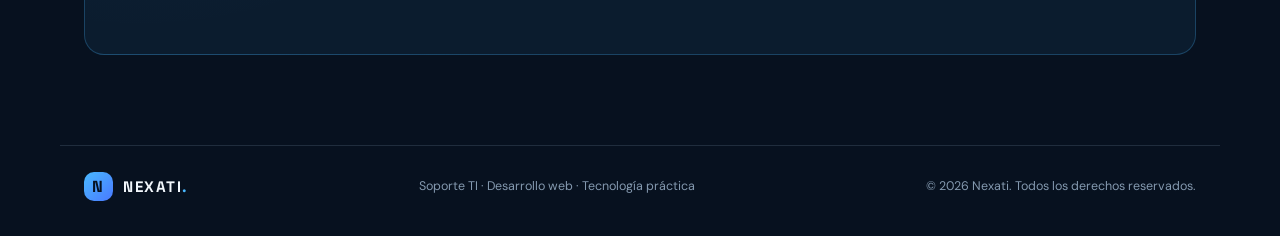
==== commit 9dc3c0f8: "Add files via upload" ====
--- a/index.html
+++ b/index.html
@@ -1,97 +1,124 @@
-<!doctype html>
+<!DOCTYPE html>
 <html lang="es">
 <head>
-  <meta charset="utf-8">
-  <meta name="viewport" content="width=device-width, initial-scale=1">
-  <meta name="theme-color" content="#071426">
-  <meta name="description" content="ISAR SIEPA Digital crea páginas web, aplicaciones web y software a medida para pymes y emprendimientos en Chile.">
-  <title>ISAR SIEPA Digital | Desarrollo web y software</title>
+  <meta charset="UTF-8">
+  <meta name="viewport" content="width=device-width, initial-scale=1.0">
+  <meta name="description" content="Nexati: sopor te informático, desarrollo web y soluciones tecnológicas para personas y pequeños negocios.">
+  <title>Nexati | Soporte TI y Desarrollo Web</title>
   <link rel="stylesheet" href="styles.css">
 </head>
 <body>
   <header class="site-header">
-    <a class="brand" href="#inicio" aria-label="ISAR SIEPA Digital, inicio">
-      <span class="brand-symbol" aria-hidden="true">IS</span>
-      <span class="brand-name">ISAR SIEPA<span> DIGITAL</span></span>
+    <a class="brand" href="#inicio" aria-label="Nexati, inicio">
+      <span class="brand-mark">N</span><span>NEXATI<span class="brand-dot">.</span></span>
     </a>
-    <button class="menu-toggle" id="menuToggle" aria-label="Abrir menú" aria-expanded="false" aria-controls="mainNav">☰</button>
-    <nav class="main-nav" id="mainNav">
+    <button class="menu-toggle" id="menuToggle" aria-label="Abrir menú" aria-expanded="false">☰</button>
+    <nav id="mainNav">
       <a href="#servicios">Servicios</a>
-      <a href="#proyectos">Proyectos</a>
       <a href="#proceso">Cómo trabajamos</a>
-      <a class="nav-cta" href="#contacto">Cotizar proyecto <span aria-hidden="true">↗</span></a>
+      <a href="#nosotros">Nosotros</a>
+      <a class="nav-cta" href="#contacto">Solicitar atención</a>
     </nav>
   </header>
 
   <main>
-    <section class="hero section-wrap" id="inicio">
-      <div class="hero-copy">
-        <p class="eyebrow"><span class="pulse-dot"></span> ESTUDIO DIGITAL INDEPENDIENTE · CHILE</p>
-        <h1>Ideas que se convierten en <span class="gradient-text">soluciones digitales.</span></h1>
-        <p class="hero-description">Diseñamos páginas web y desarrollamos software para pymes y emprendimientos que quieren crecer, trabajar mejor y llegar a más clientes.</p>
+    <section class="hero" id="inicio">
+      <div class="hero-content">
+        <p class="eyebrow"><span class="status-dot"></span> SOLUCIONES TECNOLÓGICAS</p>
+        <h1>Tu tecnología,<br><span>funcionando mejor.</span></h1>
+        <p class="hero-copy">Soporte informático y desarrollo web para personas, emprendedores y pequeños negocios. Tecnología clara, útil y cercana.</p>
         <div class="hero-actions">
-          <a class="button button-primary" href="#contacto">Hablemos de tu proyecto <span aria-hidden="true">→</span></a>
-          <a class="button button-ghost" href="#servicios">Conocer servicios</a>
+          <a class="button button-primary" href="#contacto">Hablemos de tu proyecto <span>↗</span></a>
+          <a class="button button-secondary" href="#servicios">Conocer servicios</a>
         </div>
-        <div class="hero-proof"><span class="proof-icon">⌘</span><span>Diseño moderno</span><i></i><span>Experiencia adaptable</span><i></i><span>Soluciones a medida</span></div>
+        <div class="hero-note"><span class="mini-shield">✓</span> Atención personalizada · Soluciones prácticas</div>
       </div>
-      <div class="hero-visual" aria-label="Ilustración decorativa de desarrollo de software">
+      <div class="hero-visual" aria-label="Panel gráfico tecnológico decorativo">
         <div class="orbit orbit-one"></div><div class="orbit orbit-two"></div>
-        <div class="code-window">
-          <div class="window-bar"><div class="window-dots"><b></b><b></b><b></b></div><span>isar-siepa.dev</span><span class="window-lock">⌑</span></div>
-          <div class="code-content">
-            <p><span class="code-muted">01</span> <span class="code-purple">const</span> <span class="code-blue">idea</span> = {</p>
-            <p class="indent"><span class="code-green">objetivo</span>: <span class="code-yellow">"hacer crecer tu negocio"</span>,</p>
-            <p class="indent"><span class="code-green">diseño</span>: <span class="code-yellow">"claro y moderno"</span>,</p>
-            <p class="indent"><span class="code-green">tecnologia</span>: <span class="code-yellow">"a tu medida"</span></p>
-            <p>};</p>
-            <p class="code-run"><span>✓</span> Proyecto listo para comenzar</p>
-          </div>
-          <div class="visual-footer"><span class="visual-chip"><b>⌘</b> WEB</span><span class="visual-chip"><b>◇</b> SOFTWARE</span><span class="visual-chip"><b>↗</b> APPS</span></div>
+        <div class="tech-card">
+          <div class="tech-card-top"><span class="window-dots">● ● ●</span><span>nexati / system</span></div>
+          <div class="terminal-line"><span class="terminal-green">✓</span> Diagnóstico completado</div>
+          <div class="terminal-line"><span class="terminal-green">✓</span> Sistema optimizado</div>
+          <div class="terminal-line"><span class="terminal-blue">›</span> Solución lista<span class="cursor">_</span></div>
+          <div class="progress-label"><span>Rendimiento del sistema</span><b>Optimizado</b></div>
+          <div class="progress-track"><span></span></div>
         </div>
-        <div class="floating-badge badge-top"><span>✦</span><div><b>Diseño responsive</b><small>Se adapta a cada pantalla</small></div></div>
-        <div class="floating-badge badge-bottom"><span class="badge-check">✓</span><div><b>Hecho para tu negocio</b><small>Tu idea, nuestro próximo proyecto</small></div></div>
+        <div class="floating-chip chip-top"><span>⌘</span> Soporte TI</div>
+        <div class="floating-chip chip-bottom"><span>⌁</span> Desarrollo web</div>
       </div>
     </section>
 
-    <section class="services section-wrap" id="servicios">
-      <div class="section-heading"><p class="eyebrow">LO QUE HACEMOS</p><h2>Tecnología con un propósito.</h2><p>Soluciones digitales prácticas, pensadas para las necesidades reales de tu negocio.</p></div>
+    <section class="trust-strip" aria-label="Características">
+      <div><span class="strip-icon">◈</span> Soluciones a medida</div>
+      <div><span class="strip-icon">⌁</span> Enfoque práctico</div>
+      <div><span class="strip-icon">✓</span> Comunicación clara</div>
+    </section>
+
+    <section class="section services-section" id="servicios">
+      <div class="section-heading">
+        <p class="eyebrow">QUÉ PODEMOS HACER</p>
+        <h2>Servicios para que la tecnología<br><span>trabaje a tu favor.</span></h2>
+        <p>Comenzamos por resolver tus necesidades actuales y crecemos contigo.</p>
+      </div>
       <div class="service-grid">
-        <article class="service-card"><div class="service-icon">⌘</div><p class="card-number">01 / WEB</p><h3>Desarrollo web</h3><p>Páginas profesionales que presentan tu negocio, explican tus servicios y ayudan a convertir visitas en oportunidades.</p><ul><li>Sitios corporativos</li><li>Landing pages</li><li>Diseño adaptable a celulares</li></ul><a href="#contacto" class="text-link" data-service="Desarrollo web">Cotizar una web <span>→</span></a></article>
-        <article class="service-card service-card-featured"><div class="featured-label">A TU MEDIDA</div><div class="service-icon">{ }</div><p class="card-number">02 / SOFTWARE</p><h3>Software personalizado</h3><p>Herramientas digitales para simplificar procesos, organizar información y reducir tareas repetitivas.</p><ul><li>Formularios y automatización</li><li>Paneles administrativos</li><li>Gestión de datos</li></ul><a href="#contacto" class="text-link" data-service="Software personalizado">Conversar una idea <span>→</span></a></article>
-        <article class="service-card"><div class="service-icon">▣</div><p class="card-number">03 / APLICACIONES</p><h3>Aplicaciones web</h3><p>Sistemas accesibles desde el navegador para que tus clientes o tu equipo trabajen desde distintos dispositivos.</p><ul><li>Reservas y solicitudes</li><li>Portales de clientes</li><li>Prototipos funcionales</li></ul><a href="#contacto" class="text-link" data-service="Aplicaciones web">Desarrollar una app <span>→</span></a></article>
+        <article class="service-card">
+          <div class="service-icon">⌘</div><p class="service-number">01 / SOPORTE</p>
+          <h3>Soporte informático</h3>
+          <p>Mantención y optimización de computadores, instalación de software y ayuda con problemas técnicos.</p>
+          <a href="#contacto" class="service-link" data-service="Soporte informático">Consultar servicio <span>↗</span></a>
+        </article>
+        <article class="service-card featured">
+          <div class="service-icon">⌁</div><p class="service-number">02 / DESARROLLO</p>
+          <h3>Páginas web</h3>
+          <p>Presencia digital para emprendedores y pymes: sitios modernos, adaptables a celulares y fáciles de navegar.</p>
+          <a href="#contacto" class="service-link" data-service="Desarrollo de páginas web">Consultar servicio <span>↗</span></a>
+        </article>
+        <article class="service-card">
+          <div class="service-icon">◇</div><p class="service-number">03 / SEGURIDAD</p>
+          <h3>Ciberseguridad básica</h3>
+          <p>Orientación en actualizaciones, respaldos, configuración segura y buenas prácticas de protección digital.</p>
+          <a href="#contacto" class="service-link" data-service="Ciberseguridad básica">Consultar servicio <span>↗</span></a>
+        </article>
+      </div>
+      <div class="coming-soon"><span class="coming-icon">✳</span><div><b>En desarrollo: Nexati Control TI</b><p>Una herramienta propia para organizar clientes, solicitudes y órdenes de trabajo. Pronto compartiremos avances.</p></div><span class="coming-tag">PRÓXIMAMENTE</span></div>
+    </section>
+
+    <section class="process-section" id="proceso">
+      <div class="section process-layout">
+        <div class="process-intro"><p class="eyebrow">SIMPLE Y TRANSPARENTE</p><h2>De la consulta<br>a la <span>solución.</span></h2><p>Queremos que sepas qué haremos, por qué y cuál será el siguiente paso.</p></div>
+        <div class="process-steps">
+          <div class="process-step"><span>01</span><div><h3>Cuéntanos qué necesitas</h3><p>Nos explicas el problema o la idea que quieres desarrollar.</p></div></div>
+          <div class="process-step"><span>02</span><div><h3>Evaluamos y cotizamos</h3><p>Definimos el alcance, los tiempos estimados y el valor antes de comenzar.</p></div></div>
+          <div class="process-step"><span>03</span><div><h3>Trabajamos contigo</h3><p>Ejecutamos el servicio y te mantenemos al tanto del avance.</p></div></div>
+        </div>
       </div>
     </section>
 
-    <section class="projects section-wrap" id="proyectos">
-      <div class="section-heading section-heading-row"><div><p class="eyebrow">PORTAFOLIO</p><h2>Ideas en construcción.</h2></div><p>Estos ejemplos ilustran el tipo de soluciones que podemos desarrollar. Los proyectos demostrativos se identificarán como tales.</p></div>
-      <div class="project-grid">
-        <article class="project-card project-blue"><div class="project-art art-web"><div class="mini-browser"><div class="mini-browser-bar"><b></b><b></b><b></b></div><div class="mini-hero"><span></span><span></span><i></i></div><div class="mini-cards"><b></b><b></b><b></b></div></div></div><div class="project-info"><span class="project-type">DEMO · DESARROLLO WEB</span><h3>Web para emprendimiento</h3><p>Una presencia digital clara para presentar servicios y recibir consultas.</p></div></article>
-        <article class="project-card project-violet"><div class="project-art art-dashboard"><div class="dash-ui"><div class="dash-side"></div><div class="dash-main"><span></span><span></span><div class="dash-chart"></div><div class="dash-rows"><b></b><b></b><b></b></div></div></div></div><div class="project-info"><span class="project-type">DEMO · SOFTWARE</span><h3>Panel de gestión</h3><p>Una interfaz de ejemplo para organizar datos y revisar información clave.</p></div></article>
-        <article class="project-card project-cyan"><div class="project-art art-app"><div class="phone-ui"><div class="phone-notch"></div><span></span><span></span><div class="phone-button"></div><div class="phone-list"><b></b><b></b><b></b></div></div></div><div class="project-info"><span class="project-type">DEMO · APLICACIÓN WEB</span><h3>Portal de solicitudes</h3><p>Un punto de partida para recibir solicitudes y hacer seguimiento a procesos.</p></div></article>
-      </div>
+    <section class="section about-section" id="nosotros">
+      <div class="about-badge"><span class="brand-mark">N</span><span>TECNOLOGÍA CON PROPÓSITO</span></div>
+      <div><p class="eyebrow">SOBRE NEXATI</p><h2>Una solución tecnológica<br>sin complicaciones.</h2><p>Nexati nace para acercar el soporte informático y las herramientas digitales a personas y pequeños negocios. Priorizamos el trato directo, la claridad y soluciones que realmente aporten valor.</p></div>
     </section>
 
-    <section class="process section-wrap" id="proceso">
-      <div class="section-heading"><p class="eyebrow">CÓMO TRABAJAMOS</p><h2>De la idea al siguiente paso.</h2><p>Un proceso claro para que sepas qué estamos construyendo y por qué.</p></div>
-      <div class="process-grid"><article><span>01</span><h3>Nos cuentas</h3><p>Conversamos sobre tu negocio, tus objetivos y el problema que quieres resolver.</p></article><article><span>02</span><h3>Definimos</h3><p>Acordamos alcance, funcionalidades, plazos y presupuesto antes de comenzar.</p></article><article><span>03</span><h3>Construimos</h3><p>Desarrollamos una solución y revisamos contigo los avances.</p></article><article><span>04</span><h3>Publicamos</h3><p>Probamos el resultado y coordinamos la entrega y los próximos pasos.</p></article></div>
-    </section>
-
-    <section class="contact section-wrap" id="contacto">
-      <div class="contact-panel"><div class="contact-copy"><p class="eyebrow">HAGAMOS ALGO BUENO</p><h2>Cuéntanos tu idea.<br><span class="gradient-text">La llevamos a digital.</span></h2><p>Cuéntanos brevemente qué necesitas. Podemos conversar sobre una página web, un sistema o una aplicación para tu negocio.</p><div class="contact-note"><span>✦</span> Sin compromiso: primero entendemos tu proyecto.</div></div>
-        <form id="contactForm" class="contact-form">
-          <label for="name">Tu nombre</label><input id="name" name="name" type="text" placeholder="Nombre y apellido" required>
-          <label for="business">Nombre del negocio <span>(opcional)</span></label><input id="business" name="business" type="text" placeholder="Tu emprendimiento o empresa">
-          <label for="service">¿Qué necesitas?</label><select id="service" name="service" required><option value="">Selecciona un servicio</option><option>Desarrollo web</option><option>Software personalizado</option><option>Aplicaciones web</option><option>Necesito orientación</option></select>
-          <label for="details">Cuéntanos un poco más</label><textarea id="details" name="details" rows="3" placeholder="¿Qué te gustaría crear?" required></textarea>
-          <button class="button button-primary submit-button" type="submit">Preparar consulta por WhatsApp <span>↗</span></button>
-          <p class="form-help" id="formHelp">El botón abrirá WhatsApp con tu mensaje listo para enviar cuando configures tu número comercial.</p>
+    <section class="contact-section" id="contacto">
+      <div class="contact-panel">
+        <div><p class="eyebrow">¿LO VEMOS?</p><h2>Cuéntanos qué necesitas.<br><span>Busquemos una solución.</span></h2><p>Escríbenos para consultar por soporte, una página web o una solución tecnológica para tu negocio.</p></div>
+        <form id="contactForm">
+          <label for="name">Tu nombre</label><input id="name" name="name" required placeholder="¿Cómo te llamas?">
+          <label for="service">¿En qué te podemos ayudar?</label>
+          <select id="service" name="service"><option>Soporte informático</option><option>Desarrollo de páginas web</option><option>Ciberseguridad básica</option><option>Nexati Control TI</option><option>Otra consulta</option></select>
+          <label for="message">Cuéntanos brevemente</label><textarea id="message" name="message" rows="3" required placeholder="Describe lo que necesitas..."></textarea>
+          <button class="button button-primary submit-button" type="submit">Preparar mensaje por WhatsApp <span>↗</span></button>
+          <small>El mensaje se abrirá en WhatsApp para que puedas revisarlo antes de enviarlo.</small>
         </form>
       </div>
     </section>
   </main>
 
-  <footer class="site-footer"><a class="brand footer-brand" href="#inicio"><span class="brand-symbol">IS</span><span class="brand-name">ISAR SIEPA<span> DIGITAL</span></span></a><p>Desarrollo web · Software · Aplicaciones web</p><a href="#inicio" class="back-top">Volver arriba ↑</a><small>© <span id="year"></span> ISAR SIEPA Digital. Todos los derechos reservados.</small></footer>
+  <footer class="site-footer">
+    <a class="brand" href="#inicio"><span class="brand-mark">N</span><span>NEXATI<span class="brand-dot">.</span></span></a>
+    <p>Soporte TI · Desarrollo web · Tecnología práctica</p>
+    <span>© <span id="year"></span> Nexati. Todos los derechos reservados.</span>
+  </footer>
   <script src="app.js"></script>
 </body>
 </html>
--- a/styles.css
+++ b/styles.css
@@ -1,5 +1,5 @@
 @import url('https://fonts.googleapis.com/css2?family=DM+Sans:wght@400;500;600;700&family=Space+Grotesk:wght@400;500;600;700&display=swap');
-:root{--bg:#050b16;--surface:#0b1526;--surface2:#0f1d32;--line:#1c2b42;--text:#edf4ff;--muted:#9babc2;--blue:#2f8cff;--cyan:#42d8ff;--purple:#a78bfa;--green:#65e6ba;--max:1160px}*{box-sizing:border-box}html{scroll-behavior:smooth;scroll-padding-top:90px}body{margin:0;background:var(--bg);color:var(--text);font-family:'DM Sans',sans-serif;line-height:1.6}a{color:inherit;text-decoration:none}button,input,textarea,select{font:inherit}.site-header{height:78px;position:sticky;top:0;z-index:20;display:flex;align-items:center;justify-content:space-between;padding:0 max(24px,calc((100vw - var(--max))/2));background:rgba(5,11,22,.88);border-bottom:1px solid rgba(143,170,205,.12);backdrop-filter:blur(18px)}.brand{display:flex;align-items:center;gap:11px;min-width:0}.brand-symbol{width:38px;height:38px;border:1px solid #328dff;border-radius:11px;display:grid;place-items:center;color:#fff;font-family:'Space Grotesk',sans-serif;font-weight:700;font-size:14px;background:linear-gradient(145deg,#153b70,#071426);box-shadow:0 0 24px #1478ff20}.brand-name{font-family:'Space Grotesk',sans-serif;font-weight:700;font-size:15px;letter-spacing:.035em;white-space:nowrap}.brand-name span{display:block;color:#56b8ff;font-size:10px;letter-spacing:.24em;margin-top:-4px}.main-nav{display:flex;align-items:center;gap:30px;color:#c0cce0;font-size:13px}.main-nav a:hover,.text-link:hover{color:#69c6ff}.nav-cta{border:1px solid #2e75c9;border-radius:8px;padding:10px 14px;color:#fff!important;background:#0d2442}.menu-toggle{display:none;background:transparent;border:1px solid var(--line);border-radius:8px;color:white;padding:7px 10px}.section-wrap{width:min(var(--max),calc(100% - 48px));margin:0 auto}.hero{min-height:650px;display:grid;grid-template-columns:1.04fr .96fr;gap:40px;align-items:center;padding-top:70px;padding-bottom:90px}.eyebrow{font-size:10px;letter-spacing:.19em;font-weight:700;color:#63baff;margin:0 0 18px}.pulse-dot{display:inline-block;width:7px;height:7px;border-radius:50%;background:#59e7b4;box-shadow:0 0 12px #59e7b4;margin-right:9px}.hero h1,.section-heading h2,.contact h2{font-family:'Space Grotesk',sans-serif;letter-spacing:-.055em;line-height:1.08}.hero h1{font-size:clamp(42px,5.1vw,68px);margin:0;max-width:650px}.gradient-text{background:linear-gradient(95deg,#4ca5ff 5%,#49d7f5 52%,#9c91ff 100%);color:transparent;background-clip:text;-webkit-background-clip:text}.hero-description{font-size:16px;color:var(--muted);max-width:550px;margin:24px 0 29px}.hero-actions{display:flex;gap:12px;flex-wrap:wrap}.button{min-height:47px;padding:0 17px;border-radius:9px;display:inline-flex;align-items:center;justify-content:center;gap:12px;font-weight:700;font-size:12px;border:1px solid transparent;cursor:pointer;transition:transform .2s,background .2s}.button:hover{transform:translateY(-2px)}.button-primary{color:white;background:linear-gradient(110deg,#176ee3,#258df5);box-shadow:0 9px 26px #1478ff24}.button-ghost{border-color:#2a3a53;color:#dbe7f8;background:#0a1424}.hero-proof{display:flex;align-items:center;gap:10px;flex-wrap:wrap;color:#8e9eb6;font-size:10px;margin-top:34px}.hero-proof i{width:3px;height:3px;border-radius:50%;background:#3c6da5}.proof-icon{color:#5dbbff;font-size:15px}.hero-visual{position:relative;min-height:440px;display:grid;place-items:center;isolation:isolate}.hero-visual:before{content:"";position:absolute;inset:8% 5%;z-index:-2;background:radial-gradient(ellipse,#1254a540 0%,#07142600 70%)}.orbit{position:absolute;border:1px solid #2677c82a;border-radius:50%;transform:rotate(-23deg)}.orbit-one{width:420px;height:260px}.orbit-two{width:500px;height:330px;transform:rotate(24deg);border-color:#6b78ff1e}.code-window{width:min(100%,430px);border:1px solid #294361;border-radius:14px;overflow:hidden;background:linear-gradient(140deg,#0d1c30,#07101d);box-shadow:0 28px 90px #0008,0 0 60px #1478ff12;transform:rotate(-2deg)}.window-bar{height:43px;border-bottom:1px solid #24364d;display:flex;align-items:center;padding:0 14px;gap:12px;color:#6e829e;font-size:10px}.window-dots{display:flex;gap:5px}.window-dots b{width:6px;height:6px;background:#e26d7d;border-radius:50%}.window-dots b:nth-child(2){background:#f2c56e}.window-dots b:nth-child(3){background:#5cd8a4}.window-lock{margin-left:auto;color:#6a8dbb}.code-content{padding:23px 22px 18px;font-family:ui-monospace,SFMono-Regular,Consolas,monospace;font-size:12px;color:#e4ecfb}.code-content p{margin:0 0 13px}.code-content .indent{padding-left:23px}.code-muted{color:#526983}.code-purple{color:#c4a3ff}.code-blue{color:#6ec7ff}.code-green{color:#73e6c0}.code-yellow{color:#f5d68b}.code-run{border-top:1px solid #20334b;padding-top:16px;margin-top:20px!important;color:#8fa5c1;font-size:10px}.code-run span{color:#61e0b1;margin-right:8px}.visual-footer{display:flex;gap:8px;padding:0 18px 17px}.visual-chip{padding:6px 9px;border:1px solid #273c58;border-radius:6px;color:#8ca9ca;font-size:8px;letter-spacing:.1em}.visual-chip b{color:#59b9ff;margin-right:4px}.floating-badge{position:absolute;display:flex;align-items:center;gap:10px;padding:12px 14px;border:1px solid #28405f;border-radius:10px;background:#0a1728ee;box-shadow:0 15px 45px #0005;backdrop-filter:blur(8px)}.floating-badge>span{width:29px;height:29px;display:grid;place-items:center;background:#123a61;border-radius:8px;color:#68c4ff}.floating-badge b,.floating-badge small{display:block}.floating-badge b{font-size:10px}.floating-badge small{font-size:9px;color:#8fa3bf;margin-top:2px}.badge-top{top:37px;right:-8px}.badge-bottom{bottom:33px;left:-13px}.floating-badge .badge-check{background:#123d39;color:#66e7bd}.services,.projects,.process{padding-top:82px;padding-bottom:82px;border-top:1px solid #16253a}.section-heading{max-width:650px;margin-bottom:35px}.section-heading h2,.contact h2{font-size:clamp(32px,4vw,46px);margin:0 0 14px}.section-heading>p:not(.eyebrow){margin:0;color:var(--muted);font-size:14px}.service-grid{display:grid;grid-template-columns:repeat(3,1fr);gap:15px}.service-card{position:relative;padding:26px 24px 24px;border:1px solid #203047;border-radius:13px;background:linear-gradient(150deg,#0c1728,#08111f);min-height:355px}.service-card-featured{border-color:#2464a7;background:linear-gradient(150deg,#0d2340,#091322);box-shadow:inset 0 1px #55b9ff17}.service-icon{width:44px;height:44px;display:grid;place-items:center;border:1px solid #23558a;border-radius:11px;background:#0e2a4b;color:#65bdff;font-family:'Space Grotesk',sans-serif;font-size:21px;margin-bottom:22px}.card-number,.project-type{font-size:9px;letter-spacing:.15em;color:#69baff;font-weight:700}.service-card h3,.project-info h3,.process-grid h3{font-family:'Space Grotesk',sans-serif;font-size:20px;margin:8px 0 10px;letter-spacing:-.025em}.service-card>p:not(.card-number){font-size:12px;color:#9eafc5;margin:0 0 14px}.service-card ul{list-style:none;padding:0;margin:0 0 20px;color:#b6c6da;font-size:11px}.service-card li{margin:7px 0}.service-card li:before{content:'✓';color:#60d9b5;margin-right:8px}.text-link{font-size:11px;font-weight:700;color:#8ccfff}.text-link span{margin-left:7px}.featured-label{position:absolute;right:18px;top:18px;color:#8bcaff;font-size:8px;letter-spacing:.12em}.section-heading-row{max-width:none;display:flex;align-items:end;justify-content:space-between;gap:35px}.section-heading-row>p{max-width:360px!important;margin-bottom:5px!important}.project-grid{display:grid;grid-template-columns:repeat(3,1fr);gap:16px}.project-card{overflow:hidden;border:1px solid #1d2d44;border-radius:13px;background:#0a1423}.project-art{height:190px;display:grid;place-items:center;overflow:hidden;position:relative}.project-blue .project-art{background:radial-gradient(ellipse at 50% 100%,#1359a0,#0a1b32 65%)}.project-violet .project-art{background:radial-gradient(ellipse at 50% 100%,#483b96,#10172c 70%)}.project-cyan .project-art{background:radial-gradient(ellipse at 50% 100%,#126c85,#0a1a2b 70%)}.mini-browser{width:72%;height:130px;border:1px solid #4d87bf;border-radius:7px;background:#0b1a2d;box-shadow:0 15px 35px #0005;transform:perspective(450px) rotateY(-8deg) rotateX(3deg)}.mini-browser-bar{height:17px;border-bottom:1px solid #234563;display:flex;gap:4px;align-items:center;padding-left:7px}.mini-browser-bar b{width:4px;height:4px;border-radius:50%;background:#4a8fca}.mini-hero{margin:13px 12px 10px}.mini-hero span{display:block;height:5px;width:70%;background:#8ac9ff;border-radius:5px;margin-bottom:5px}.mini-hero span:nth-child(2){width:48%;background:#437eb8}.mini-hero i{display:block;height:12px;width:42px;border-radius:4px;background:#2c8df1;margin-top:9px}.mini-cards{display:flex;gap:7px;margin:0 12px}.mini-cards b{height:26px;flex:1;border:1px solid #285078;border-radius:3px;background:#132e4b}.dash-ui{width:76%;height:135px;display:flex;border:1px solid #6c64b9;border-radius:7px;background:#11172d;box-shadow:0 15px 35px #0005;transform:rotate(2deg)}.dash-side{width:25%;border-right:1px solid #39375f;background:#211e43}.dash-main{flex:1;padding:12px}.dash-main>span{display:inline-block;width:38%;height:16px;border-radius:3px;background:#34325f;margin:0 5px 8px 0}.dash-chart{height:36px;border-radius:4px;background:linear-gradient(160deg,#6c64bf40,#22274b);border-bottom:2px solid #a89aff;clip-path:polygon(0 70%,18% 45%,33% 60%,49% 20%,64% 48%,80% 15%,100% 35%,100% 100%,0 100%)}.dash-rows{display:flex;gap:5px;margin-top:7px}.dash-rows b{height:10px;flex:1;background:#292b50;border-radius:2px}.phone-ui{width:75px;height:145px;border:2px solid #5acde2;border-radius:13px;background:#0c2435;padding:20px 9px 8px;position:relative;box-shadow:0 12px 35px #0006;transform:rotate(-7deg)}.phone-notch{position:absolute;top:5px;left:27px;width:19px;height:4px;background:#397d91;border-radius:5px}.phone-ui>span{display:block;height:5px;width:90%;border-radius:5px;background:#70d9e8;margin:5px 0}.phone-ui>span:nth-child(3){width:60%;background:#328da7}.phone-button{height:16px;width:45px;background:#258fb4;border-radius:4px;margin:12px 0}.phone-list b{display:block;height:13px;background:#16465b;border:1px solid #236f89;border-radius:3px;margin-top:5px}.project-info{padding:19px 19px 22px}.project-info h3{font-size:17px;margin:7px 0}.project-info p{font-size:11px;color:#9eafc5;margin:0}.process-grid{display:grid;grid-template-columns:repeat(4,1fr);gap:16px}.process-grid article{border-top:1px solid #28435f;padding-top:19px}.process-grid article>span{font-family:'Space Grotesk',sans-serif;color:#56b6ff;font-size:12px}.process-grid h3{font-size:17px;margin:12px 0 8px}.process-grid p{font-size:12px;color:#9eafc5;margin:0}.contact{padding-top:45px;padding-bottom:90px}.contact-panel{display:grid;grid-template-columns:1fr .85fr;gap:60px;padding:clamp(25px,5vw,58px);border:1px solid #23446b;border-radius:17px;background:radial-gradient(ellipse at 10% 0%,#12345b 0%,#0b1729 55%,#091220 100%)}.contact-copy{align-self:center}.contact-copy>p:not(.eyebrow){max-width:440px;color:#a9b9ce;font-size:13px}.contact h2{font-size:clamp(32px,4vw,48px)}.contact-note{display:flex;align-items:center;gap:9px;margin-top:26px;color:#9eafc5;font-size:11px}.contact-note span{color:#6ec8ff}.contact-form{display:flex;flex-direction:column;gap:8px}.contact-form label{font-size:11px;color:#d8e4f5;font-weight:600;margin-top:5px}.contact-form label span{color:#788da9;font-weight:400}.contact-form input,.contact-form select,.contact-form textarea{width:100%;color:#eaf3ff;background:#07111f;border:1px solid #293d57;border-radius:7px;padding:11px 12px;font-size:12px;outline:none}.contact-form input:focus,.contact-form select:focus,.contact-form textarea:focus{border-color:#4b9ef5;box-shadow:0 0 0 3px #318cff18}.contact-form input::placeholder,.contact-form textarea::placeholder{color:#657b98}.contact-form select{color:#b4c5dc}.contact-form select option{background:#0b1526}.contact-form textarea{resize:vertical}.submit-button{width:100%;margin-top:8px}.form-help{font-size:9px;line-height:1.5;color:#8499b4;margin:2px 0 0}.site-footer{width:min(var(--max),calc(100% - 48px));margin:0 auto;border-top:1px solid #1a293e;padding:25px 0 28px;display:grid;grid-template-columns:1fr 1fr auto;align-items:center;gap:10px}.footer-brand .brand-symbol{width:31px;height:31px;font-size:11px}.footer-brand .brand-name{font-size:12px}.footer-brand .brand-name span{font-size:8px}.site-footer>p{font-size:10px;color:#8396b0}.back-top{font-size:10px;color:#a9c9eb}.site-footer>small{grid-column:1/-1;color:#637792;font-size:9px;margin-top:8px}
-@media(max-width:900px){.hero{grid-template-columns:1fr;gap:20px;padding-top:65px}.hero-copy{max-width:740px}.hero-visual{min-height:390px}.service-grid,.project-grid{grid-template-columns:1fr 1fr}.service-card:last-child,.project-card:last-child{grid-column:span 2}.contact-panel{gap:30px}.main-nav{gap:17px}.hero-proof{max-width:500px}}
-@media(max-width:650px){.site-header{height:68px;padding:0 18px}.brand-name{font-size:12px}.brand-name span{font-size:8px}.brand-symbol{width:34px;height:34px}.menu-toggle{display:block}.main-nav{display:none;position:absolute;left:12px;right:12px;top:62px;padding:16px;border:1px solid #233953;border-radius:12px;background:#081321;box-shadow:0 20px 40px #0008;align-items:stretch;flex-direction:column;gap:5px}.main-nav.open{display:flex}.main-nav a{padding:10px}.nav-cta{text-align:center}.section-wrap{width:calc(100% - 36px)}.hero{padding-top:53px;padding-bottom:58px;min-height:0}.hero h1{font-size:43px}.hero-description{font-size:14px}.hero-actions{flex-direction:column;align-items:stretch}.hero-proof{font-size:9px;gap:7px}.hero-visual{min-height:320px}.code-window{width:94%}.code-content{font-size:10px;padding:18px 14px 14px}.badge-top{right:-2px;top:9px}.badge-bottom{left:-2px;bottom:10px}.floating-badge{padding:9px}.floating-badge b{font-size:9px}.floating-badge small{font-size:8px}.floating-badge>span{width:25px;height:25px}.orbit-one{width:300px;height:200px}.orbit-two{width:330px;height:240px}.services,.projects,.process{padding-top:58px;padding-bottom:58px}.section-heading h2,.contact h2{font-size:34px}.section-heading-row{display:block}.section-heading-row>p{margin-top:12px!important}.service-grid,.project-grid{grid-template-columns:1fr}.service-card:last-child,.project-card:last-child{grid-column:auto}.service-card{min-height:0}.project-art{height:180px}.process-grid{grid-template-columns:1fr 1fr;row-gap:25px}.contact{padding-top:25px;padding-bottom:60px}.contact-panel{grid-template-columns:1fr;gap:25px;padding:24px 18px}.contact h2{font-size:36px}.site-footer{width:calc(100% - 36px);grid-template-columns:1fr auto}.site-footer>p{grid-column:1/-1;grid-row:2;margin:0}.back-top{grid-column:2;grid-row:1}.site-footer>small{grid-row:3}.button{font-size:11px}}
-@media(prefers-reduced-motion:reduce){html{scroll-behavior:auto}*,*:before,*:after{transition:none!important}}
+:root{--bg:#07111f;--panel:#0c1b2d;--panel2:#10243a;--text:#f2f7fc;--muted:#a5b4c7;--blue:#49b9ff;--cyan:#78e4dc;--line:rgba(180,211,240,.14);--max:1160px}
+*{box-sizing:border-box}html{scroll-behavior:smooth;scroll-padding-top:90px}body{margin:0;background:var(--bg);color:var(--text);font-family:'DM Sans',sans-serif;line-height:1.6}a{color:inherit;text-decoration:none}.site-header{height:78px;display:flex;align-items:center;justify-content:space-between;max-width:var(--max);padding:0 24px;margin:auto}.brand{display:inline-flex;align-items:center;gap:10px;font-family:'Space Grotesk',sans-serif;font-weight:700;letter-spacing:1.5px;font-size:1.1rem}.brand-mark{width:34px;height:34px;display:grid;place-items:center;border-radius:10px;background:linear-gradient(135deg,var(--blue),#4979ff);color:#061222;font-size:1.25rem;font-weight:700}.brand-dot{color:var(--blue)}nav{display:flex;align-items:center;gap:30px;font-size:.91rem;color:#c3cfdd}nav a:hover{color:var(--blue)}.nav-cta{border:1px solid #356a92;padding:10px 16px;border-radius:9px;color:white}.menu-toggle{display:none;background:none;border:0;color:white;font-size:1.5rem}.hero{max-width:var(--max);margin:auto;padding:78px 24px 90px;display:grid;grid-template-columns:1.05fr .95fr;align-items:center;gap:40px;min-height:560px}.eyebrow{font-size:.73rem;letter-spacing:2px;font-weight:700;color:var(--blue);margin:0 0 18px}.status-dot{display:inline-block;width:7px;height:7px;border-radius:50%;background:var(--cyan);margin-right:8px;box-shadow:0 0 14px var(--cyan)}h1,h2,h3,p{margin-top:0}h1,h2,h3{font-family:'Space Grotesk',sans-serif;line-height:1.13;letter-spacing:-.7px}h1{font-size:clamp(2.8rem,5.5vw,4.65rem);margin-bottom:24px}h1 span,h2 span{color:var(--blue)}.hero-copy{font-size:1.08rem;color:var(--muted);max-width:570px;line-height:1.8}.hero-actions{display:flex;flex-wrap:wrap;gap:12px;margin-top:30px}.button{display:inline-flex;align-items:center;justify-content:center;gap:18px;padding:13px 18px;border-radius:9px;font-weight:700;font-size:.91rem;border:1px solid transparent;cursor:pointer;transition:transform .2s,background .2s}.button:hover{transform:translateY(-2px)}.button-primary{background:var(--blue);color:#061222}.button-primary:hover{background:#78ceff}.button-secondary{border-color:var(--line);color:var(--text);background:rgba(255,255,255,.025)}.hero-note{color:#9cacc0;font-size:.82rem;margin-top:28px;display:flex;gap:10px;align-items:center}.mini-shield{width:20px;height:20px;display:grid;place-items:center;border:1px solid #287d85;border-radius:50%;color:var(--cyan)}.hero-visual{height:370px;position:relative;display:grid;place-items:center;overflow:hidden}.orbit{position:absolute;border:1px solid rgba(73,185,255,.18);border-radius:50%;transform:rotate(-25deg)}.orbit-one{width:410px;height:280px}.orbit-two{width:330px;height:420px;transform:rotate(35deg)}.tech-card{position:relative;width:min(100%,390px);padding:23px;border:1px solid rgba(99,183,240,.32);border-radius:16px;background:linear-gradient(145deg,rgba(17,40,63,.97),rgba(8,21,36,.97));box-shadow:0 25px 80px rgba(0,0,0,.35),0 0 45px rgba(41,143,215,.1);z-index:1}.tech-card-top{display:flex;justify-content:space-between;gap:12px;padding-bottom:20px;border-bottom:1px solid var(--line);color:#8da3ba;font-size:.72rem}.window-dots{color:#58c7d8;letter-spacing:2px}.terminal-line{padding:11px 0;font-family:monospace;font-size:.85rem;color:#d7e5f2}.terminal-green{color:var(--cyan);margin-right:8px}.terminal-blue{color:var(--blue);margin-right:8px}.cursor{color:var(--blue);animation:blink 1s infinite}.progress-label{display:flex;justify-content:space-between;gap:10px;margin-top:18px;font-size:.73rem;color:#93a8bd}.progress-label b{color:var(--cyan)}.progress-track{height:6px;border-radius:9px;background:#20384f;margin-top:10px;overflow:hidden}.progress-track span{display:block;width:86%;height:100%;background:linear-gradient(90deg,var(--blue),var(--cyan));border-radius:9px}.floating-chip{position:absolute;z-index:2;padding:12px 15px;border:1px solid rgba(103,193,243,.3);border-radius:10px;background:#10253a;box-shadow:0 12px 30px #030914;color:#e5f1fa;font-size:.8rem}.floating-chip span{color:var(--blue);margin-right:7px}.chip-top{top:30px;right:0}.chip-bottom{bottom:28px;left:0}@keyframes blink{50%{opacity:0}}.trust-strip{border-block:1px solid var(--line);padding:23px 24px;display:flex;justify-content:center;gap:clamp(25px,7vw,100px);flex-wrap:wrap;color:#b3c2d3;font-size:.88rem}.strip-icon{color:var(--cyan);margin-right:9px;font-size:1.1rem}.section{max-width:var(--max);margin:auto;padding:100px 24px}.section-heading{text-align:center;max-width:700px;margin:0 auto 45px}.section-heading h2,.process-intro h2,.about-section h2,.contact-panel h2{font-size:clamp(2rem,4vw,3rem);margin-bottom:18px}.section-heading>p:last-child,.process-intro>p:last-child,.about-section>div:last-child>p:last-child{color:var(--muted)}.service-grid{display:grid;grid-template-columns:repeat(3,1fr);gap:18px}.service-card{padding:28px;border:1px solid var(--line);border-radius:15px;background:linear-gradient(150deg,rgba(15,35,55,.8),rgba(8,20,34,.6));min-height:330px;display:flex;flex-direction:column}.service-card.featured{border-color:rgba(73,185,255,.5);background:linear-gradient(150deg,rgba(21,54,79,.9),rgba(9,25,42,.8))}.service-icon{width:48px;height:48px;border-radius:12px;display:grid;place-items:center;background:rgba(73,185,255,.1);color:var(--blue);font-size:1.6rem;margin-bottom:24px}.service-number{font-size:.7rem;letter-spacing:1.7px;color:#7e9ab5;margin-bottom:12px}.service-card h3{font-size:1.35rem;margin-bottom:12px}.service-card>p:not(.service-number){font-size:.91rem;color:var(--muted);line-height:1.75}.service-link{margin-top:auto;padding-top:22px;color:var(--blue);font-size:.87rem;font-weight:700}.service-link span{margin-left:8px}.coming-soon{display:flex;align-items:center;gap:18px;margin-top:24px;padding:22px;border:1px dashed #315575;border-radius:13px;background:rgba(9,26,43,.6)}.coming-icon{font-size:1.7rem;color:var(--cyan)}.coming-soon b{font-family:'Space Grotesk',sans-serif}.coming-soon p{margin:5px 0 0;color:var(--muted);font-size:.88rem}.coming-tag{margin-left:auto;white-space:nowrap;color:var(--cyan);font-size:.67rem;letter-spacing:1.3px;font-weight:700}.process-section{background:#091827;border-block:1px solid var(--line)}.process-layout{display:grid;grid-template-columns:.85fr 1.15fr;gap:80px}.process-intro>p:last-child{max-width:360px;line-height:1.8}.process-steps{display:grid;gap:0}.process-step{display:flex;gap:24px;padding:22px 0;border-bottom:1px solid var(--line)}.process-step:first-child{padding-top:0}.process-step>span{font-family:'Space Grotesk',sans-serif;color:var(--blue);font-size:1rem}.process-step h3{font-size:1.1rem;margin-bottom:7px}.process-step p{color:var(--muted);font-size:.9rem;margin-bottom:0}.about-section{display:grid;grid-template-columns:.7fr 1.3fr;gap:70px;align-items:center}.about-badge{min-height:210px;border:1px solid var(--line);border-radius:16px;background:radial-gradient(circle at 50% 30%,rgba(73,185,255,.13),transparent 65%),#0b1b2c;display:flex;flex-direction:column;align-items:center;justify-content:center;gap:20px;color:#8daac5;font-size:.7rem;letter-spacing:2px}.about-badge .brand-mark{width:58px;height:58px;font-size:2rem;border-radius:16px}.about-section>div:last-child>p:last-child{line-height:1.85;max-width:620px}.contact-section{padding:20px 24px 90px;max-width:var(--max);margin:auto}.contact-panel{display:grid;grid-template-columns:1fr .85fr;gap:65px;padding:clamp(25px,5vw,60px);border:1px solid rgba(73,185,255,.25);border-radius:20px;background:radial-gradient(circle at 5% 10%,rgba(40,124,190,.14),transparent 40%),#0b1c2e}.contact-panel>div>p:not(.eyebrow){color:var(--muted);max-width:450px;line-height:1.8}.contact-panel form{display:flex;flex-direction:column;gap:9px}.contact-panel label{font-size:.8rem;color:#c5d4e3;margin-top:7px}.contact-panel input,.contact-panel select,.contact-panel textarea{width:100%;border:1px solid #29445e;border-radius:8px;padding:12px 13px;background:#071525;color:#f3f8fc;font:inherit;font-size:.9rem;outline:none}.contact-panel input:focus,.contact-panel select:focus,.contact-panel textarea:focus{border-color:var(--blue)}.contact-panel textarea{resize:vertical}.submit-button{margin-top:9px;width:100%}.contact-panel small{font-size:.72rem;color:#91a5ba;line-height:1.5}.site-footer{max-width:var(--max);margin:auto;padding:26px 24px 35px;border-top:1px solid var(--line);display:flex;align-items:center;justify-content:space-between;gap:20px;flex-wrap:wrap;color:#8499af;font-size:.78rem}.site-footer p{margin:0}.site-footer .brand{color:var(--text);font-size:.95rem}.site-footer .brand-mark{width:29px;height:29px;font-size:1rem}
+@media(max-width:800px){.site-header{height:70px}.menu-toggle{display:block}nav{display:none;position:absolute;z-index:10;top:70px;left:16px;right:16px;padding:20px;background:#0d2034;border:1px solid var(--line);border-radius:12px;flex-direction:column;align-items:stretch;gap:18px}nav.open{display:flex}.nav-cta{text-align:center}.hero{grid-template-columns:1fr;padding-top:55px;gap:20px}.hero-visual{height:330px}.service-grid{grid-template-columns:1fr}.service-card{min-height:unset}.service-link{padding-top:12px}.process-layout,.about-section,.contact-panel{grid-template-columns:1fr;gap:35px}.about-badge{min-height:170px}.contact-section{padding-bottom:55px}.coming-soon{align-items:flex-start}.coming-tag{white-space:normal;text-align:right}.trust-strip{gap:18px 30px}.section{padding-block:70px}}
+@media(max-width:460px){.hero{padding-inline:20px}.hero-actions{flex-direction:column;align-items:stretch}.hero-visual{height:290px}.tech-card{padding:17px}.chip-top{right:0;top:10px}.chip-bottom{left:0;bottom:10px}.floating-chip{font-size:.72rem;padding:9px 11px}.section{padding-inline:20px}.coming-soon{flex-wrap:wrap}.coming-tag{margin-left:36px}.contact-section{padding-inline:14px}.contact-panel{padding:24px 19px}.site-footer{align-items:flex-start;flex-direction:column;gap:12px}}
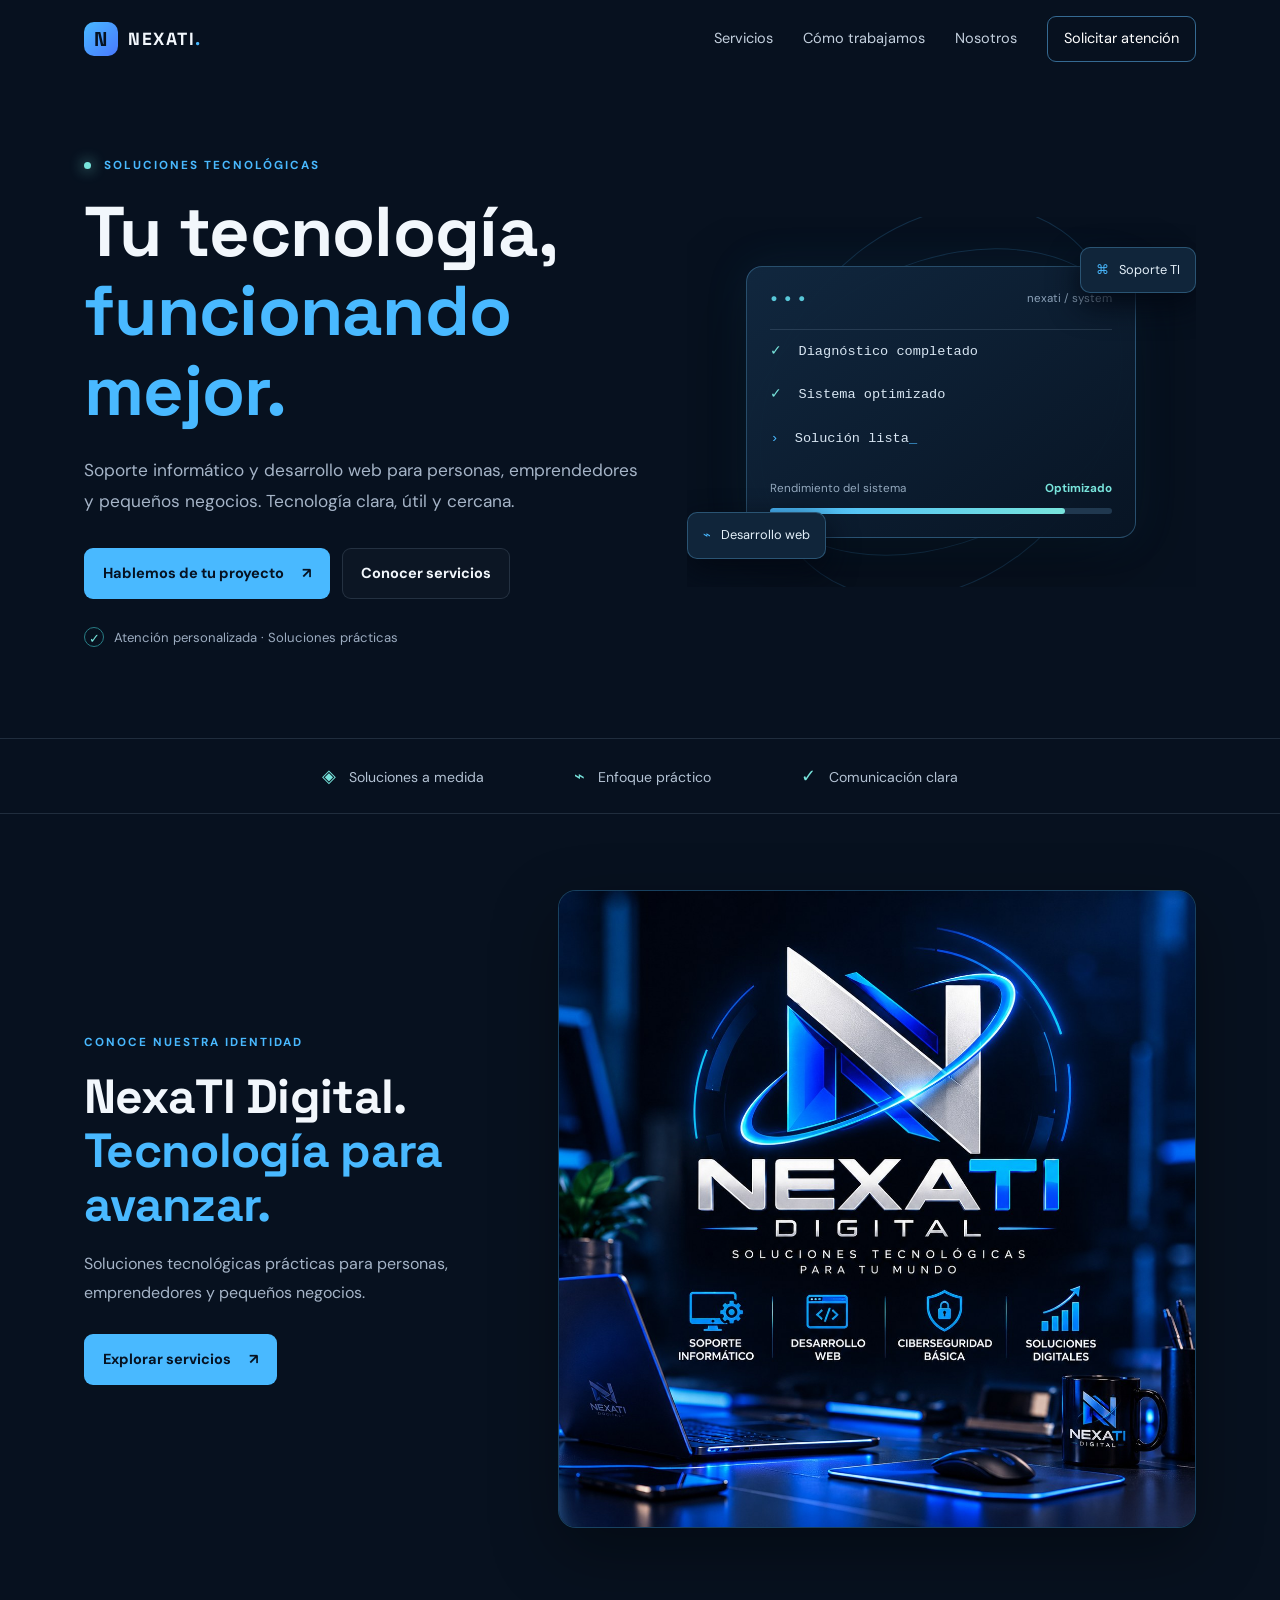
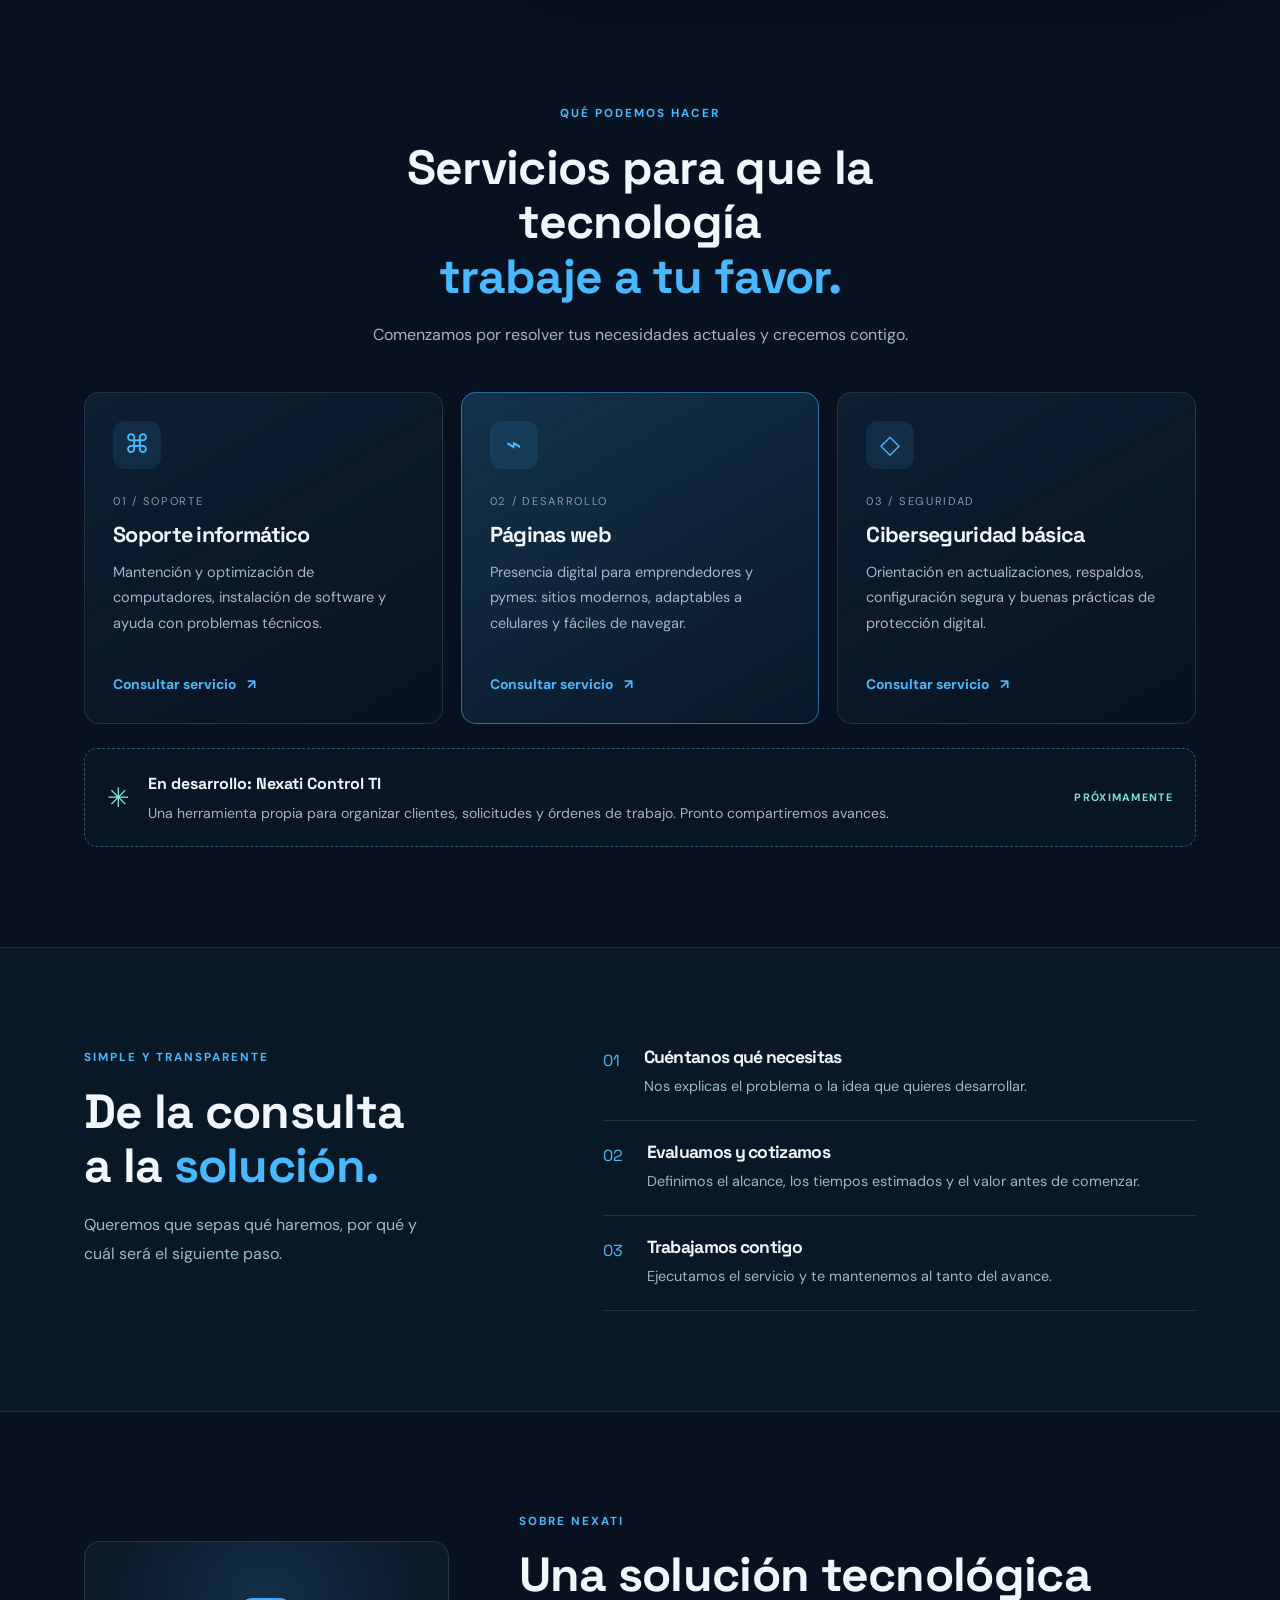
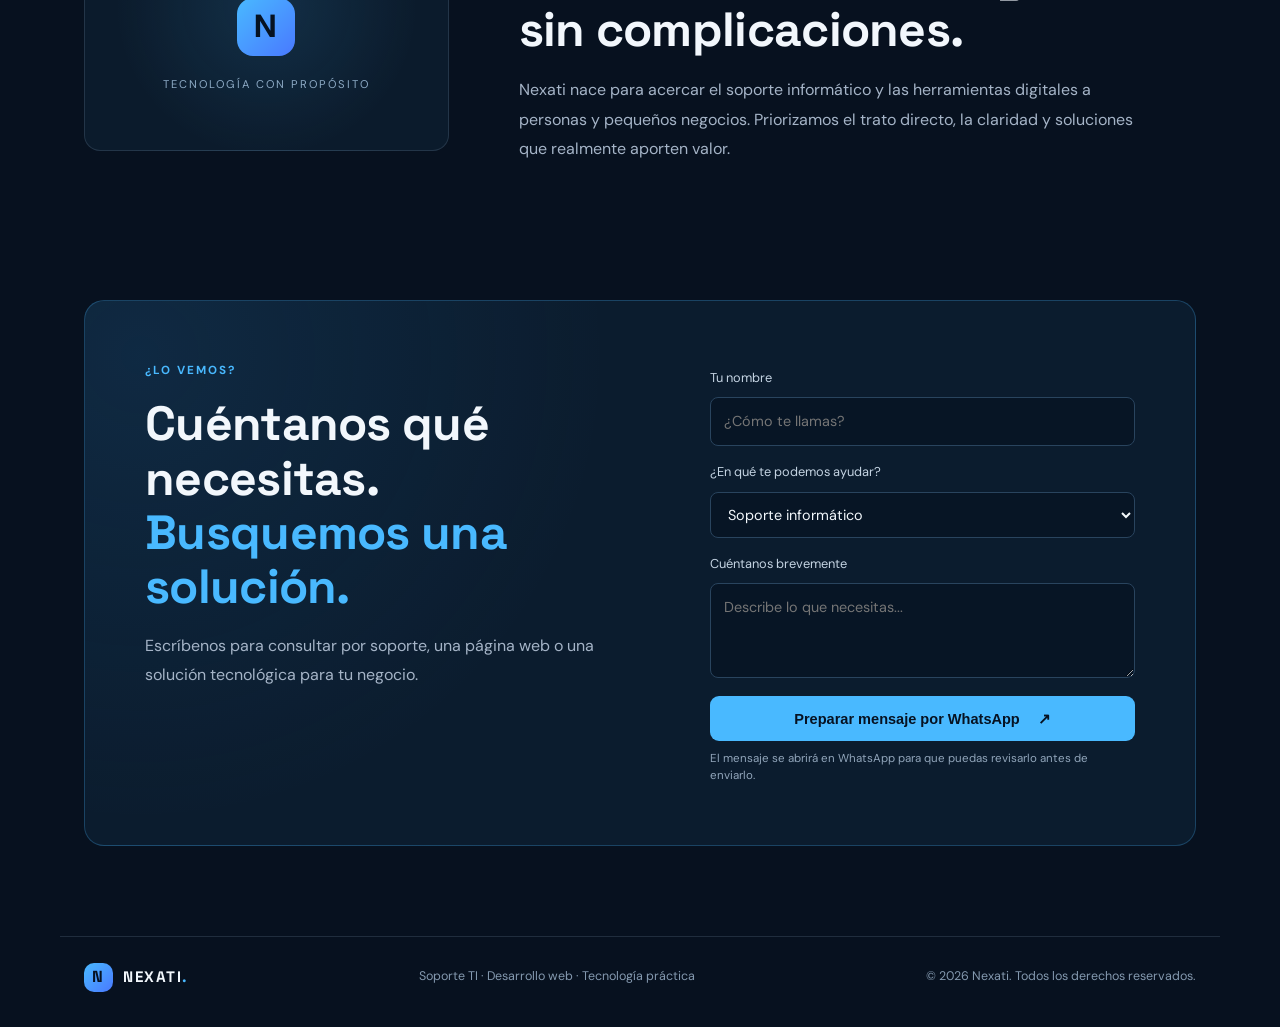
==== commit 0e64f36b: "Add files via upload" ====
--- a/index.html
+++ b/index.html
@@ -3,7 +3,7 @@
 <head>
   <meta charset="UTF-8">
   <meta name="viewport" content="width=device-width, initial-scale=1.0">
-  <meta name="description" content="Nexati: sopor te informático, desarrollo web y soluciones tecnológicas para personas y pequeños negocios.">
+  <meta name="description" content="Nexati: soporte informático, desarrollo web y soluciones tecnológicas para personas y pequeños negocios.">
   <title>Nexati | Soporte TI y Desarrollo Web</title>
   <link rel="stylesheet" href="styles.css">
 </head>
@@ -52,6 +52,18 @@
       <div><span class="strip-icon">◈</span> Soluciones a medida</div>
       <div><span class="strip-icon">⌁</span> Enfoque práctico</div>
       <div><span class="strip-icon">✓</span> Comunicación clara</div>
+    </section>
+
+    <section class="brand-showcase" aria-labelledby="brandShowcaseTitle">
+      <div class="brand-showcase-copy">
+        <p class="eyebrow">CONOCE NUESTRA IDENTIDAD</p>
+        <h2 id="brandShowcaseTitle">NexaTI Digital.<br><span>Tecnología para avanzar.</span></h2>
+        <p>Soluciones tecnológicas prácticas para personas, emprendedores y pequeños negocios.</p>
+        <a class="button button-primary" href="#servicios">Explorar servicios <span>↗</span></a>
+      </div>
+      <a class="brand-showcase-image" href="nexati-brand.jpg" target="_blank" rel="noopener" aria-label="Ver imagen de marca de Nexati Digital en tamaño completo">
+        <img src="nexati-brand.jpg" alt="Imagen de marca Nexati Digital con identidad azul y negra, soporte informático, desarrollo web y ciberseguridad básica" loading="lazy">
+      </a>
     </section>
 
     <section class="section services-section" id="servicios">
--- a/styles.css
+++ b/styles.css
@@ -3,3 +3,6 @@
 *{box-sizing:border-box}html{scroll-behavior:smooth;scroll-padding-top:90px}body{margin:0;background:var(--bg);color:var(--text);font-family:'DM Sans',sans-serif;line-height:1.6}a{color:inherit;text-decoration:none}.site-header{height:78px;display:flex;align-items:center;justify-content:space-between;max-width:var(--max);padding:0 24px;margin:auto}.brand{display:inline-flex;align-items:center;gap:10px;font-family:'Space Grotesk',sans-serif;font-weight:700;letter-spacing:1.5px;font-size:1.1rem}.brand-mark{width:34px;height:34px;display:grid;place-items:center;border-radius:10px;background:linear-gradient(135deg,var(--blue),#4979ff);color:#061222;font-size:1.25rem;font-weight:700}.brand-dot{color:var(--blue)}nav{display:flex;align-items:center;gap:30px;font-size:.91rem;color:#c3cfdd}nav a:hover{color:var(--blue)}.nav-cta{border:1px solid #356a92;padding:10px 16px;border-radius:9px;color:white}.menu-toggle{display:none;background:none;border:0;color:white;font-size:1.5rem}.hero{max-width:var(--max);margin:auto;padding:78px 24px 90px;display:grid;grid-template-columns:1.05fr .95fr;align-items:center;gap:40px;min-height:560px}.eyebrow{font-size:.73rem;letter-spacing:2px;font-weight:700;color:var(--blue);margin:0 0 18px}.status-dot{display:inline-block;width:7px;height:7px;border-radius:50%;background:var(--cyan);margin-right:8px;box-shadow:0 0 14px var(--cyan)}h1,h2,h3,p{margin-top:0}h1,h2,h3{font-family:'Space Grotesk',sans-serif;line-height:1.13;letter-spacing:-.7px}h1{font-size:clamp(2.8rem,5.5vw,4.65rem);margin-bottom:24px}h1 span,h2 span{color:var(--blue)}.hero-copy{font-size:1.08rem;color:var(--muted);max-width:570px;line-height:1.8}.hero-actions{display:flex;flex-wrap:wrap;gap:12px;margin-top:30px}.button{display:inline-flex;align-items:center;justify-content:center;gap:18px;padding:13px 18px;border-radius:9px;font-weight:700;font-size:.91rem;border:1px solid transparent;cursor:pointer;transition:transform .2s,background .2s}.button:hover{transform:translateY(-2px)}.button-primary{background:var(--blue);color:#061222}.button-primary:hover{background:#78ceff}.button-secondary{border-color:var(--line);color:var(--text);background:rgba(255,255,255,.025)}.hero-note{color:#9cacc0;font-size:.82rem;margin-top:28px;display:flex;gap:10px;align-items:center}.mini-shield{width:20px;height:20px;display:grid;place-items:center;border:1px solid #287d85;border-radius:50%;color:var(--cyan)}.hero-visual{height:370px;position:relative;display:grid;place-items:center;overflow:hidden}.orbit{position:absolute;border:1px solid rgba(73,185,255,.18);border-radius:50%;transform:rotate(-25deg)}.orbit-one{width:410px;height:280px}.orbit-two{width:330px;height:420px;transform:rotate(35deg)}.tech-card{position:relative;width:min(100%,390px);padding:23px;border:1px solid rgba(99,183,240,.32);border-radius:16px;background:linear-gradient(145deg,rgba(17,40,63,.97),rgba(8,21,36,.97));box-shadow:0 25px 80px rgba(0,0,0,.35),0 0 45px rgba(41,143,215,.1);z-index:1}.tech-card-top{display:flex;justify-content:space-between;gap:12px;padding-bottom:20px;border-bottom:1px solid var(--line);color:#8da3ba;font-size:.72rem}.window-dots{color:#58c7d8;letter-spacing:2px}.terminal-line{padding:11px 0;font-family:monospace;font-size:.85rem;color:#d7e5f2}.terminal-green{color:var(--cyan);margin-right:8px}.terminal-blue{color:var(--blue);margin-right:8px}.cursor{color:var(--blue);animation:blink 1s infinite}.progress-label{display:flex;justify-content:space-between;gap:10px;margin-top:18px;font-size:.73rem;color:#93a8bd}.progress-label b{color:var(--cyan)}.progress-track{height:6px;border-radius:9px;background:#20384f;margin-top:10px;overflow:hidden}.progress-track span{display:block;width:86%;height:100%;background:linear-gradient(90deg,var(--blue),var(--cyan));border-radius:9px}.floating-chip{position:absolute;z-index:2;padding:12px 15px;border:1px solid rgba(103,193,243,.3);border-radius:10px;background:#10253a;box-shadow:0 12px 30px #030914;color:#e5f1fa;font-size:.8rem}.floating-chip span{color:var(--blue);margin-right:7px}.chip-top{top:30px;right:0}.chip-bottom{bottom:28px;left:0}@keyframes blink{50%{opacity:0}}.trust-strip{border-block:1px solid var(--line);padding:23px 24px;display:flex;justify-content:center;gap:clamp(25px,7vw,100px);flex-wrap:wrap;color:#b3c2d3;font-size:.88rem}.strip-icon{color:var(--cyan);margin-right:9px;font-size:1.1rem}.section{max-width:var(--max);margin:auto;padding:100px 24px}.section-heading{text-align:center;max-width:700px;margin:0 auto 45px}.section-heading h2,.process-intro h2,.about-section h2,.contact-panel h2{font-size:clamp(2rem,4vw,3rem);margin-bottom:18px}.section-heading>p:last-child,.process-intro>p:last-child,.about-section>div:last-child>p:last-child{color:var(--muted)}.service-grid{display:grid;grid-template-columns:repeat(3,1fr);gap:18px}.service-card{padding:28px;border:1px solid var(--line);border-radius:15px;background:linear-gradient(150deg,rgba(15,35,55,.8),rgba(8,20,34,.6));min-height:330px;display:flex;flex-direction:column}.service-card.featured{border-color:rgba(73,185,255,.5);background:linear-gradient(150deg,rgba(21,54,79,.9),rgba(9,25,42,.8))}.service-icon{width:48px;height:48px;border-radius:12px;display:grid;place-items:center;background:rgba(73,185,255,.1);color:var(--blue);font-size:1.6rem;margin-bottom:24px}.service-number{font-size:.7rem;letter-spacing:1.7px;color:#7e9ab5;margin-bottom:12px}.service-card h3{font-size:1.35rem;margin-bottom:12px}.service-card>p:not(.service-number){font-size:.91rem;color:var(--muted);line-height:1.75}.service-link{margin-top:auto;padding-top:22px;color:var(--blue);font-size:.87rem;font-weight:700}.service-link span{margin-left:8px}.coming-soon{display:flex;align-items:center;gap:18px;margin-top:24px;padding:22px;border:1px dashed #315575;border-radius:13px;background:rgba(9,26,43,.6)}.coming-icon{font-size:1.7rem;color:var(--cyan)}.coming-soon b{font-family:'Space Grotesk',sans-serif}.coming-soon p{margin:5px 0 0;color:var(--muted);font-size:.88rem}.coming-tag{margin-left:auto;white-space:nowrap;color:var(--cyan);font-size:.67rem;letter-spacing:1.3px;font-weight:700}.process-section{background:#091827;border-block:1px solid var(--line)}.process-layout{display:grid;grid-template-columns:.85fr 1.15fr;gap:80px}.process-intro>p:last-child{max-width:360px;line-height:1.8}.process-steps{display:grid;gap:0}.process-step{display:flex;gap:24px;padding:22px 0;border-bottom:1px solid var(--line)}.process-step:first-child{padding-top:0}.process-step>span{font-family:'Space Grotesk',sans-serif;color:var(--blue);font-size:1rem}.process-step h3{font-size:1.1rem;margin-bottom:7px}.process-step p{color:var(--muted);font-size:.9rem;margin-bottom:0}.about-section{display:grid;grid-template-columns:.7fr 1.3fr;gap:70px;align-items:center}.about-badge{min-height:210px;border:1px solid var(--line);border-radius:16px;background:radial-gradient(circle at 50% 30%,rgba(73,185,255,.13),transparent 65%),#0b1b2c;display:flex;flex-direction:column;align-items:center;justify-content:center;gap:20px;color:#8daac5;font-size:.7rem;letter-spacing:2px}.about-badge .brand-mark{width:58px;height:58px;font-size:2rem;border-radius:16px}.about-section>div:last-child>p:last-child{line-height:1.85;max-width:620px}.contact-section{padding:20px 24px 90px;max-width:var(--max);margin:auto}.contact-panel{display:grid;grid-template-columns:1fr .85fr;gap:65px;padding:clamp(25px,5vw,60px);border:1px solid rgba(73,185,255,.25);border-radius:20px;background:radial-gradient(circle at 5% 10%,rgba(40,124,190,.14),transparent 40%),#0b1c2e}.contact-panel>div>p:not(.eyebrow){color:var(--muted);max-width:450px;line-height:1.8}.contact-panel form{display:flex;flex-direction:column;gap:9px}.contact-panel label{font-size:.8rem;color:#c5d4e3;margin-top:7px}.contact-panel input,.contact-panel select,.contact-panel textarea{width:100%;border:1px solid #29445e;border-radius:8px;padding:12px 13px;background:#071525;color:#f3f8fc;font:inherit;font-size:.9rem;outline:none}.contact-panel input:focus,.contact-panel select:focus,.contact-panel textarea:focus{border-color:var(--blue)}.contact-panel textarea{resize:vertical}.submit-button{margin-top:9px;width:100%}.contact-panel small{font-size:.72rem;color:#91a5ba;line-height:1.5}.site-footer{max-width:var(--max);margin:auto;padding:26px 24px 35px;border-top:1px solid var(--line);display:flex;align-items:center;justify-content:space-between;gap:20px;flex-wrap:wrap;color:#8499af;font-size:.78rem}.site-footer p{margin:0}.site-footer .brand{color:var(--text);font-size:.95rem}.site-footer .brand-mark{width:29px;height:29px;font-size:1rem}
 @media(max-width:800px){.site-header{height:70px}.menu-toggle{display:block}nav{display:none;position:absolute;z-index:10;top:70px;left:16px;right:16px;padding:20px;background:#0d2034;border:1px solid var(--line);border-radius:12px;flex-direction:column;align-items:stretch;gap:18px}nav.open{display:flex}.nav-cta{text-align:center}.hero{grid-template-columns:1fr;padding-top:55px;gap:20px}.hero-visual{height:330px}.service-grid{grid-template-columns:1fr}.service-card{min-height:unset}.service-link{padding-top:12px}.process-layout,.about-section,.contact-panel{grid-template-columns:1fr;gap:35px}.about-badge{min-height:170px}.contact-section{padding-bottom:55px}.coming-soon{align-items:flex-start}.coming-tag{white-space:normal;text-align:right}.trust-strip{gap:18px 30px}.section{padding-block:70px}}
 @media(max-width:460px){.hero{padding-inline:20px}.hero-actions{flex-direction:column;align-items:stretch}.hero-visual{height:290px}.tech-card{padding:17px}.chip-top{right:0;top:10px}.chip-bottom{left:0;bottom:10px}.floating-chip{font-size:.72rem;padding:9px 11px}.section{padding-inline:20px}.coming-soon{flex-wrap:wrap}.coming-tag{margin-left:36px}.contact-section{padding-inline:14px}.contact-panel{padding:24px 19px}.site-footer{align-items:flex-start;flex-direction:column;gap:12px}}
+
+/* Presentación visual de marca NexaTI Digital */
+.brand-showcase{max-width:var(--max);margin:0 auto;padding:76px 24px;display:grid;grid-template-columns:.8fr 1.2fr;align-items:center;gap:48px}.brand-showcase-copy h2{font-family:'Space Grotesk',sans-serif;font-size:clamp(2rem,4vw,3rem);line-height:1.13;letter-spacing:-.7px;margin:0 0 18px}.brand-showcase-copy h2 span{color:var(--blue)}.brand-showcase-copy>p:not(.eyebrow){color:var(--muted);line-height:1.8;margin-bottom:26px;max-width:420px}.brand-showcase-image{display:block;border:1px solid rgba(73,185,255,.28);border-radius:18px;overflow:hidden;background:#061222;box-shadow:0 24px 65px rgba(0,0,0,.35);transition:transform .25s,border-color .25s}.brand-showcase-image:hover{transform:translateY(-4px);border-color:var(--blue)}.brand-showcase-image img{display:block;width:100%;height:auto}.brand-showcase .button{width:max-content}@media(max-width:800px){.brand-showcase{grid-template-columns:1fr;gap:28px;padding-block:58px}.brand-showcase-copy{max-width:600px}}@media(max-width:460px){.brand-showcase{padding:48px 20px}.brand-showcase-image{border-radius:12px}}
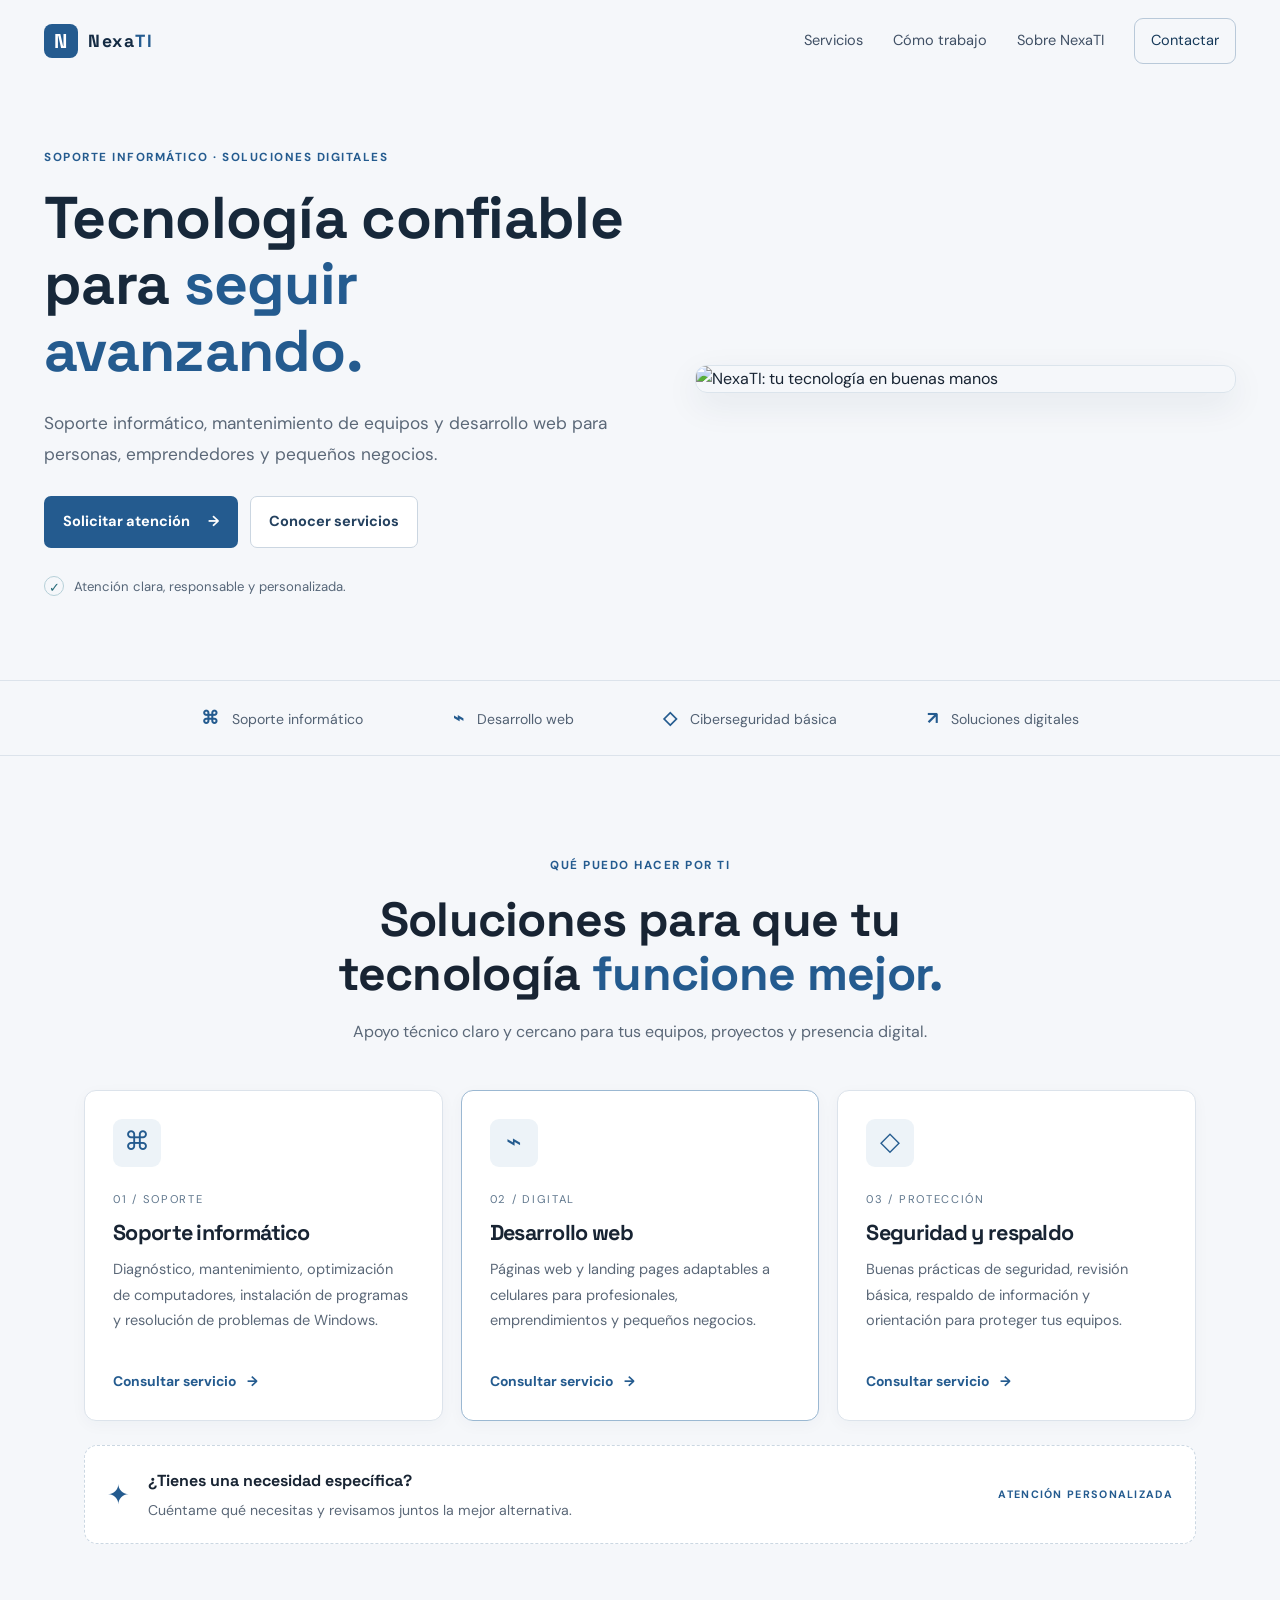
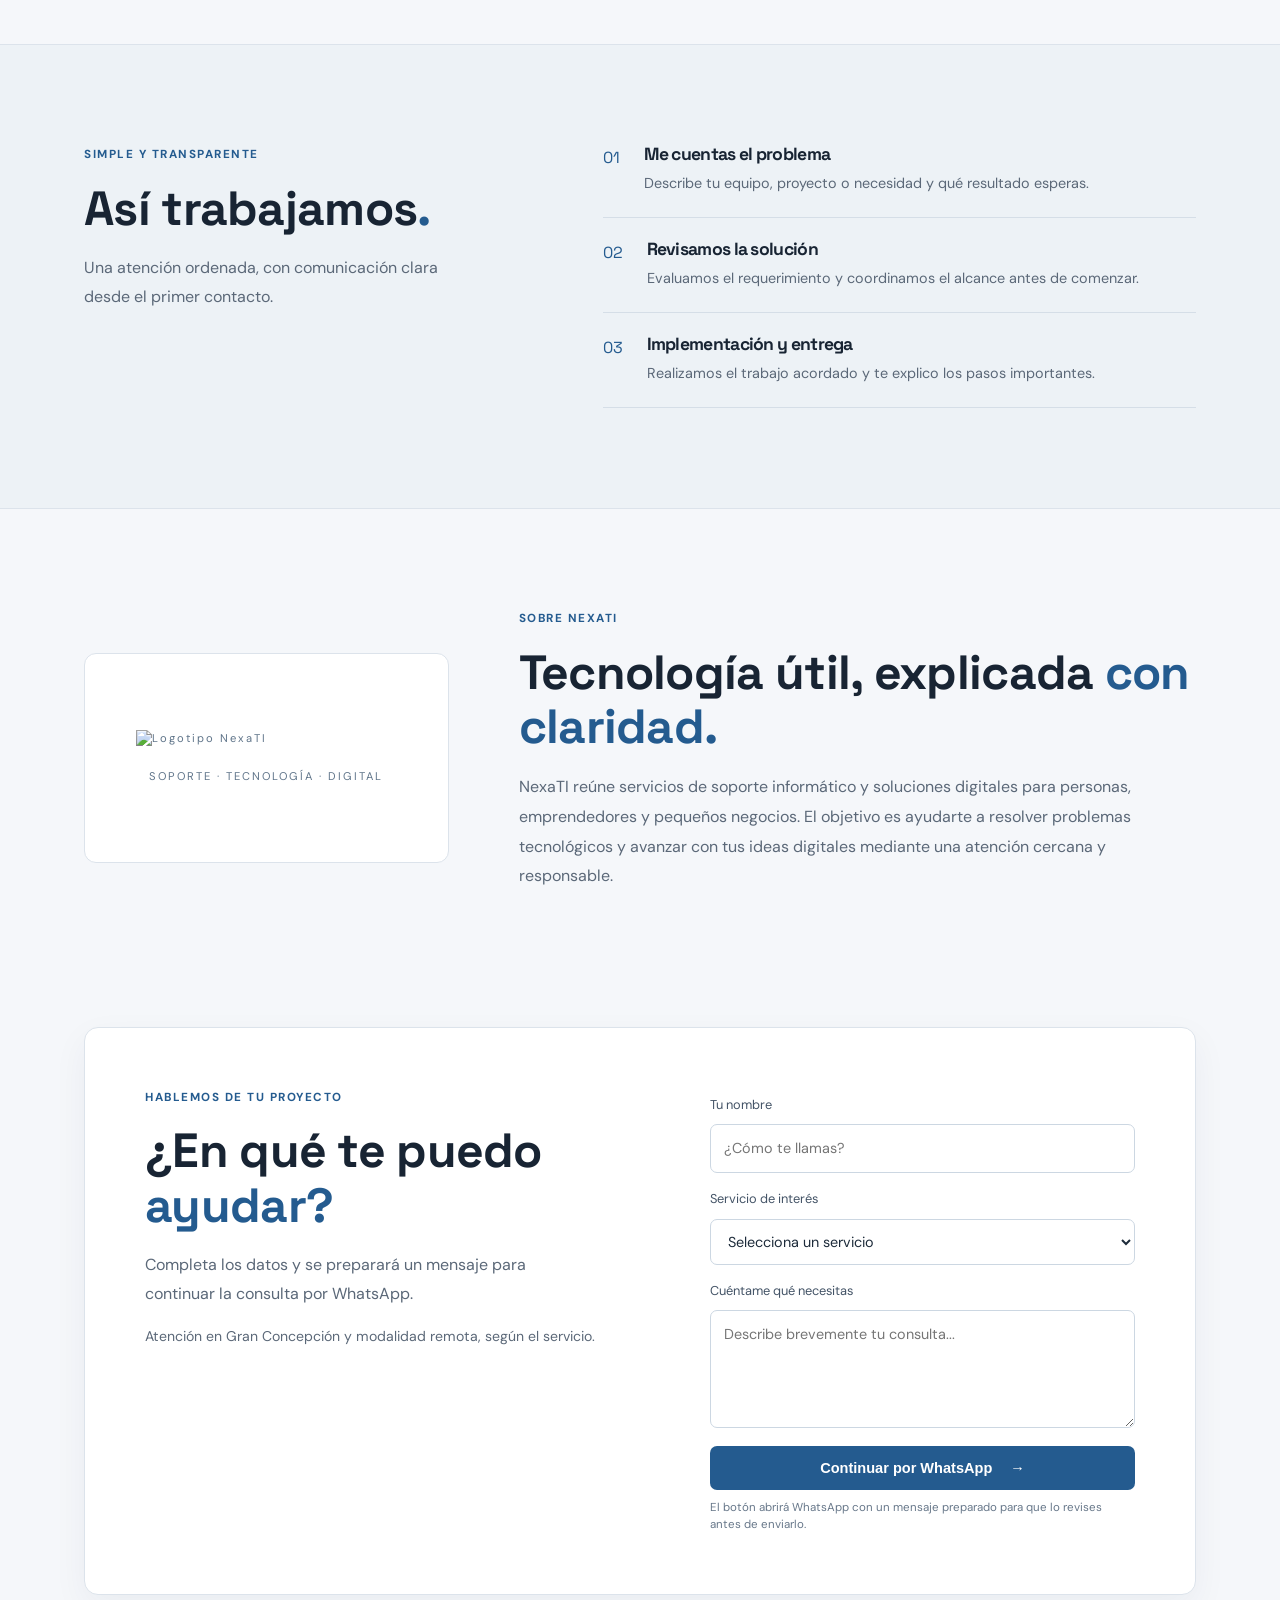
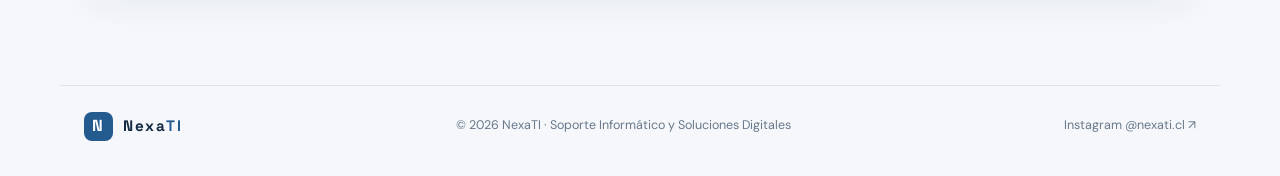
==== commit 91f9ebff: "Add files via upload" ====
--- a/index.html
+++ b/index.html
@@ -1,136 +1,148 @@
-<!DOCTYPE html>
+<!doctype html>
 <html lang="es">
 <head>
-  <meta charset="UTF-8">
-  <meta name="viewport" content="width=device-width, initial-scale=1.0">
-  <meta name="description" content="Nexati: soporte informático, desarrollo web y soluciones tecnológicas para personas y pequeños negocios.">
-  <title>Nexati | Soporte TI y Desarrollo Web</title>
+  <meta charset="utf-8">
+  <meta name="viewport" content="width=device-width, initial-scale=1">
+  <meta name="description" content="NexaTI: soporte informático, mantenimiento de equipos y desarrollo web para personas, emprendedores y pequeños negocios en Chile.">
+  <meta name="theme-color" content="#07111f">
+  <title>NexaTI | Soporte Informático y Soluciones Digitales</title>
+  <link rel="icon" href="img/Logotipo tecnológico Nexa TI.png" type="image/png">
   <link rel="stylesheet" href="styles.css">
 </head>
 <body>
   <header class="site-header">
-    <a class="brand" href="#inicio" aria-label="Nexati, inicio">
-      <span class="brand-mark">N</span><span>NEXATI<span class="brand-dot">.</span></span>
+    <a class="brand" href="#inicio" aria-label="NexaTI, inicio">
+      <span class="brand-mark">N</span><span>Nexa<span class="brand-dot">TI</span></span>
     </a>
-    <button class="menu-toggle" id="menuToggle" aria-label="Abrir menú" aria-expanded="false">☰</button>
-    <nav id="mainNav">
+    <button class="menu-toggle" id="menuToggle" aria-expanded="false" aria-controls="mainNav" aria-label="Abrir menú">☰</button>
+    <nav id="mainNav" aria-label="Navegación principal">
       <a href="#servicios">Servicios</a>
-      <a href="#proceso">Cómo trabajamos</a>
-      <a href="#nosotros">Nosotros</a>
-      <a class="nav-cta" href="#contacto">Solicitar atención</a>
+      <a href="#proceso">Cómo trabajo</a>
+      <a href="#sobre-mi">Sobre NexaTI</a>
+      <a href="#contacto" class="nav-cta">Contactar</a>
     </nav>
   </header>
 
   <main>
-    <section class="hero" id="inicio">
-      <div class="hero-content">
-        <p class="eyebrow"><span class="status-dot"></span> SOLUCIONES TECNOLÓGICAS</p>
-        <h1>Tu tecnología,<br><span>funcionando mejor.</span></h1>
-        <p class="hero-copy">Soporte informático y desarrollo web para personas, emprendedores y pequeños negocios. Tecnología clara, útil y cercana.</p>
+    <section class="hero-corporate" id="inicio">
+      <div class="hero-corporate-copy">
+        <p class="eyebrow">SOPORTE INFORMÁTICO · SOLUCIONES DIGITALES</p>
+        <h1>Tecnología confiable para <span>seguir avanzando.</span></h1>
+        <p class="hero-copy">Soporte informático, mantenimiento de equipos y desarrollo web para personas, emprendedores y pequeños negocios.</p>
         <div class="hero-actions">
-          <a class="button button-primary" href="#contacto">Hablemos de tu proyecto <span>↗</span></a>
+          <a class="button button-primary" href="#contacto">Solicitar atención <span aria-hidden="true">→</span></a>
           <a class="button button-secondary" href="#servicios">Conocer servicios</a>
         </div>
-        <div class="hero-note"><span class="mini-shield">✓</span> Atención personalizada · Soluciones prácticas</div>
+        <p class="hero-note"><span class="mini-shield">✓</span> Atención clara, responsable y personalizada.</p>
       </div>
-      <div class="hero-visual" aria-label="Panel gráfico tecnológico decorativo">
-        <div class="orbit orbit-one"></div><div class="orbit orbit-two"></div>
-        <div class="tech-card">
-          <div class="tech-card-top"><span class="window-dots">● ● ●</span><span>nexati / system</span></div>
-          <div class="terminal-line"><span class="terminal-green">✓</span> Diagnóstico completado</div>
-          <div class="terminal-line"><span class="terminal-green">✓</span> Sistema optimizado</div>
-          <div class="terminal-line"><span class="terminal-blue">›</span> Solución lista<span class="cursor">_</span></div>
-          <div class="progress-label"><span>Rendimiento del sistema</span><b>Optimizado</b></div>
-          <div class="progress-track"><span></span></div>
-        </div>
-        <div class="floating-chip chip-top"><span>⌘</span> Soporte TI</div>
-        <div class="floating-chip chip-bottom"><span>⌁</span> Desarrollo web</div>
+      <div class="hero-corporate-visual">
+        <img src="img/Tecnología en Buenas Manos.png" alt="NexaTI: tu tecnología en buenas manos" fetchpriority="high">
       </div>
     </section>
-
-    <section class="trust-strip" aria-label="Características">
-      <div><span class="strip-icon">◈</span> Soluciones a medida</div>
-      <div><span class="strip-icon">⌁</span> Enfoque práctico</div>
-      <div><span class="strip-icon">✓</span> Comunicación clara</div>
+    <section class="trust-strip" aria-label="Áreas de servicio">
+      <span><b class="strip-icon">⌘</b> Soporte informático</span>
+      <span><b class="strip-icon">⌁</b> Desarrollo web</span>
+      <span><b class="strip-icon">◇</b> Ciberseguridad básica</span>
+      <span><b class="strip-icon">↗</b> Soluciones digitales</span>
     </section>
 
-    <section class="brand-showcase" aria-labelledby="brandShowcaseTitle">
-      <div class="brand-showcase-copy">
-        <p class="eyebrow">CONOCE NUESTRA IDENTIDAD</p>
-        <h2 id="brandShowcaseTitle">NexaTI Digital.<br><span>Tecnología para avanzar.</span></h2>
-        <p>Soluciones tecnológicas prácticas para personas, emprendedores y pequeños negocios.</p>
-        <a class="button button-primary" href="#servicios">Explorar servicios <span>↗</span></a>
-      </div>
-      <a class="brand-showcase-image" href="nexati-brand.jpg" target="_blank" rel="noopener" aria-label="Ver imagen de marca de Nexati Digital en tamaño completo">
-        <img src="nexati-brand.jpg" alt="Imagen de marca Nexati Digital con identidad azul y negra, soporte informático, desarrollo web y ciberseguridad básica" loading="lazy">
-      </a>
-    </section>
-
-    <section class="section services-section" id="servicios">
+    <section class="section" id="servicios">
       <div class="section-heading">
-        <p class="eyebrow">QUÉ PODEMOS HACER</p>
-        <h2>Servicios para que la tecnología<br><span>trabaje a tu favor.</span></h2>
-        <p>Comenzamos por resolver tus necesidades actuales y crecemos contigo.</p>
+        <p class="eyebrow">QUÉ PUEDO HACER POR TI</p>
+        <h2>Soluciones para que tu tecnología <span>funcione mejor.</span></h2>
+        <p>Apoyo técnico claro y cercano para tus equipos, proyectos y presencia digital.</p>
       </div>
       <div class="service-grid">
         <article class="service-card">
-          <div class="service-icon">⌘</div><p class="service-number">01 / SOPORTE</p>
+          <div class="service-icon" aria-hidden="true">⌘</div>
+          <p class="service-number">01 / SOPORTE</p>
           <h3>Soporte informático</h3>
-          <p>Mantención y optimización de computadores, instalación de software y ayuda con problemas técnicos.</p>
-          <a href="#contacto" class="service-link" data-service="Soporte informático">Consultar servicio <span>↗</span></a>
+          <p>Diagnóstico, mantenimiento, optimización de computadores, instalación de programas y resolución de problemas de Windows.</p>
+          <a class="service-link" href="#contacto" data-service="Soporte informático">Consultar servicio <span>→</span></a>
         </article>
         <article class="service-card featured">
-          <div class="service-icon">⌁</div><p class="service-number">02 / DESARROLLO</p>
-          <h3>Páginas web</h3>
-          <p>Presencia digital para emprendedores y pymes: sitios modernos, adaptables a celulares y fáciles de navegar.</p>
-          <a href="#contacto" class="service-link" data-service="Desarrollo de páginas web">Consultar servicio <span>↗</span></a>
+          <div class="service-icon" aria-hidden="true">⌁</div>
+          <p class="service-number">02 / DIGITAL</p>
+          <h3>Desarrollo web</h3>
+          <p>Páginas web y landing pages adaptables a celulares para profesionales, emprendimientos y pequeños negocios.</p>
+          <a class="service-link" href="#contacto" data-service="Desarrollo web">Consultar servicio <span>→</span></a>
         </article>
         <article class="service-card">
-          <div class="service-icon">◇</div><p class="service-number">03 / SEGURIDAD</p>
-          <h3>Ciberseguridad básica</h3>
-          <p>Orientación en actualizaciones, respaldos, configuración segura y buenas prácticas de protección digital.</p>
-          <a href="#contacto" class="service-link" data-service="Ciberseguridad básica">Consultar servicio <span>↗</span></a>
+          <div class="service-icon" aria-hidden="true">◇</div>
+          <p class="service-number">03 / PROTECCIÓN</p>
+          <h3>Seguridad y respaldo</h3>
+          <p>Buenas prácticas de seguridad, revisión básica, respaldo de información y orientación para proteger tus equipos.</p>
+          <a class="service-link" href="#contacto" data-service="Seguridad y respaldo">Consultar servicio <span>→</span></a>
         </article>
       </div>
-      <div class="coming-soon"><span class="coming-icon">✳</span><div><b>En desarrollo: Nexati Control TI</b><p>Una herramienta propia para organizar clientes, solicitudes y órdenes de trabajo. Pronto compartiremos avances.</p></div><span class="coming-tag">PRÓXIMAMENTE</span></div>
+      <div class="coming-soon">
+        <span class="coming-icon" aria-hidden="true">✦</span>
+        <div><b>¿Tienes una necesidad específica?</b><p>Cuéntame qué necesitas y revisamos juntos la mejor alternativa.</p></div>
+        <span class="coming-tag">ATENCIÓN PERSONALIZADA</span>
+      </div>
     </section>
 
     <section class="process-section" id="proceso">
       <div class="section process-layout">
-        <div class="process-intro"><p class="eyebrow">SIMPLE Y TRANSPARENTE</p><h2>De la consulta<br>a la <span>solución.</span></h2><p>Queremos que sepas qué haremos, por qué y cuál será el siguiente paso.</p></div>
+        <div class="process-intro">
+          <p class="eyebrow">SIMPLE Y TRANSPARENTE</p>
+          <h2>Así trabajamos<span>.</span></h2>
+          <p>Una atención ordenada, con comunicación clara desde el primer contacto.</p>
+        </div>
         <div class="process-steps">
-          <div class="process-step"><span>01</span><div><h3>Cuéntanos qué necesitas</h3><p>Nos explicas el problema o la idea que quieres desarrollar.</p></div></div>
-          <div class="process-step"><span>02</span><div><h3>Evaluamos y cotizamos</h3><p>Definimos el alcance, los tiempos estimados y el valor antes de comenzar.</p></div></div>
-          <div class="process-step"><span>03</span><div><h3>Trabajamos contigo</h3><p>Ejecutamos el servicio y te mantenemos al tanto del avance.</p></div></div>
+          <article class="process-step"><span>01</span><div><h3>Me cuentas el problema</h3><p>Describe tu equipo, proyecto o necesidad y qué resultado esperas.</p></div></article>
+          <article class="process-step"><span>02</span><div><h3>Revisamos la solución</h3><p>Evaluamos el requerimiento y coordinamos el alcance antes de comenzar.</p></div></article>
+          <article class="process-step"><span>03</span><div><h3>Implementación y entrega</h3><p>Realizamos el trabajo acordado y te explico los pasos importantes.</p></div></article>
         </div>
       </div>
     </section>
 
-    <section class="section about-section" id="nosotros">
-      <div class="about-badge"><span class="brand-mark">N</span><span>TECNOLOGÍA CON PROPÓSITO</span></div>
-      <div><p class="eyebrow">SOBRE NEXATI</p><h2>Una solución tecnológica<br>sin complicaciones.</h2><p>Nexati nace para acercar el soporte informático y las herramientas digitales a personas y pequeños negocios. Priorizamos el trato directo, la claridad y soluciones que realmente aporten valor.</p></div>
+    <section class="section about-section" id="sobre-mi">
+      <div class="about-badge">
+        <img src="img/Logotipo tecnológico Nexa TI.png" alt="Logotipo NexaTI" loading="lazy">
+        <span>SOPORTE · TECNOLOGÍA · DIGITAL</span>
+      </div>
+      <div>
+        <p class="eyebrow">SOBRE NEXATI</p>
+        <h2>Tecnología útil, explicada <span>con claridad.</span></h2>
+        <p>NexaTI reúne servicios de soporte informático y soluciones digitales para personas, emprendedores y pequeños negocios. El objetivo es ayudarte a resolver problemas tecnológicos y avanzar con tus ideas digitales mediante una atención cercana y responsable.</p>
+      </div>
     </section>
 
     <section class="contact-section" id="contacto">
       <div class="contact-panel">
-        <div><p class="eyebrow">¿LO VEMOS?</p><h2>Cuéntanos qué necesitas.<br><span>Busquemos una solución.</span></h2><p>Escríbenos para consultar por soporte, una página web o una solución tecnológica para tu negocio.</p></div>
+        <div>
+          <p class="eyebrow">HABLEMOS DE TU PROYECTO</p>
+          <h2>¿En qué te puedo <span>ayudar?</span></h2>
+          <p>Completa los datos y se preparará un mensaje para continuar la consulta por WhatsApp.</p>
+          <p class="contact-note">Atención en Gran Concepción y modalidad remota, según el servicio.</p>
+        </div>
         <form id="contactForm">
-          <label for="name">Tu nombre</label><input id="name" name="name" required placeholder="¿Cómo te llamas?">
-          <label for="service">¿En qué te podemos ayudar?</label>
-          <select id="service" name="service"><option>Soporte informático</option><option>Desarrollo de páginas web</option><option>Ciberseguridad básica</option><option>Nexati Control TI</option><option>Otra consulta</option></select>
-          <label for="message">Cuéntanos brevemente</label><textarea id="message" name="message" rows="3" required placeholder="Describe lo que necesitas..."></textarea>
-          <button class="button button-primary submit-button" type="submit">Preparar mensaje por WhatsApp <span>↗</span></button>
-          <small>El mensaje se abrirá en WhatsApp para que puedas revisarlo antes de enviarlo.</small>
+          <label for="name">Tu nombre</label>
+          <input id="name" name="name" type="text" placeholder="¿Cómo te llamas?" required>
+          <label for="service">Servicio de interés</label>
+          <select id="service" name="service" required>
+            <option value="">Selecciona un servicio</option>
+            <option>Soporte informático</option>
+            <option>Desarrollo web</option>
+            <option>Seguridad y respaldo</option>
+            <option>Otra consulta</option>
+          </select>
+          <label for="message">Cuéntame qué necesitas</label>
+          <textarea id="message" name="message" rows="4" placeholder="Describe brevemente tu consulta..." required></textarea>
+          <button class="button button-primary submit-button" type="submit">Continuar por WhatsApp <span aria-hidden="true">→</span></button>
+          <small>El botón abrirá WhatsApp con un mensaje preparado para que lo revises antes de enviarlo.</small>
         </form>
       </div>
     </section>
   </main>
 
   <footer class="site-footer">
-    <a class="brand" href="#inicio"><span class="brand-mark">N</span><span>NEXATI<span class="brand-dot">.</span></span></a>
-    <p>Soporte TI · Desarrollo web · Tecnología práctica</p>
-    <span>© <span id="year"></span> Nexati. Todos los derechos reservados.</span>
+    <a class="brand" href="#inicio"><span class="brand-mark">N</span><span>Nexa<span class="brand-dot">TI</span></span></a>
+    <p>© <span id="year"></span> NexaTI · Soporte Informático y Soluciones Digitales</p>
+    <a href="https://www.instagram.com/nexati.cl/" target="_blank" rel="noopener noreferrer">Instagram @nexati.cl ↗</a>
   </footer>
+
   <script src="app.js"></script>
 </body>
 </html>
--- a/styles.css
+++ b/styles.css
@@ -4,5 +4,129 @@
 @media(max-width:800px){.site-header{height:70px}.menu-toggle{display:block}nav{display:none;position:absolute;z-index:10;top:70px;left:16px;right:16px;padding:20px;background:#0d2034;border:1px solid var(--line);border-radius:12px;flex-direction:column;align-items:stretch;gap:18px}nav.open{display:flex}.nav-cta{text-align:center}.hero{grid-template-columns:1fr;padding-top:55px;gap:20px}.hero-visual{height:330px}.service-grid{grid-template-columns:1fr}.service-card{min-height:unset}.service-link{padding-top:12px}.process-layout,.about-section,.contact-panel{grid-template-columns:1fr;gap:35px}.about-badge{min-height:170px}.contact-section{padding-bottom:55px}.coming-soon{align-items:flex-start}.coming-tag{white-space:normal;text-align:right}.trust-strip{gap:18px 30px}.section{padding-block:70px}}
 @media(max-width:460px){.hero{padding-inline:20px}.hero-actions{flex-direction:column;align-items:stretch}.hero-visual{height:290px}.tech-card{padding:17px}.chip-top{right:0;top:10px}.chip-bottom{left:0;bottom:10px}.floating-chip{font-size:.72rem;padding:9px 11px}.section{padding-inline:20px}.coming-soon{flex-wrap:wrap}.coming-tag{margin-left:36px}.contact-section{padding-inline:14px}.contact-panel{padding:24px 19px}.site-footer{align-items:flex-start;flex-direction:column;gap:12px}}
 
-/* Presentación visual de marca NexaTI Digital */
-.brand-showcase{max-width:var(--max);margin:0 auto;padding:76px 24px;display:grid;grid-template-columns:.8fr 1.2fr;align-items:center;gap:48px}.brand-showcase-copy h2{font-family:'Space Grotesk',sans-serif;font-size:clamp(2rem,4vw,3rem);line-height:1.13;letter-spacing:-.7px;margin:0 0 18px}.brand-showcase-copy h2 span{color:var(--blue)}.brand-showcase-copy>p:not(.eyebrow){color:var(--muted);line-height:1.8;margin-bottom:26px;max-width:420px}.brand-showcase-image{display:block;border:1px solid rgba(73,185,255,.28);border-radius:18px;overflow:hidden;background:#061222;box-shadow:0 24px 65px rgba(0,0,0,.35);transition:transform .25s,border-color .25s}.brand-showcase-image:hover{transform:translateY(-4px);border-color:var(--blue)}.brand-showcase-image img{display:block;width:100%;height:auto}.brand-showcase .button{width:max-content}@media(max-width:800px){.brand-showcase{grid-template-columns:1fr;gap:28px;padding-block:58px}.brand-showcase-copy{max-width:600px}}@media(max-width:460px){.brand-showcase{padding:48px 20px}.brand-showcase-image{border-radius:12px}}
+
+/* Banner principal NexaTI */
+.hero-banner {
+  width: 100%;
+  max-width: 1440px;
+  margin: 18px auto 0;
+  padding: 0 24px;
+}
+.hero-banner-image {
+  display: block;
+  width: 100%;
+  height: auto;
+  max-height: 540px;
+  object-fit: cover;
+  object-position: center;
+  border: 1px solid rgba(73,185,255,.22);
+  border-radius: 18px;
+  box-shadow: 0 24px 75px rgba(0,0,0,.28), 0 0 38px rgba(41,143,215,.08);
+}
+.banner-actions {
+  display: flex;
+  justify-content: center;
+  gap: 12px;
+  flex-wrap: wrap;
+  padding: 24px 20px 34px;
+}
+.about-badge img {
+  display: block;
+  width: min(100%, 260px);
+  max-height: 130px;
+  object-fit: contain;
+}
+.contact-note { color: var(--cyan); font-size: .88rem; }
+@media (max-width: 600px) {
+  .hero-banner { padding: 0 12px; margin-top: 8px; }
+  .hero-banner-image { border-radius: 10px; }
+  .banner-actions { padding: 16px 18px 26px; }
+  .banner-actions .button { width: 100%; }
+}
+
+
+/* Estilo corporativo claro: limpio, sobrio y accesible */
+:root {
+  --bg: #f5f7fa;
+  --panel: #ffffff;
+  --panel2: #eef2f6;
+  --text: #182433;
+  --muted: #5b6878;
+  --blue: #245b8f;
+  --cyan: #3a819e;
+  --line: #dce3eb;
+  --max: 1160px;
+}
+body { background: var(--bg); color: var(--text); }
+a { color: inherit; }
+.site-header { max-width: 1240px; height: 82px; }
+.brand { color: #142b43; }
+.brand-mark { background: #245b8f; color: #fff; border-radius: 8px; }
+.brand-dot, h1 span, h2 span { color: var(--blue); }
+nav { color: #405065; }
+nav a:hover { color: var(--blue); }
+.nav-cta { border-color: #b9c9d9; color: #173a5a; }
+.nav-cta:hover { background: #eaf1f7; }
+.hero-corporate {
+  max-width: 1240px; margin: 0 auto; padding: 66px 24px 70px;
+  display: grid; grid-template-columns: 1.05fr .95fr; align-items: center; gap: 52px;
+}
+.hero-corporate-copy { max-width: 610px; }
+.eyebrow { color: var(--blue); letter-spacing: 1.5px; }
+.hero-corporate h1 { font-size: clamp(2.6rem, 4.6vw, 4.1rem); color: #17283a; }
+.hero-copy { color: var(--muted); line-height: 1.8; }
+.hero-actions { margin-top: 26px; }
+.button { border-radius: 7px; box-shadow: none; }
+.button-primary { background: var(--blue); color: white; }
+.button-primary:hover { background: #19466f; }
+.button-secondary { border-color: #cbd6e1; background: white; color: #24415f; }
+.button-secondary:hover { background: #edf3f8; }
+.hero-note { color: #566678; }
+.mini-shield { border-color: #b6d0d8; color: #276b79; }
+.hero-corporate-visual { min-width: 0; }
+.hero-corporate-visual img {
+  display: block; width: 100%; height: auto; max-height: 420px; object-fit: contain;
+  border: 1px solid #dbe4ec; border-radius: 12px; box-shadow: 0 12px 35px rgba(25, 49, 73, .08);
+}
+.trust-strip { color: #526173; border-color: var(--line); }
+.strip-icon { color: var(--blue); }
+.section-heading>p:last-child, .process-intro>p:last-child, .about-section>div:last-child>p:last-child { color: var(--muted); }
+.service-card, .service-card.featured {
+  background: #fff; border: 1px solid var(--line); border-radius: 12px; box-shadow: 0 4px 16px rgba(26, 48, 72, .035);
+}
+.service-card.featured { border-color: #9bb8d2; }
+.service-icon { background: #edf3f8; color: var(--blue); border-radius: 9px; }
+.service-number { color: #60778d; }
+.service-card>p:not(.service-number) { color: var(--muted); }
+.service-link { color: var(--blue); }
+.coming-soon { background: #fff; border-color: #cbd7e2; }
+.coming-icon, .coming-tag { color: var(--blue); }
+.process-section { background: #edf2f6; border-color: var(--line); }
+.process-step { border-color: #d5dee7; }
+.process-step>span { color: var(--blue); }
+.process-step p { color: var(--muted); }
+.about-badge { background: #fff; border-color: var(--line); color: #60758a; border-radius: 12px; }
+.contact-panel { background: #fff; border-color: var(--line); box-shadow: 0 12px 35px rgba(26, 48, 72, .05); border-radius: 14px; }
+.contact-panel>div>p:not(.eyebrow) { color: var(--muted); }
+.contact-panel label { color: #435366; }
+.contact-panel input, .contact-panel select, .contact-panel textarea {
+  background: #fff; color: #1d2b3a; border-color: #ccd7e2; border-radius: 7px;
+}
+.contact-panel input:focus, .contact-panel select:focus, .contact-panel textarea:focus {
+  border-color: var(--blue); box-shadow: 0 0 0 3px rgba(36, 91, 143, .1);
+}
+.contact-panel small { color: #68788a; }
+.contact-note { color: var(--blue); }
+.site-footer { color: #68788a; border-color: var(--line); }
+.site-footer .brand { color: #142b43; }
+@media (max-width: 800px) {
+  .hero-corporate { grid-template-columns: 1fr; padding-top: 42px; gap: 28px; }
+  .hero-corporate-visual { order: -1; }
+  .hero-corporate-visual img { max-height: 320px; }
+  nav { background: #fff; border-color: var(--line); box-shadow: 0 12px 25px rgba(26,48,72,.12); }
+}
+@media (max-width: 460px) {
+  .hero-corporate { padding-inline: 20px; }
+  .hero-actions { flex-direction: column; align-items: stretch; }
+  .hero-actions .button { width: 100%; }
+}
